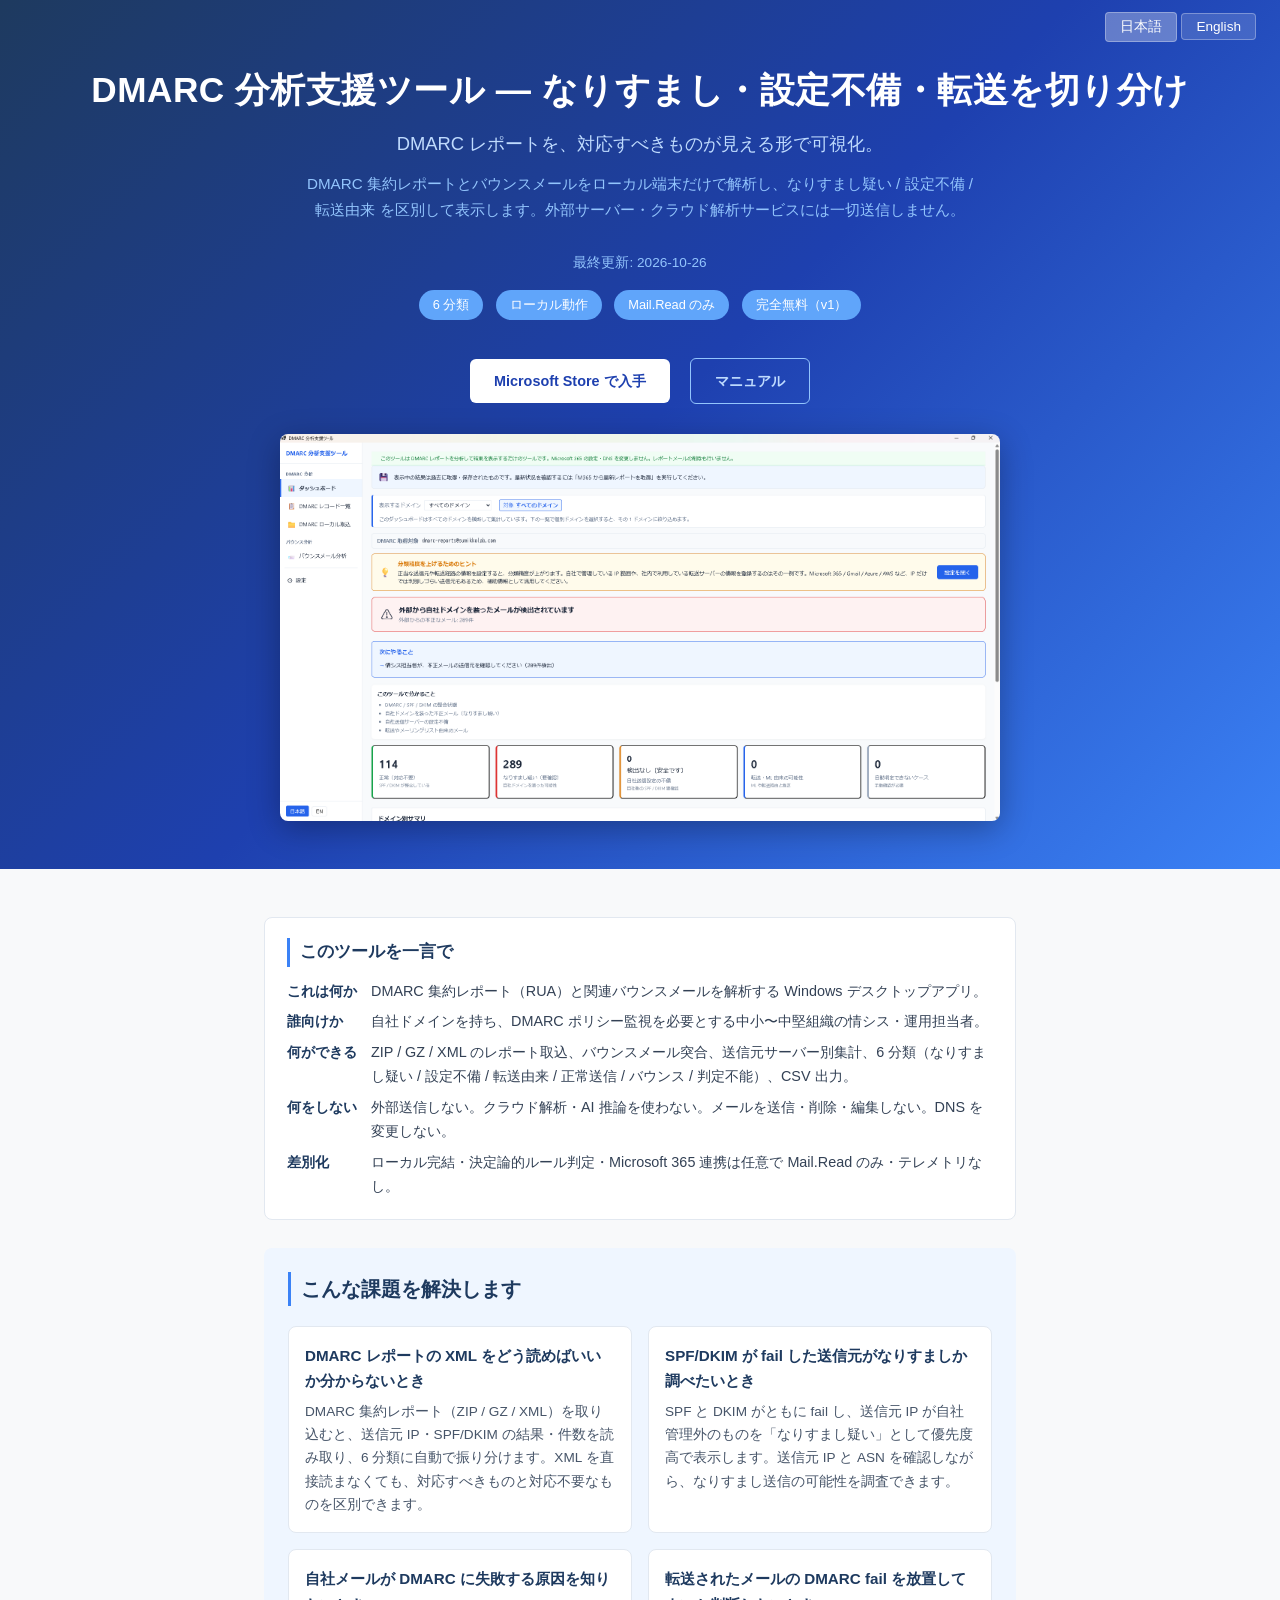
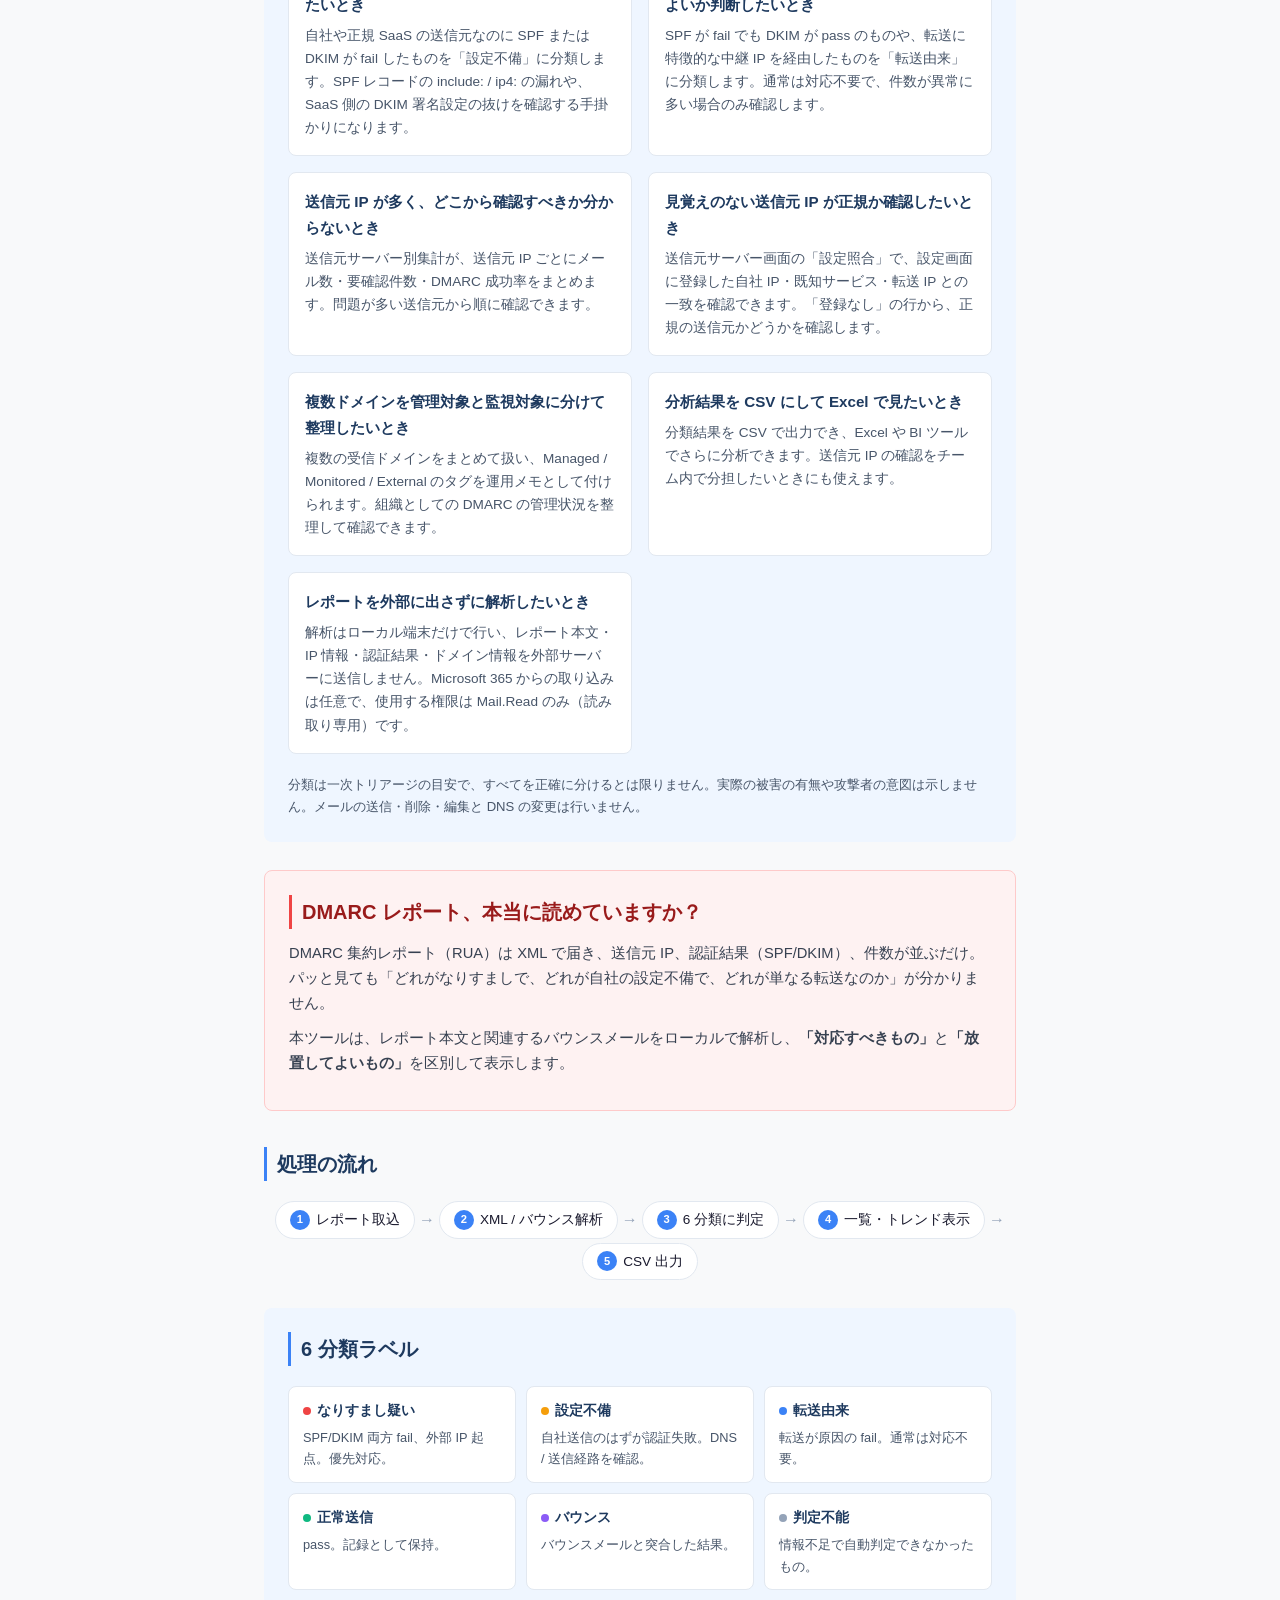
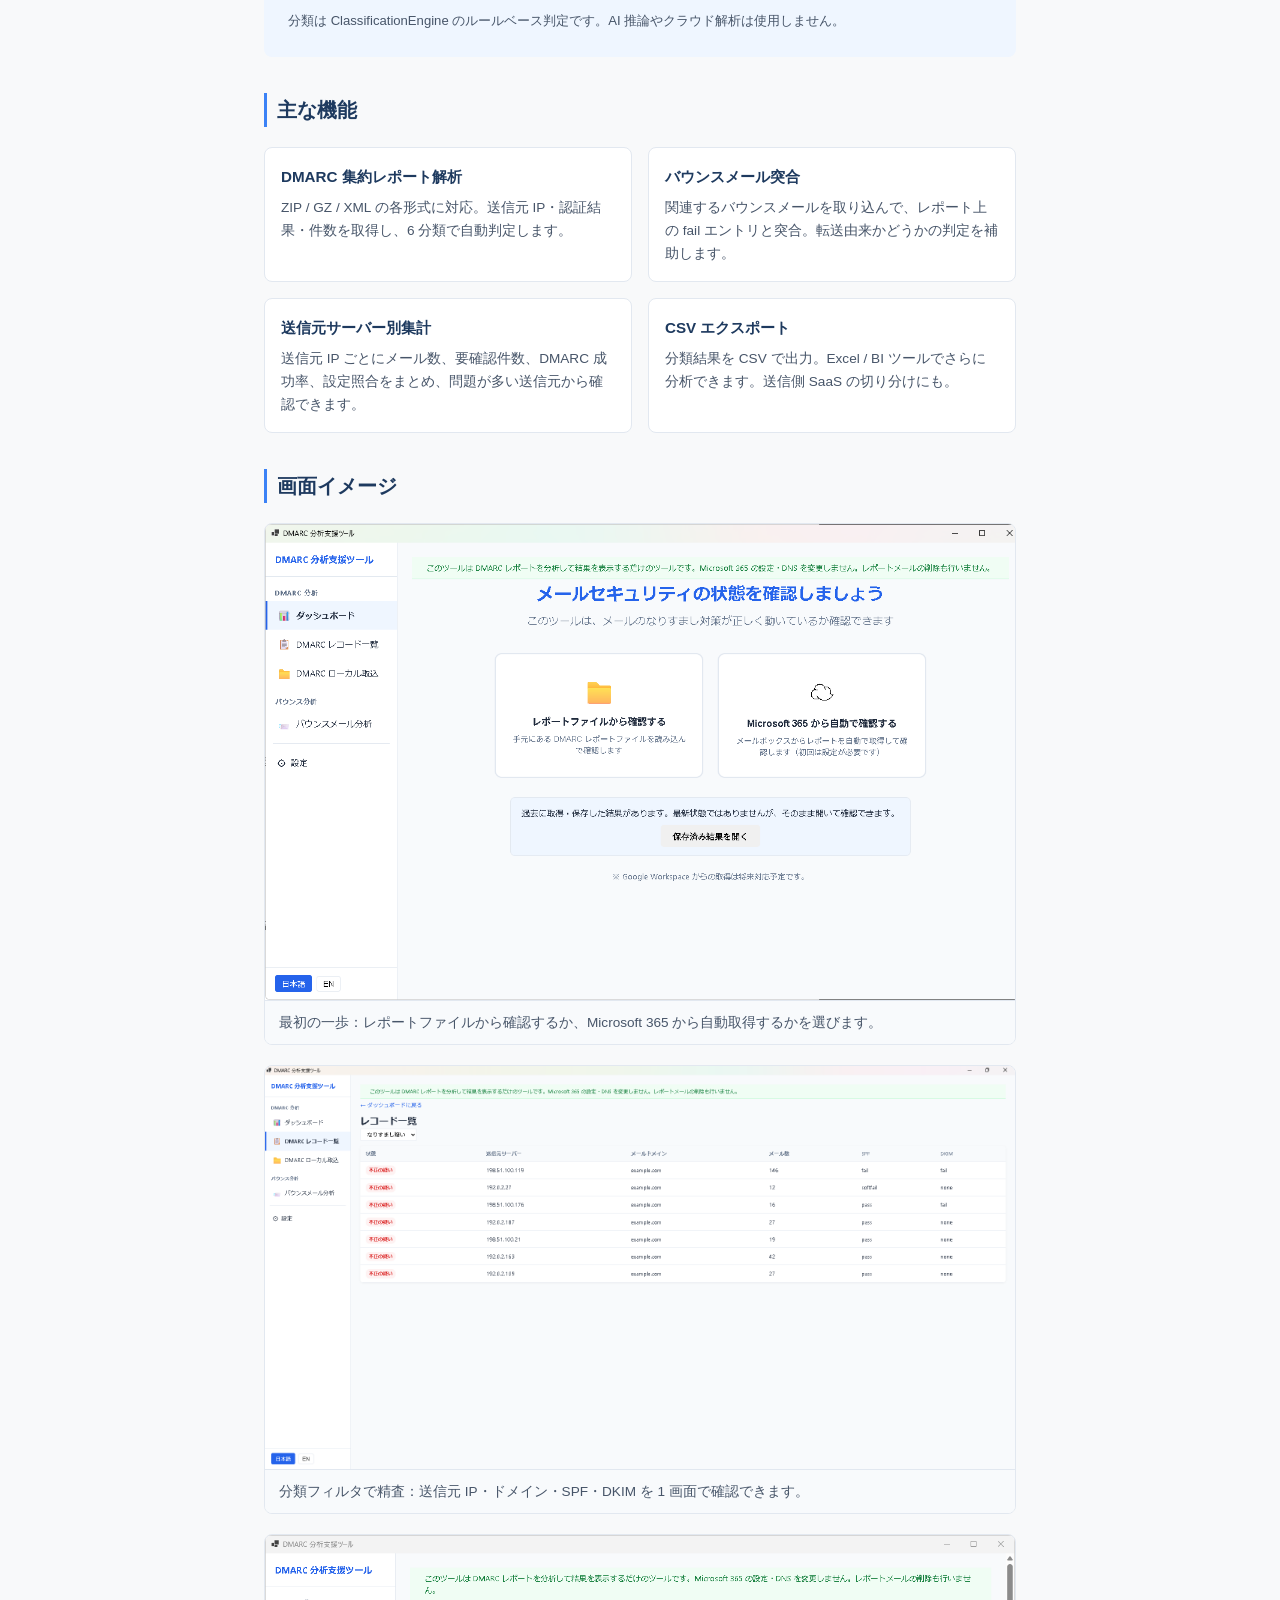
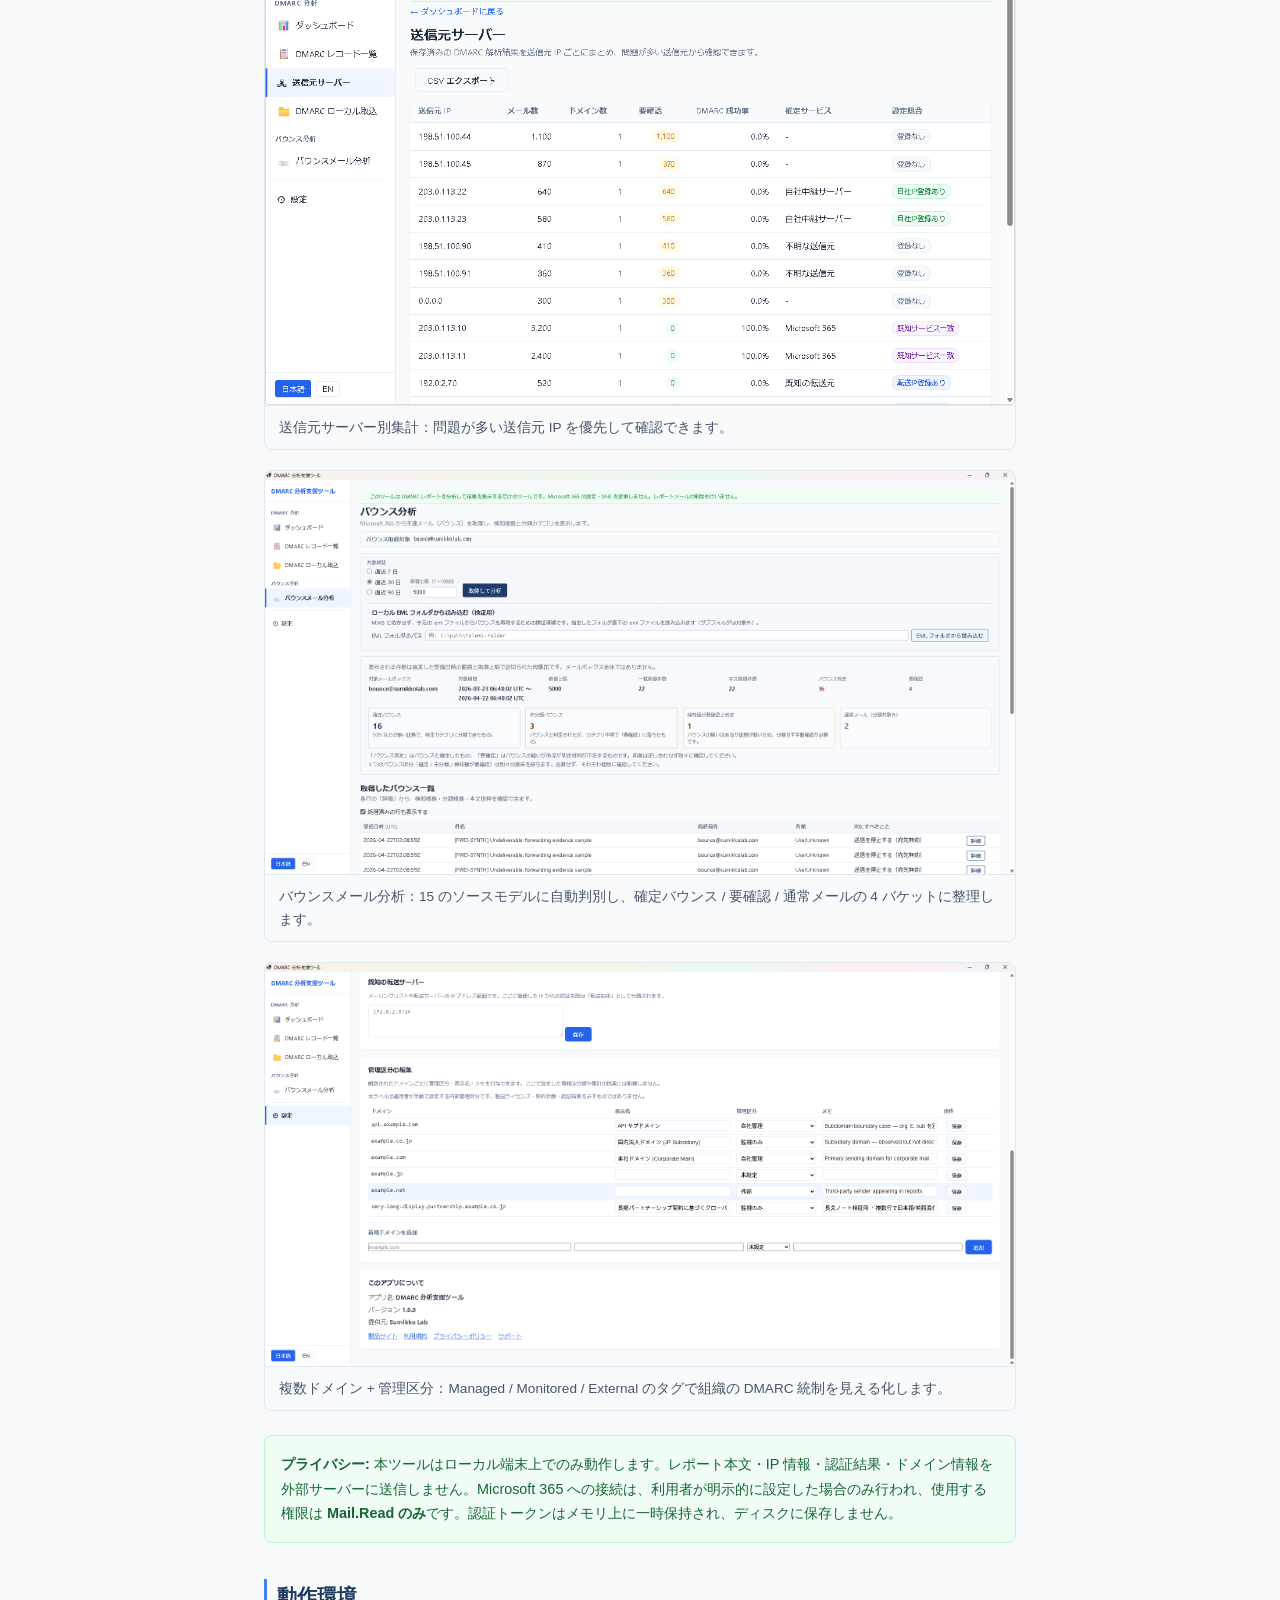
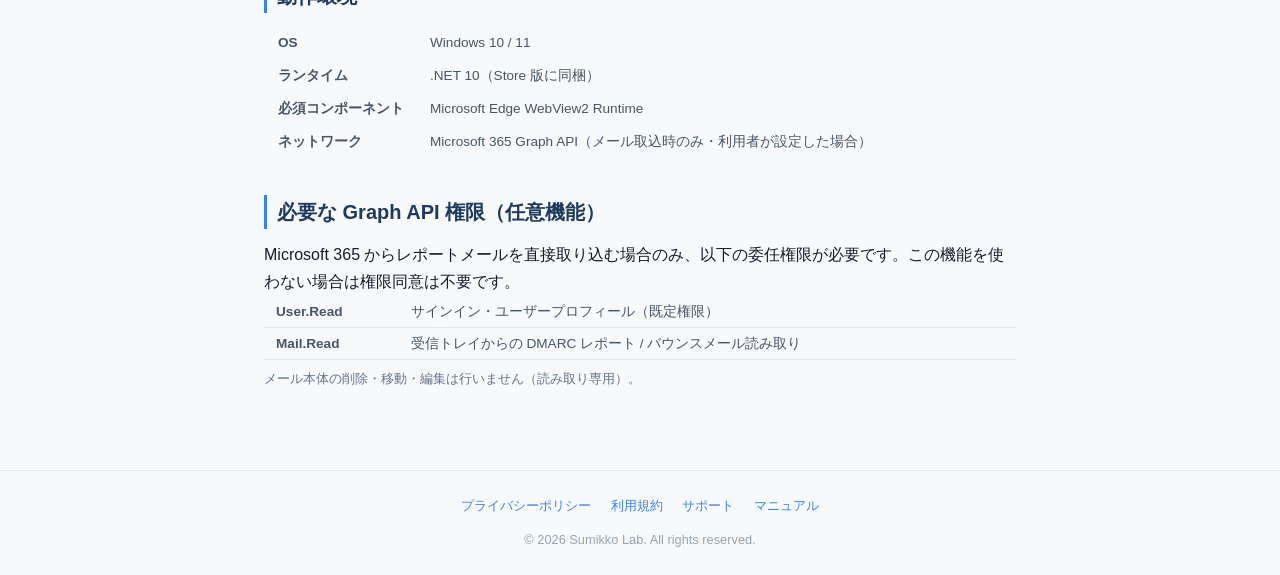
==== index.html @ 9479b7e1 "SITE-MAINT-001 M4 修正: 今回追加したバウンス突合の記述を削除(評価役の必須の指摘)" ====
<!DOCTYPE html>
<html lang="ja">
<head>
<meta charset="UTF-8">
<meta name="viewport" content="width=device-width, initial-scale=1.0">
<title>DMARC レポートでなりすまし・設定不備・転送を切り分ける | DMARC 分析支援ツール</title>
<meta name="description" content="DMARC 集約レポート（XML）で SPF/DKIM が fail した送信元が、なりすましか自社の設定不備か転送かを判別できず困っていませんか。送信元 IP ごとの集計と 6 分類で対応すべきものを絞り込め、解析はローカル端末だけで完結してレポートを外部に送信しません。">
<link rel="canonical" href="https://dmarc-analysis.sumikkolab.com/">
<meta property="og:type" content="website">
<meta property="og:locale" content="ja_JP">
<meta property="og:site_name" content="DMARC 分析支援ツール — Sumikko Lab">
<meta property="og:title" content="DMARC レポートでなりすまし・設定不備・転送を切り分ける | DMARC 分析支援ツール">
<meta property="og:description" content="DMARC 集約レポート（XML）で SPF/DKIM が fail した送信元が、なりすましか自社の設定不備か転送かを判別できず困っていませんか。送信元 IP ごとの集計と 6 分類で対応すべきものを絞り込め、解析はローカル端末だけで完結してレポートを外部に送信しません。">
<meta property="og:url" content="https://dmarc-analysis.sumikkolab.com/">
<meta property="og:image" content="https://dmarc-analysis.sumikkolab.com/images/en/findings.png">
<meta property="og:image:width" content="1920">
<meta property="og:image:height" content="1032">
<meta property="og:image:alt" content="DMARC 分析支援ツールの検出結果の画面">
<meta name="twitter:card" content="summary_large_image">
<meta name="twitter:title" content="DMARC レポートでなりすまし・設定不備・転送を切り分ける | DMARC 分析支援ツール">
<meta name="twitter:description" content="DMARC 集約レポート（XML）で SPF/DKIM が fail した送信元が、なりすましか自社の設定不備か転送かを判別できず困っていませんか。送信元 IP ごとの集計と 6 分類で対応すべきものを絞り込め、解析はローカル端末だけで完結してレポートを外部に送信しません。">
<meta name="twitter:image" content="https://dmarc-analysis.sumikkolab.com/images/en/findings.png">
<script type="application/ld+json">
{
  "@context": "https://schema.org",
  "@graph": [
    {
      "@type": "Organization",
      "@id": "https://dmarc-analysis.sumikkolab.com/#organization",
      "name": "Sumikko Lab",
      "url": "https://sumikkolab.com/",
      "email": "support@sumikkolab.com"
    },
    {
      "@type": "WebSite",
      "@id": "https://dmarc-analysis.sumikkolab.com/#website",
      "url": "https://dmarc-analysis.sumikkolab.com/",
      "name": "DMARC Analysis Assistant",
      "inLanguage": ["ja", "en"],
      "dateModified": "2026-10-26",
      "publisher": { "@id": "https://dmarc-analysis.sumikkolab.com/#organization" }
    },
    {
      "@type": "SoftwareApplication",
      "@id": "https://dmarc-analysis.sumikkolab.com/#software",
      "name": "DMARC Analysis Assistant",
      "alternateName": "DMARC 分析支援ツール",
      "applicationCategory": "SecurityApplication",
      "applicationSubCategory": "Email Security",
      "operatingSystem": "Windows 10, Windows 11",
      "url": "https://dmarc-analysis.sumikkolab.com/",
      "downloadUrl": "https://apps.microsoft.com/detail/9MW671KFZL9B",
      "installUrl": "https://apps.microsoft.com/detail/9MW671KFZL9B",
      "description": "Helps tell spoofing, misconfiguration, and forwarding apart in DMARC aggregate reports (XML), by classifying each entry into six categories (Spoofing suspected / Config issue / Forwarded / Legitimate / Bounce / Unknown) and summarizing results by source IP. Runs entirely on the local device with a deterministic rule-based engine, with no cloud analysis or external AI. Microsoft 365 integration is optional and read-only (Mail.Read).",
      "inLanguage": ["ja", "en"],
      "dateModified": "2026-10-26",
      "featureList": [
        "Read DMARC aggregate reports (XML / ZIP / GZ) without parsing the XML by hand",
        "Tell spoofing suspected (SPF and DKIM both fail, external IP) apart from config issues and forwarded mail",
        "Find why your own mail fails DMARC: SPF include gaps and missing SaaS DKIM signing",
        "Decide whether forwarding-related failures need action",
        "Review the sources with the most items needing attention first, using a summary by source IP",
        "Check whether an unfamiliar source IP matches your registered servers",
        "Tag domains as Managed / Monitored / External for multi-domain operation",
        "Export results to CSV for analysis in Excel or BI tools",
        "Analyze locally with no external transmission; optional Microsoft 365 read-only integration (Mail.Read)"
      ],
      "offers": {
        "@type": "Offer",
        "price": "0",
        "priceCurrency": "JPY",
        "availability": "https://schema.org/InStock",
        "url": "https://apps.microsoft.com/detail/9MW671KFZL9B"
      },
      "publisher": { "@id": "https://dmarc-analysis.sumikkolab.com/#organization" }
    }
  ]
}
</script>
<style>
  * { margin: 0; padding: 0; box-sizing: border-box; }
  body { font-family: 'Segoe UI', 'Yu Gothic UI', sans-serif; line-height: 1.7; color: #1a1a2e; background: #f8f9fa; }

  /* Hero */
  .hero { background: linear-gradient(135deg, #1e3a5f 0%, #1e40af 50%, #3b82f6 100%); color: #fff; padding: 60px 24px 48px; text-align: center; position: relative; }
  .hero h1 { font-size: 2.2rem; margin-bottom: 8px; letter-spacing: 0.5px; }
  .hero .tagline { font-size: 1.15rem; color: #bfdbfe; margin-bottom: 12px; font-weight: 500; }
  .hero .sub-tagline { font-size: 0.95rem; color: #93c5fd; margin-bottom: 28px; max-width: 680px; margin-left: auto; margin-right: auto; }
  .hero .subtitle { font-size: 0.85rem; color: #93c5fd; margin-bottom: 16px; }
  .hero .badge { display: inline-block; background: #60a5fa; color: #fff; padding: 4px 14px; border-radius: 20px; font-size: 0.8rem; margin: 0 4px 8px; }
  .hero-buttons { margin-top: 24px; }
  .hero-buttons a { display: inline-block; margin: 6px 8px; padding: 10px 24px; border-radius: 6px; text-decoration: none; font-size: 0.9rem; font-weight: 600; }
  .hero-buttons .manual-btn { background: transparent; color: #bfdbfe; border: 1px solid #93c5fd; }
  .hero-buttons .store-btn { background: #fff; color: #1e40af; border: none; }

  /* Hero screenshot */
  .hero-screenshot { max-width: 720px; margin: 24px auto 0; border-radius: 8px; overflow: hidden; box-shadow: 0 8px 32px rgba(0,0,0,0.3); }
  .hero-screenshot img { width: 100%; display: block; }
  .screenshot-placeholder { background: #1e3a5f; border: 2px dashed #60a5fa; border-radius: 8px; padding: 48px 20px; text-align: center; color: #93c5fd; font-size: 0.9rem; }

  /* Lang toggle */
  .lang-toggle-hero { position: absolute; top: 12px; right: 24px; }
  .lang-toggle-hero button { background: rgba(255,255,255,0.15); border: 1px solid rgba(255,255,255,0.3); color: #fff; padding: 5px 14px; border-radius: 4px; cursor: pointer; font-size: 0.85rem; }
  .lang-toggle-hero button.active { background: rgba(255,255,255,0.3); }

  /* Container */
  .container { max-width: 800px; margin: 0 auto; padding: 40px 24px; }
  h2 { font-size: 1.25rem; margin: 36px 0 12px; color: #1e3a5f; border-left: 3px solid #3b82f6; padding-left: 10px; }

  /* Sections */
  .section-ja, .section-en { display: none; }
  .section-ja.visible, .section-en.visible { display: block; }

  /* At-a-glance fact block */
  .at-a-glance { background: #fff; border: 1px solid #e2e8f0; border-radius: 8px; padding: 20px 22px; margin: 8px 0 24px; }
  .at-a-glance h2 { margin-top: 0; font-size: 1.05rem; }
  .at-a-glance dl { display: grid; grid-template-columns: auto 1fr; gap: 6px 14px; font-size: 0.9rem; margin-top: 10px; }
  .at-a-glance dt { font-weight: 600; color: #1e3a5f; white-space: nowrap; }
  .at-a-glance dd { color: #334155; margin: 0; }
  @media (max-width: 520px) { .at-a-glance dl { grid-template-columns: 1fr; gap: 2px 0; } .at-a-glance dt { margin-top: 6px; } }

  /* Problem section */
  .problem-section { background: #fef2f2; border-radius: 8px; padding: 24px; margin: 28px 0; border: 1px solid #fecaca; }
  .problem-section h2 { margin-top: 0; color: #991b1b; border-left-color: #ef4444; }
  .problem-section p { font-size: 0.92rem; color: #374151; margin-bottom: 10px; }

  /* Value section */
  .value-section { background: #eff6ff; border-radius: 8px; padding: 24px; margin: 28px 0; }
  .value-section h2 { margin-top: 0; }

  /* Classification flow */
  .flow { display: flex; align-items: center; justify-content: center; gap: 4px; flex-wrap: wrap; margin: 20px 0; }
  .flow-step { display: flex; align-items: center; gap: 6px; padding: 6px 14px; border: 1px solid #e2e8f0; border-radius: 20px; font-size: 0.85rem; background: #fff; }
  .flow-num { display: inline-flex; width: 20px; height: 20px; border-radius: 50%; background: #3b82f6; color: #fff; font-size: 0.7rem; font-weight: 700; align-items: center; justify-content: center; }
  .flow-arrow { color: #94a3b8; font-size: 1rem; }

  /* Classification labels */
  .labels { display: grid; grid-template-columns: 1fr 1fr 1fr; gap: 10px; margin: 20px 0; }
  @media (max-width: 600px) { .labels { grid-template-columns: 1fr 1fr; } }
  .label-card { background: #fff; border: 1px solid #e2e8f0; border-radius: 8px; padding: 12px 14px; }
  .label-card h4 { font-size: 0.88rem; margin-bottom: 4px; color: #1e3a5f; }
  .label-card p { font-size: 0.8rem; color: #475569; }
  .label-dot { display: inline-block; width: 8px; height: 8px; border-radius: 50%; margin-right: 6px; vertical-align: middle; }
  .dot-red { background: #ef4444; }
  .dot-amber { background: #f59e0b; }
  .dot-blue { background: #3b82f6; }
  .dot-gray { background: #94a3b8; }
  .dot-green { background: #10b981; }
  .dot-purple { background: #8b5cf6; }

  /* Feature cards */
  .features { display: grid; grid-template-columns: 1fr 1fr; gap: 16px; margin: 20px 0; }
  @media (max-width: 600px) { .features { grid-template-columns: 1fr; } }
  .feature-card { background: #fff; border: 1px solid #e2e8f0; border-radius: 8px; padding: 16px; }
  .feature-card h3 { font-size: 0.95rem; color: #1e3a5f; margin-bottom: 6px; }
  .feature-card p { font-size: 0.85rem; color: #475569; }

  /* Screenshot in content */
  .content-screenshot { margin: 20px 0; border-radius: 8px; overflow: hidden; border: 1px solid #e2e8f0; background: #fff; }
  .content-screenshot img { width: 100%; display: block; }
  .content-screenshot figcaption { padding: 10px 14px; background: #f8fafc; font-size: 0.85rem; color: #475569; border-top: 1px solid #e2e8f0; }

  ul { padding-left: 20px; margin: 8px 0 16px; }
  li { font-size: 0.9rem; margin-bottom: 4px; }

  /* Privacy note */
  .privacy-note { background: #f0fdf4; border: 1px solid #bbf7d0; border-radius: 8px; padding: 16px; margin: 24px 0; }
  .privacy-note p { font-size: 0.9rem; color: #166534; }

  /* System req */
  .sysreq { font-size: 0.85rem; color: #475569; }
  .sysreq td { padding: 4px 12px; vertical-align: top; }

  /* Footer */
  .footer { text-align: center; padding: 24px; border-top: 1px solid #e2e8f0; font-size: 0.8rem; color: #94a3b8; margin-top: 40px; }
  .footer a { color: #3b82f6; text-decoration: none; margin: 0 8px; }
</style>
</head>
<body>

<div class="hero">
  <div class="lang-toggle-hero">
    <button id="btn-ja" class="active" onclick="switchLang('ja')">日本語</button>
    <button id="btn-en" onclick="switchLang('en')">English</button>
  </div>
  <h1 id="page-h1">DMARC 分析支援ツール — なりすまし・設定不備・転送を切り分け</h1>

  <div class="section-ja visible">
    <p class="tagline">DMARC レポートを、対応すべきものが見える形で可視化。</p>
    <p class="sub-tagline">DMARC 集約レポートとバウンスメールをローカル端末だけで解析し、なりすまし疑い / 設定不備 / 転送由来 を区別して表示します。外部サーバー・クラウド解析サービスには一切送信しません。</p>
    <p class="subtitle">最終更新: 2026-10-26</p>
    <span class="badge">6 分類</span>
    <span class="badge">ローカル動作</span>
    <span class="badge">Mail.Read のみ</span>
    <span class="badge">完全無料（v1）</span>
    <div class="hero-buttons">
      <a href="https://apps.microsoft.com/detail/9MW671KFZL9B" class="store-btn">Microsoft Store で入手</a>
      <a href="manual/" class="manual-btn">マニュアル</a>
    </div>
  </div>
  <div class="section-en">
    <p class="tagline">DMARC reports, reclassified so you see what to fix.</p>
    <p class="sub-tagline">Analyze DMARC aggregate reports and bounce messages on your local device. Separate spoofing suspicions, configuration issues, and forwarded traffic. Nothing is sent to external servers or cloud analysis services.</p>
    <p class="subtitle">Last updated: 2026-10-26</p>
    <span class="badge">6 categories</span>
    <span class="badge">Local-only</span>
    <span class="badge">Mail.Read scope</span>
    <span class="badge">Free (v1)</span>
    <div class="hero-buttons">
      <a href="https://apps.microsoft.com/detail/9MW671KFZL9B" class="store-btn">Get it on Microsoft Store</a>
      <a href="manual/" class="manual-btn">Manual</a>
    </div>
  </div>

  <!-- Hero screenshot (language-aware) -->
  <div class="section-ja visible">
    <div class="hero-screenshot">
      <img src="images/ja/dashboard.png" alt="メールセキュリティの状態がひと目でわかるダッシュボード。DMARC の結果を 6 分類で自動整理し、問題の種類と件数をすぐ把握できます。">
    </div>
  </div>
  <div class="section-en">
    <div class="hero-screenshot">
      <img src="images/en/dashboard.png" alt="See your email security status at a glance. The dashboard auto-sorts DMARC results into six plain-language classes, so you know exactly what needs attention.">
    </div>
  </div>
</div>

<div class="container">

  <!-- ===== Japanese Content ===== -->
  <div class="section-ja visible">

    <div class="at-a-glance">
      <h2>このツールを一言で</h2>
      <dl>
        <dt>これは何か</dt><dd>DMARC 集約レポート（RUA）と関連バウンスメールを解析する Windows デスクトップアプリ。</dd>
        <dt>誰向けか</dt><dd>自社ドメインを持ち、DMARC ポリシー監視を必要とする中小〜中堅組織の情シス・運用担当者。</dd>
        <dt>何ができる</dt><dd>ZIP / GZ / XML のレポート取込、バウンスメール突合、送信元サーバー別集計、6 分類（なりすまし疑い / 設定不備 / 転送由来 / 正常送信 / バウンス / 判定不能）、CSV 出力。</dd>
        <dt>何をしない</dt><dd>外部送信しない。クラウド解析・AI 推論を使わない。メールを送信・削除・編集しない。DNS を変更しない。</dd>
        <dt>差別化</dt><dd>ローカル完結・決定論的ルール判定・Microsoft 365 連携は任意で Mail.Read のみ・テレメトリなし。</dd>
      </dl>
    </div>

    <div class="value-section">
      <h2>こんな課題を解決します</h2>
      <div class="features">
        <div class="feature-card">
          <h3>DMARC レポートの XML をどう読めばいいか分からないとき</h3>
          <p>DMARC 集約レポート（ZIP / GZ / XML）を取り込むと、送信元 IP・SPF/DKIM の結果・件数を読み取り、6 分類に自動で振り分けます。XML を直接読まなくても、対応すべきものと対応不要なものを区別できます。</p>
        </div>
        <div class="feature-card">
          <h3>SPF/DKIM が fail した送信元がなりすましか調べたいとき</h3>
          <p>SPF と DKIM がともに fail し、送信元 IP が自社管理外のものを「なりすまし疑い」として優先度高で表示します。送信元 IP と ASN を確認しながら、なりすまし送信の可能性を調査できます。</p>
        </div>
        <div class="feature-card">
          <h3>自社メールが DMARC に失敗する原因を知りたいとき</h3>
          <p>自社や正規 SaaS の送信元なのに SPF または DKIM が fail したものを「設定不備」に分類します。SPF レコードの include: / ip4: の漏れや、SaaS 側の DKIM 署名設定の抜けを確認する手掛かりになります。</p>
        </div>
        <div class="feature-card">
          <h3>転送されたメールの DMARC fail を放置してよいか判断したいとき</h3>
          <p>SPF が fail でも DKIM が pass のものや、転送に特徴的な中継 IP を経由したものを「転送由来」に分類します。通常は対応不要で、件数が異常に多い場合のみ確認します。</p>
        </div>
        <div class="feature-card">
          <h3>送信元 IP が多く、どこから確認すべきか分からないとき</h3>
          <p>送信元サーバー別集計が、送信元 IP ごとにメール数・要確認件数・DMARC 成功率をまとめます。問題が多い送信元から順に確認できます。</p>
        </div>
        <div class="feature-card">
          <h3>見覚えのない送信元 IP が正規か確認したいとき</h3>
          <p>送信元サーバー画面の「設定照合」で、設定画面に登録した自社 IP・既知サービス・転送 IP との一致を確認できます。「登録なし」の行から、正規の送信元かどうかを確認します。</p>
        </div>
        <div class="feature-card">
          <h3>複数ドメインを管理対象と監視対象に分けて整理したいとき</h3>
          <p>複数の受信ドメインをまとめて扱い、Managed / Monitored / External のタグを運用メモとして付けられます。組織としての DMARC の管理状況を整理して確認できます。</p>
        </div>
        <div class="feature-card">
          <h3>分析結果を CSV にして Excel で見たいとき</h3>
          <p>分類結果を CSV で出力でき、Excel や BI ツールでさらに分析できます。送信元 IP の確認をチーム内で分担したいときにも使えます。</p>
        </div>
        <div class="feature-card">
          <h3>レポートを外部に出さずに解析したいとき</h3>
          <p>解析はローカル端末だけで行い、レポート本文・IP 情報・認証結果・ドメイン情報を外部サーバーに送信しません。Microsoft 365 からの取り込みは任意で、使用する権限は Mail.Read のみ（読み取り専用）です。</p>
        </div>
      </div>
      <p style="font-size:0.82rem;color:#475569;margin-top:8px">分類は一次トリアージの目安で、すべてを正確に分けるとは限りません。実際の被害の有無や攻撃者の意図は示しません。メールの送信・削除・編集と DNS の変更は行いません。</p>
    </div>

    <div class="problem-section">
      <h2>DMARC レポート、本当に読めていますか？</h2>
      <p>DMARC 集約レポート（RUA）は XML で届き、送信元 IP、認証結果（SPF/DKIM）、件数が並ぶだけ。パッと見ても「どれがなりすましで、どれが自社の設定不備で、どれが単なる転送なのか」が分かりません。</p>
      <p>本ツールは、レポート本文と関連するバウンスメールをローカルで解析し、<strong>「対応すべきもの」</strong>と<strong>「放置してよいもの」</strong>を区別して表示します。</p>
    </div>

    <h2>処理の流れ</h2>
    <div class="flow">
      <div class="flow-step"><span class="flow-num">1</span> レポート取込</div>
      <span class="flow-arrow">→</span>
      <div class="flow-step"><span class="flow-num">2</span> XML / バウンス解析</div>
      <span class="flow-arrow">→</span>
      <div class="flow-step"><span class="flow-num">3</span> 6 分類に判定</div>
      <span class="flow-arrow">→</span>
      <div class="flow-step"><span class="flow-num">4</span> 一覧・トレンド表示</div>
      <span class="flow-arrow">→</span>
      <div class="flow-step"><span class="flow-num">5</span> CSV 出力</div>
    </div>

    <div class="value-section">
      <h2>6 分類ラベル</h2>
      <div class="labels">
        <div class="label-card"><h4><span class="label-dot dot-red"></span>なりすまし疑い</h4><p>SPF/DKIM 両方 fail、外部 IP 起点。優先対応。</p></div>
        <div class="label-card"><h4><span class="label-dot dot-amber"></span>設定不備</h4><p>自社送信のはずが認証失敗。DNS / 送信経路を確認。</p></div>
        <div class="label-card"><h4><span class="label-dot dot-blue"></span>転送由来</h4><p>転送が原因の fail。通常は対応不要。</p></div>
        <div class="label-card"><h4><span class="label-dot dot-green"></span>正常送信</h4><p>pass。記録として保持。</p></div>
        <div class="label-card"><h4><span class="label-dot dot-purple"></span>バウンス</h4><p>バウンスメールと突合した結果。</p></div>
        <div class="label-card"><h4><span class="label-dot dot-gray"></span>判定不能</h4><p>情報不足で自動判定できなかったもの。</p></div>
      </div>
      <p style="font-size:0.82rem;color:#475569;margin-top:8px">分類は ClassificationEngine のルールベース判定です。AI 推論やクラウド解析は使用しません。</p>
    </div>

    <h2>主な機能</h2>
    <div class="features">
      <div class="feature-card">
        <h3>DMARC 集約レポート解析</h3>
        <p>ZIP / GZ / XML の各形式に対応。送信元 IP・認証結果・件数を取得し、6 分類で自動判定します。</p>
      </div>
      <div class="feature-card">
        <h3>バウンスメール突合</h3>
        <p>関連するバウンスメールを取り込んで、レポート上の fail エントリと突合。転送由来かどうかの判定を補助します。</p>
      </div>
      <div class="feature-card">
        <h3>送信元サーバー別集計</h3>
        <p>送信元 IP ごとにメール数、要確認件数、DMARC 成功率、設定照合をまとめ、問題が多い送信元から確認できます。</p>
      </div>
      <div class="feature-card">
        <h3>CSV エクスポート</h3>
        <p>分類結果を CSV で出力。Excel / BI ツールでさらに分析できます。送信側 SaaS の切り分けにも。</p>
      </div>
    </div>

    <h2>画面イメージ</h2>
    <figure class="content-screenshot">
      <img src="images/ja/welcome.png" alt="起動してすぐ、2 つの選択肢から始められます。手元の DMARC レポートをフォルダから読み込むか、Microsoft 365 メールボックスから自動取得するか。">
      <figcaption>最初の一歩：レポートファイルから確認するか、Microsoft 365 から自動取得するかを選びます。</figcaption>
    </figure>
    <figure class="content-screenshot">
      <img src="images/ja/findings.png" alt="気になる分類だけにフィルタしてレコードを精査。送信元 IP・ドメイン・SPF・DKIM の結果を 1 画面で確認できます。">
      <figcaption>分類フィルタで精査：送信元 IP・ドメイン・SPF・DKIM を 1 画面で確認できます。</figcaption>
    </figure>
    <figure class="content-screenshot">
      <img src="images/ja/sending-servers.png" alt="送信元サーバー一覧。送信元 IP ごとにメール数、要確認件数、DMARC 成功率、推定サービス、設定照合を確認できます。">
      <figcaption>送信元サーバー別集計：問題が多い送信元 IP を優先して確認できます。</figcaption>
    </figure>
    <figure class="content-screenshot">
      <img src="images/ja/bounce.png" alt="M365 または EML フォルダからバウンスメールを取り込み、15 のソースモデルに自動判別。確定バウンス・要確認・通常メールの 4 バケットで整理します。">
      <figcaption>バウンスメール分析：15 のソースモデルに自動判別し、確定バウンス / 要確認 / 通常メールの 4 バケットに整理します。</figcaption>
    </figure>
    <figure class="content-screenshot">
      <img src="images/ja/settings.png" alt="複数の受信ドメインをまとめて扱い、Managed / Monitored / External の管理区分を運用メモとして付与。組織の DMARC 統制を見える化します。">
      <figcaption>複数ドメイン + 管理区分：Managed / Monitored / External のタグで組織の DMARC 統制を見える化します。</figcaption>
    </figure>

    <div class="privacy-note">
      <p><strong>プライバシー:</strong> 本ツールはローカル端末上でのみ動作します。レポート本文・IP 情報・認証結果・ドメイン情報を外部サーバーに送信しません。Microsoft 365 への接続は、利用者が明示的に設定した場合のみ行われ、使用する権限は <strong>Mail.Read のみ</strong>です。認証トークンはメモリ上に一時保持され、ディスクに保存しません。</p>
    </div>

    <h2>動作環境</h2>
    <table class="sysreq">
      <tr><td><strong>OS</strong></td><td>Windows 10 / 11</td></tr>
      <tr><td><strong>ランタイム</strong></td><td>.NET 10（Store 版に同梱）</td></tr>
      <tr><td><strong>必須コンポーネント</strong></td><td>Microsoft Edge WebView2 Runtime</td></tr>
      <tr><td><strong>ネットワーク</strong></td><td>Microsoft 365 Graph API（メール取込時のみ・利用者が設定した場合）</td></tr>
    </table>

    <h2>必要な Graph API 権限（任意機能）</h2>
    <p>Microsoft 365 からレポートメールを直接取り込む場合のみ、以下の委任権限が必要です。この機能を使わない場合は権限同意は不要です。</p>
    <table class="sysreq" style="width:100%;border-collapse:collapse">
      <tr style="border-bottom:1px solid #e2e8f0"><td><strong>User.Read</strong></td><td>サインイン・ユーザープロフィール（既定権限）</td></tr>
      <tr style="border-bottom:1px solid #e2e8f0"><td><strong>Mail.Read</strong></td><td>受信トレイからの DMARC レポート / バウンスメール読み取り</td></tr>
    </table>
    <p style="font-size:0.82rem;color:#64748b;margin-top:8px">メール本体の削除・移動・編集は行いません（読み取り専用）。</p>

  </div>

  <!-- ===== English Content ===== -->
  <div class="section-en">

    <div class="at-a-glance">
      <h2>At a glance</h2>
      <dl>
        <dt>What it is</dt><dd>A Windows desktop app that analyzes DMARC aggregate reports (RUA) and related bounce messages.</dd>
        <dt>Who it is for</dt><dd>IT / operations staff at small to mid-sized organizations that own mail domains and need DMARC policy monitoring.</dd>
        <dt>What it does</dt><dd>Imports ZIP / GZ / XML reports, correlates bounce messages, summarizes sending servers by source IP, classifies into six categories (Spoofing suspected / Config issue / Forwarded / Legitimate / Bounce / Unknown), and exports CSV.</dd>
        <dt>What it doesn't do</dt><dd>No external transmission. No cloud analysis or AI inference. Never sends, deletes, or edits mail. Never changes DNS.</dd>
        <dt>Differentiators</dt><dd>Local-only, deterministic rule-based classification, optional Microsoft 365 integration with Mail.Read only, zero telemetry.</dd>
      </dl>
    </div>

    <div class="value-section">
      <h2>Problems this solves</h2>
      <div class="features">
        <div class="feature-card">
          <h3>How do I read a DMARC aggregate report in XML?</h3>
          <p>Import DMARC aggregate reports (ZIP / GZ / XML) and the tool reads the source IPs, SPF/DKIM results, and counts, then sorts each entry into one of six categories. You can tell what needs action from what doesn't without reading the XML yourself.</p>
        </div>
        <div class="feature-card">
          <h3>How can I tell whether a sender failing SPF and DKIM is spoofing?</h3>
          <p>Entries where both SPF and DKIM fail and the source IP is outside your own infrastructure appear as "Spoofing suspected" with high priority. You can then check the source IP and ASN to investigate possible spoofed sending.</p>
        </div>
        <div class="feature-card">
          <h3>Why does my own mail fail DMARC?</h3>
          <p>Mail from your own or a legitimate SaaS source that fails SPF or DKIM is classed as "Config issue". It points you to gaps in the SPF record (include: / ip4:) and missing DKIM signing on the SaaS side.</p>
        </div>
        <div class="feature-card">
          <h3>Does email forwarding cause DMARC to fail, and can I ignore it?</h3>
          <p>Entries with SPF fail but DKIM pass, or routed through relay IPs typical of forwarding, are classed as "Forwarded". They usually need no action; check them only when the count is unusually high.</p>
        </div>
        <div class="feature-card">
          <h3>Which source IPs should I check first?</h3>
          <p>The sending server summary groups results by source IP, with mail volume, items needing attention, and DMARC pass rate. You can start with the sources that have the most problems.</p>
        </div>
        <div class="feature-card">
          <h3>Is an unfamiliar source IP legitimate?</h3>
          <p>The "server matching" column on the Sending Servers screen shows whether an IP matches the own IPs, known services, or forwarding IPs you registered in settings. Start with rows marked as not registered and confirm whether the sender is legitimate.</p>
        </div>
        <div class="feature-card">
          <h3>How do I organize DMARC across multiple domains?</h3>
          <p>Handle several receiving domains together and tag each one as Managed, Monitored, or External as an operational note. This keeps your organization's DMARC posture organized in one place.</p>
        </div>
        <div class="feature-card">
          <h3>Can I analyze DMARC results in Excel?</h3>
          <p>Export classification results to CSV and analyze them further in Excel or BI tools. It also helps when your team splits up the review of source IPs.</p>
        </div>
        <div class="feature-card">
          <h3>Can I analyze DMARC reports without uploading them anywhere?</h3>
          <p>Analysis runs only on your local device. Report contents, IP information, authentication results, and domain information are never sent to an external server. Microsoft 365 import is optional and uses the Mail.Read permission only (read-only).</p>
        </div>
      </div>
      <p style="font-size:0.82rem;color:#475569;margin-top:8px">Classification is a guide for first-pass triage and may not sort every entry correctly. It does not show whether harm occurred or what an attacker intended. The tool never sends, deletes, or edits mail, and never changes DNS.</p>
    </div>

    <div class="problem-section">
      <h2>Can you actually read your DMARC reports?</h2>
      <p>DMARC aggregate reports (RUA) arrive as XML — just source IPs, SPF/DKIM results, and counts. At a glance it's impossible to tell which rows are spoofing, which are your own misconfigurations, and which are harmless forwarded traffic.</p>
      <p>This tool analyzes report contents and related bounce messages locally and separates <strong>what needs action</strong> from <strong>what can be ignored</strong>.</p>
    </div>

    <h2>How it works</h2>
    <div class="flow">
      <div class="flow-step"><span class="flow-num">1</span> Import reports</div>
      <span class="flow-arrow">→</span>
      <div class="flow-step"><span class="flow-num">2</span> Parse XML / bounces</div>
      <span class="flow-arrow">→</span>
      <div class="flow-step"><span class="flow-num">3</span> Classify (6 labels)</div>
      <span class="flow-arrow">→</span>
      <div class="flow-step"><span class="flow-num">4</span> List & trend view</div>
      <span class="flow-arrow">→</span>
      <div class="flow-step"><span class="flow-num">5</span> Export CSV</div>
    </div>

    <div class="value-section">
      <h2>Six classification labels</h2>
      <div class="labels">
        <div class="label-card"><h4><span class="label-dot dot-red"></span>Spoofing suspected</h4><p>Both SPF and DKIM fail, originating from external IP. Highest priority.</p></div>
        <div class="label-card"><h4><span class="label-dot dot-amber"></span>Config issue</h4><p>Legitimate sender failing auth. Check DNS or sending path.</p></div>
        <div class="label-card"><h4><span class="label-dot dot-blue"></span>Forwarded</h4><p>Failure caused by forwarding. Usually no action needed.</p></div>
        <div class="label-card"><h4><span class="label-dot dot-green"></span>Legitimate</h4><p>Pass. Kept for record.</p></div>
        <div class="label-card"><h4><span class="label-dot dot-purple"></span>Bounce</h4><p>Correlated with matched bounce messages.</p></div>
        <div class="label-card"><h4><span class="label-dot dot-gray"></span>Unknown</h4><p>Insufficient information for automatic classification.</p></div>
      </div>
      <p style="font-size:0.82rem;color:#475569;margin-top:8px">Classification is done by a rule-based engine. No AI inference or cloud analysis is used.</p>
    </div>

    <h2>Key features</h2>
    <div class="features">
      <div class="feature-card">
        <h3>DMARC aggregate report analysis</h3>
        <p>Supports ZIP / GZ / XML formats. Extracts source IP, authentication results, and counts, then classifies into six categories.</p>
      </div>
      <div class="feature-card">
        <h3>Bounce message correlation</h3>
        <p>Import related bounce messages and correlate them with failing report entries. Helps distinguish forwarded traffic from real issues.</p>
      </div>
      <div class="feature-card">
        <h3>Sending server summary</h3>
        <p>Group results by source IP and review mail volume, items needing attention, DMARC pass rate, provider hints, and configured server matching.</p>
      </div>
      <div class="feature-card">
        <h3>CSV export</h3>
        <p>Export classification results to CSV for further analysis in Excel or BI tools, including SaaS sender attribution.</p>
      </div>
    </div>

    <h2>Screens</h2>
    <figure class="content-screenshot">
      <img src="images/en/welcome.png" alt="Two paths from the start: load DMARC reports from a local folder, or pull them automatically from your Microsoft 365 mailbox.">
      <figcaption>First step: choose to load report files, or pull them directly from Microsoft 365.</figcaption>
    </figure>
    <figure class="content-screenshot">
      <img src="images/en/findings.png" alt="Filter by the class you care about and inspect each record — source IP, domain, SPF, and DKIM results on a single screen.">
      <figcaption>Filter by class and inspect records — source IP, domain, SPF, and DKIM in one view.</figcaption>
    </figure>
    <figure class="content-screenshot">
      <img src="images/en/bounce.png" alt="Import bounce mail from Microsoft 365 or a local EML folder. Fifteen source models auto-sort messages into four buckets: confirmed bounce, needs review, regular mail, and more.">
      <figcaption>Bounce analysis: fifteen source models auto-sort messages into four buckets — confirmed bounce, needs review, and regular mail.</figcaption>
    </figure>
    <figure class="content-screenshot">
      <img src="images/en/settings.png" alt="Track multiple receiving domains and tag each as Managed, Monitored, or External to make your organization's DMARC posture visible.">
      <figcaption>Multi-domain with management tags: Managed / Monitored / External keeps your DMARC posture organized.</figcaption>
    </figure>

    <div class="privacy-note">
      <p><strong>Privacy:</strong> This tool runs locally on your device. Report contents, IP information, authentication results, and domain information are never sent to any external server. Microsoft 365 connections are made only when explicitly configured, and the permission scope is limited to <strong>Mail.Read</strong>. Authentication tokens are held in memory only and are never persisted to disk.</p>
    </div>

    <h2>System requirements</h2>
    <table class="sysreq">
      <tr><td><strong>OS</strong></td><td>Windows 10 / 11</td></tr>
      <tr><td><strong>Runtime</strong></td><td>.NET 10 (included with the Store package)</td></tr>
      <tr><td><strong>Required</strong></td><td>Microsoft Edge WebView2 Runtime</td></tr>
      <tr><td><strong>Network</strong></td><td>Microsoft 365 Graph API (mail import only, if configured)</td></tr>
    </table>

    <h2>Graph API permissions (optional feature)</h2>
    <p>The following delegated permissions are required only when importing reports directly from Microsoft 365. They are not needed if you don't use that feature.</p>
    <table class="sysreq" style="width:100%;border-collapse:collapse">
      <tr style="border-bottom:1px solid #e2e8f0"><td><strong>User.Read</strong></td><td>Sign-in and user profile (default permission)</td></tr>
      <tr style="border-bottom:1px solid #e2e8f0"><td><strong>Mail.Read</strong></td><td>Read DMARC reports and bounce messages from the inbox</td></tr>
    </table>
    <p style="font-size:0.82rem;color:#64748b;margin-top:8px">The tool does not delete, move, or edit mail (read-only).</p>

  </div>

</div>

<div class="footer">
  <div class="section-ja visible">
    <a href="privacy-policy.html">プライバシーポリシー</a>
    <a href="terms-of-use.html">利用規約</a>
    <a href="support.html">サポート</a>
    <a href="manual/">マニュアル</a>
    <p style="margin-top:12px">&copy; 2026 Sumikko Lab. All rights reserved.</p>
  </div>
  <div class="section-en">
    <a href="privacy-policy.html">Privacy Policy</a>
    <a href="terms-of-use.html">Terms of Use</a>
    <a href="support.html">Support</a>
    <a href="manual/">Manual</a>
    <p style="margin-top:12px">&copy; 2026 Sumikko Lab. All rights reserved.</p>
  </div>
</div>

<script>
function switchLang(lang) {
  document.querySelectorAll('.section-ja, .section-en').forEach(function(el) { el.classList.remove('visible'); });
  document.querySelectorAll('.section-' + lang).forEach(function(el) { el.classList.add('visible'); });
  document.getElementById('btn-ja').classList.toggle('active', lang === 'ja');
  document.getElementById('btn-en').classList.toggle('active', lang === 'en');
  document.documentElement.lang = lang;
  var text = {
    ja: {
      h1: 'DMARC 分析支援ツール — なりすまし・設定不備・転送を切り分け',
      title: 'DMARC レポートでなりすまし・設定不備・転送を切り分ける | DMARC 分析支援ツール',
      description: 'DMARC 集約レポート（XML）で SPF/DKIM が fail した送信元が、なりすましか自社の設定不備か転送かを判別できず困っていませんか。送信元 IP ごとの集計と 6 分類で対応すべきものを絞り込め、解析はローカル端末だけで完結してレポートを外部に送信しません。'
    },
    en: {
      h1: 'DMARC Analysis Assistant — Tell spoofing, misconfiguration, and forwarding apart',
      title: 'Tell Spoofing from Misconfiguration and Forwarding in DMARC Reports | DMARC Analysis Assistant',
      description: 'Got DMARC aggregate reports in XML but can\'t tell whether SPF/DKIM failures come from spoofing, your own misconfiguration, or forwarding? This tool groups results by source IP and sorts them into six categories, entirely on your local device with no report data sent externally.'
    }
  }[lang];
  document.getElementById('page-h1').textContent = text.h1;
  document.title = text.title;
  document.querySelector('meta[name="description"]').content = text.description;
  document.querySelector('meta[property="og:title"]').content = text.title;
  document.querySelector('meta[property="og:description"]').content = text.description;
  document.querySelector('meta[name="twitter:title"]').content = text.title;
  document.querySelector('meta[name="twitter:description"]').content = text.description;
}
(function() { if (location.search.indexOf('lang=en') >= 0) switchLang('en'); })();
</script>
</body>
</html>
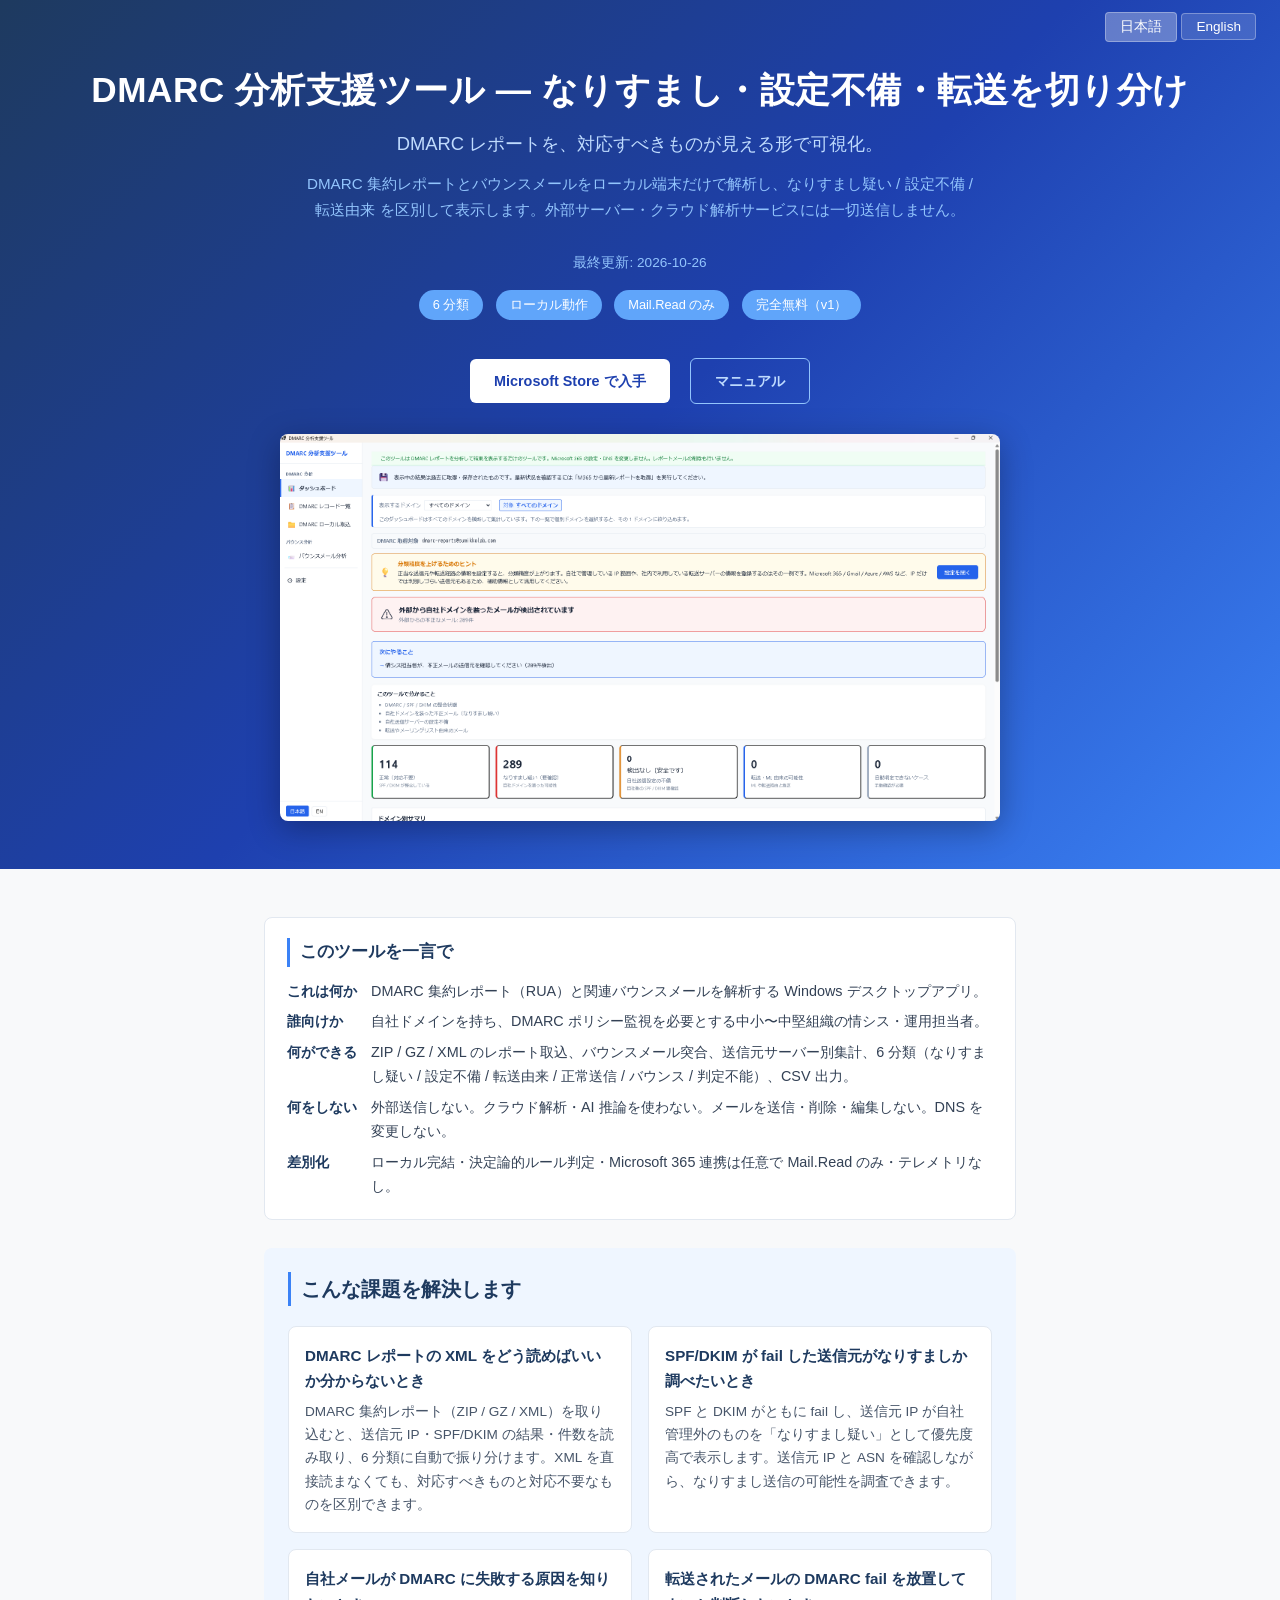
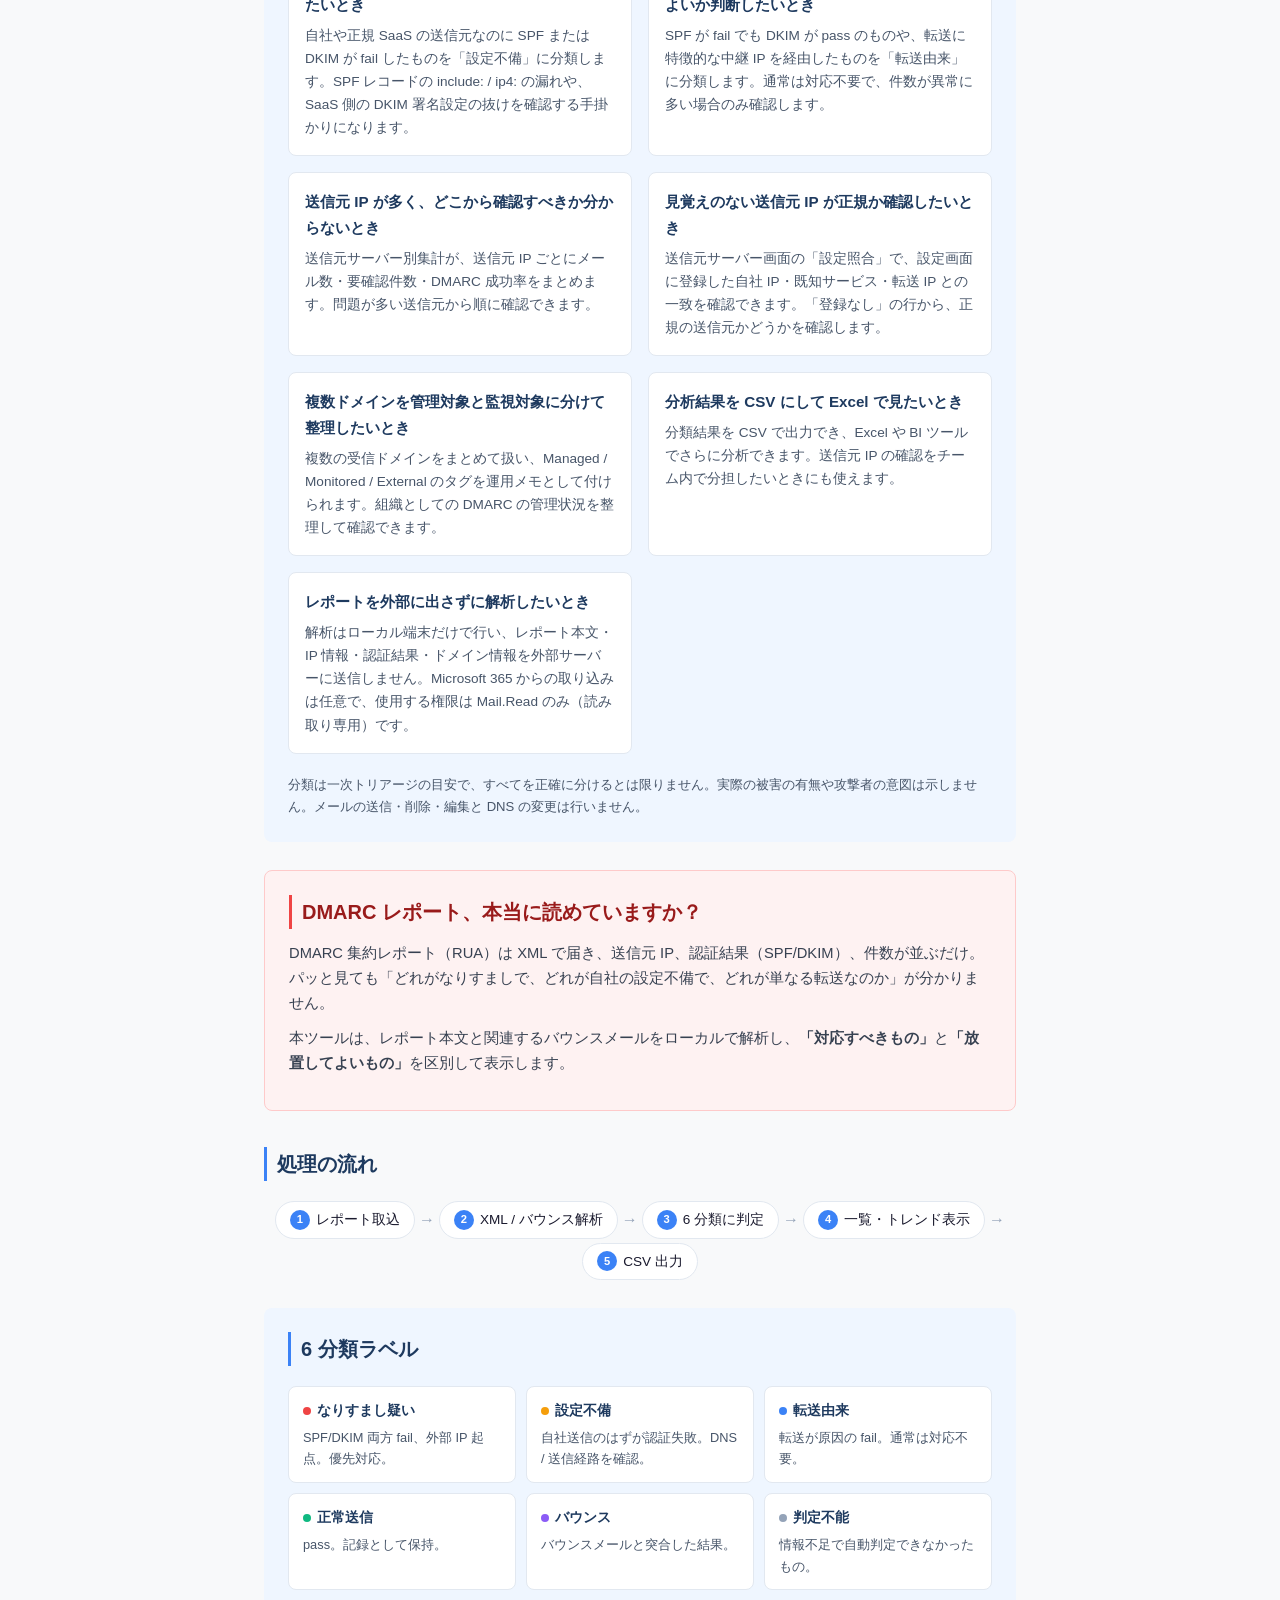
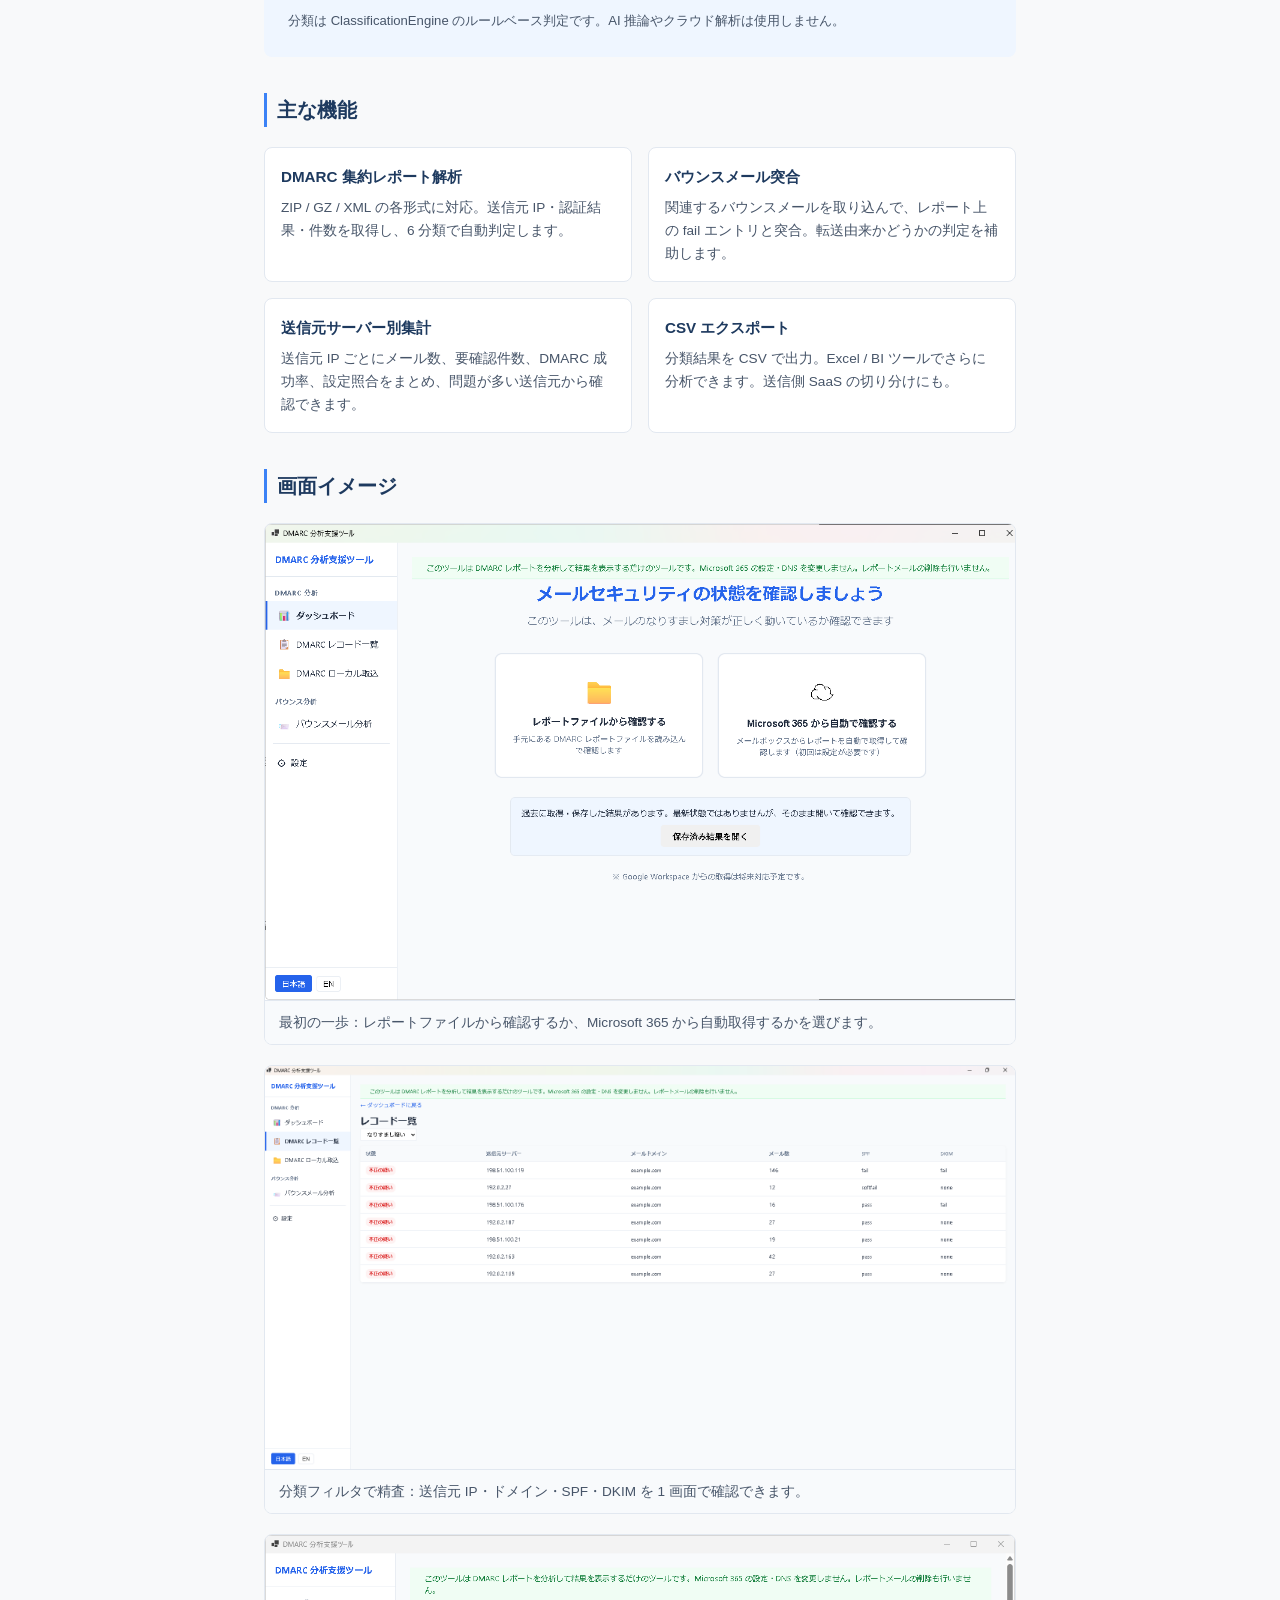
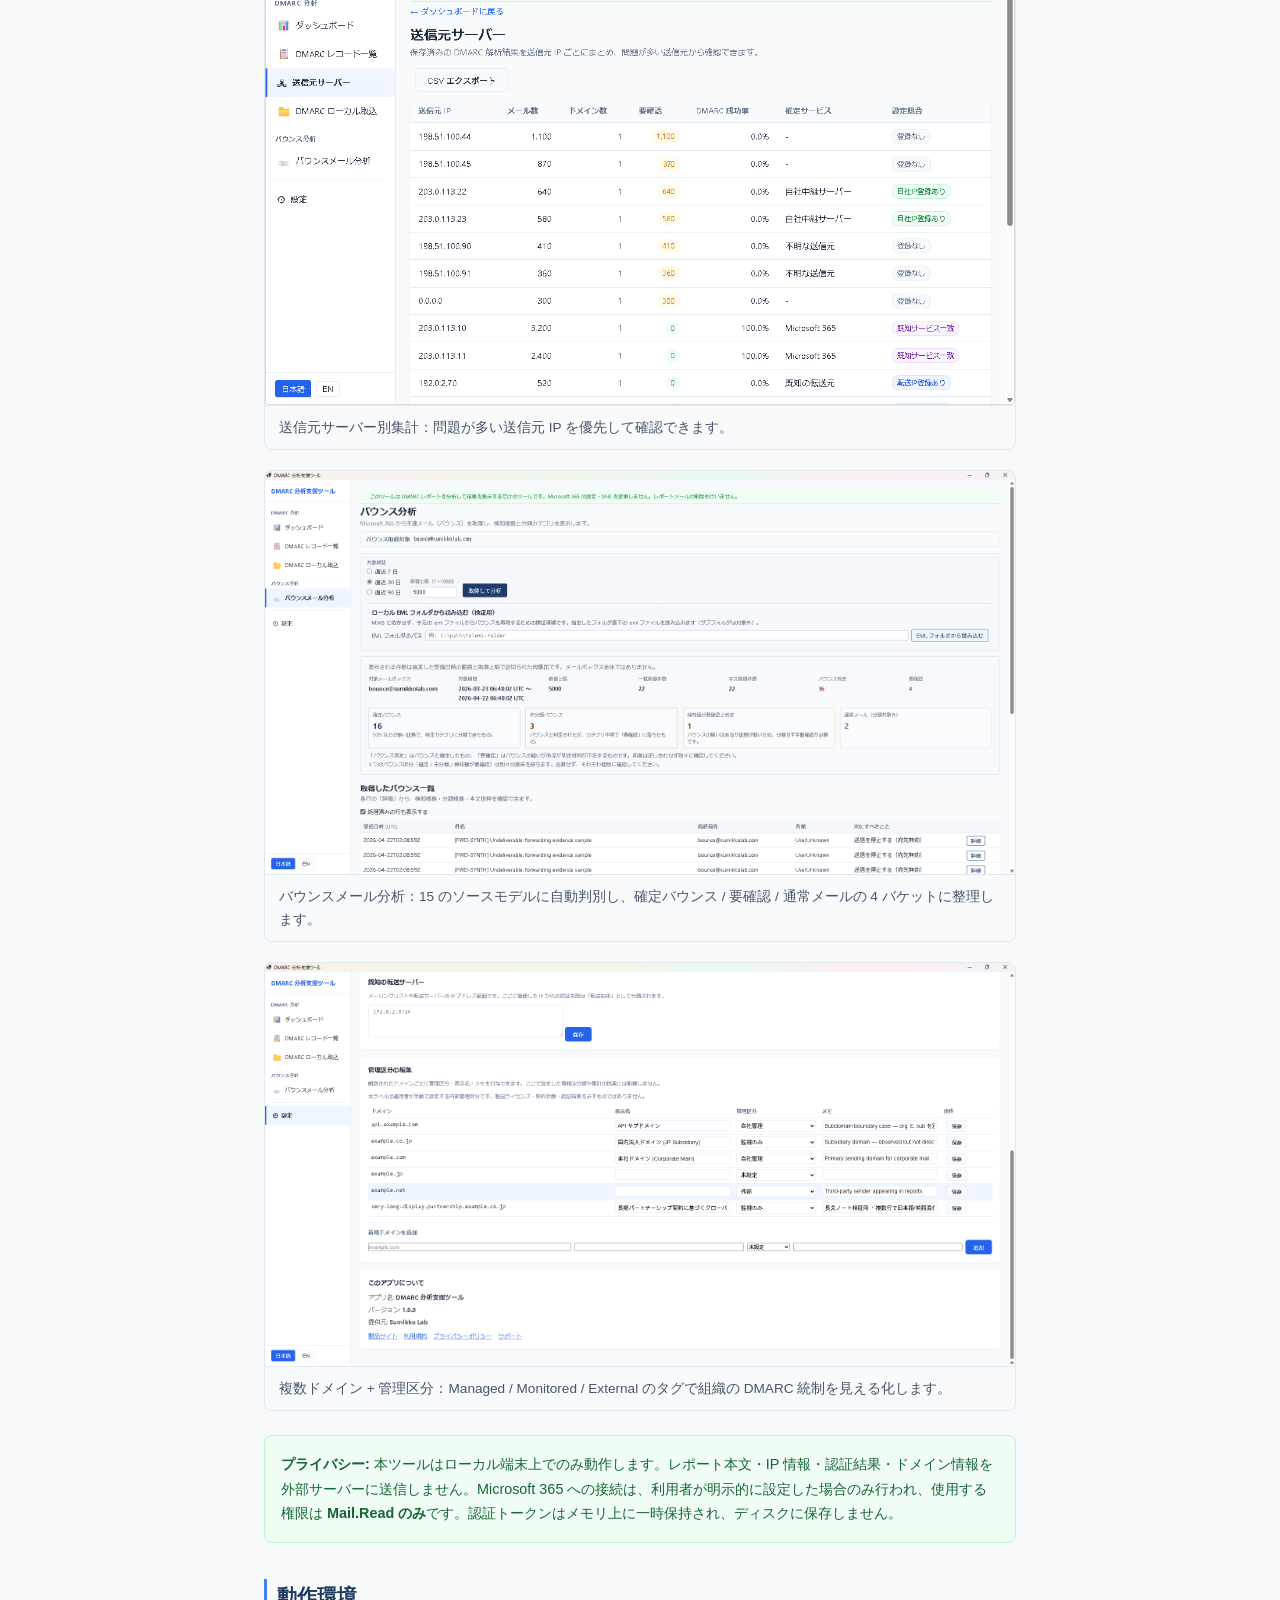
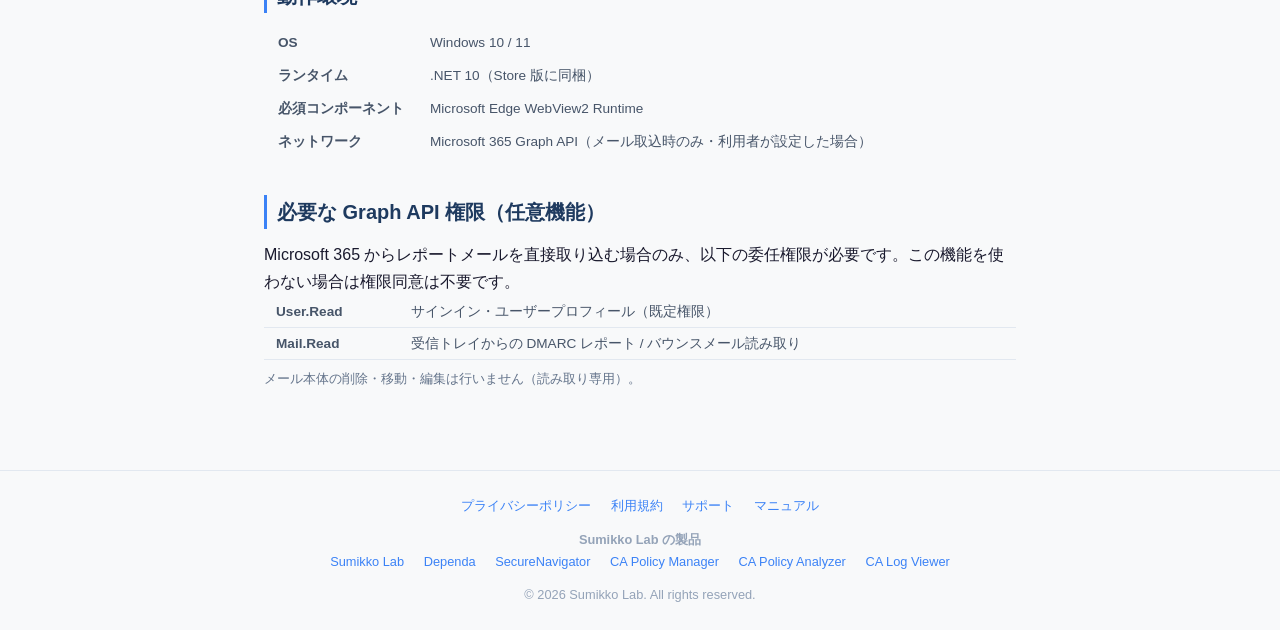
==== commit 993fdc0f: "SITE-MAINT-001 M5 未評価: 内部リンクを正規 URL に統一・トップに製品サイトの相互リンク" ====
--- a/index.html
+++ b/index.html
@@ -537,6 +537,13 @@
     <a href="terms-of-use.html">利用規約</a>
     <a href="support.html">サポート</a>
     <a href="manual/">マニュアル</a>
+    <p style="margin-top:12px"><strong>Sumikko Lab の製品</strong></p>
+    <a href="https://sumikkolab.com/">Sumikko Lab</a>
+    <a href="https://dependa.sumikkolab.com/">Dependa</a>
+    <a href="https://secure-navigator.sumikkolab.com/">SecureNavigator</a>
+    <a href="https://capolicymanager.sumikkolab.com/">CA Policy Manager</a>
+    <a href="https://capolanalyzer.sumikkolab.com/">CA Policy Analyzer</a>
+    <a href="https://ca-log-viewer.sumikkolab.com/">CA Log Viewer</a>
     <p style="margin-top:12px">&copy; 2026 Sumikko Lab. All rights reserved.</p>
   </div>
   <div class="section-en">
@@ -544,6 +551,13 @@
     <a href="terms-of-use.html">Terms of Use</a>
     <a href="support.html">Support</a>
     <a href="manual/">Manual</a>
+    <p style="margin-top:12px"><strong>Sumikko Lab products</strong></p>
+    <a href="https://sumikkolab.com/">Sumikko Lab</a>
+    <a href="https://dependa.sumikkolab.com/">Dependa</a>
+    <a href="https://secure-navigator.sumikkolab.com/">SecureNavigator</a>
+    <a href="https://capolicymanager.sumikkolab.com/">CA Policy Manager</a>
+    <a href="https://capolanalyzer.sumikkolab.com/">CA Policy Analyzer</a>
+    <a href="https://ca-log-viewer.sumikkolab.com/">CA Log Viewer</a>
     <p style="margin-top:12px">&copy; 2026 Sumikko Lab. All rights reserved.</p>
   </div>
 </div>
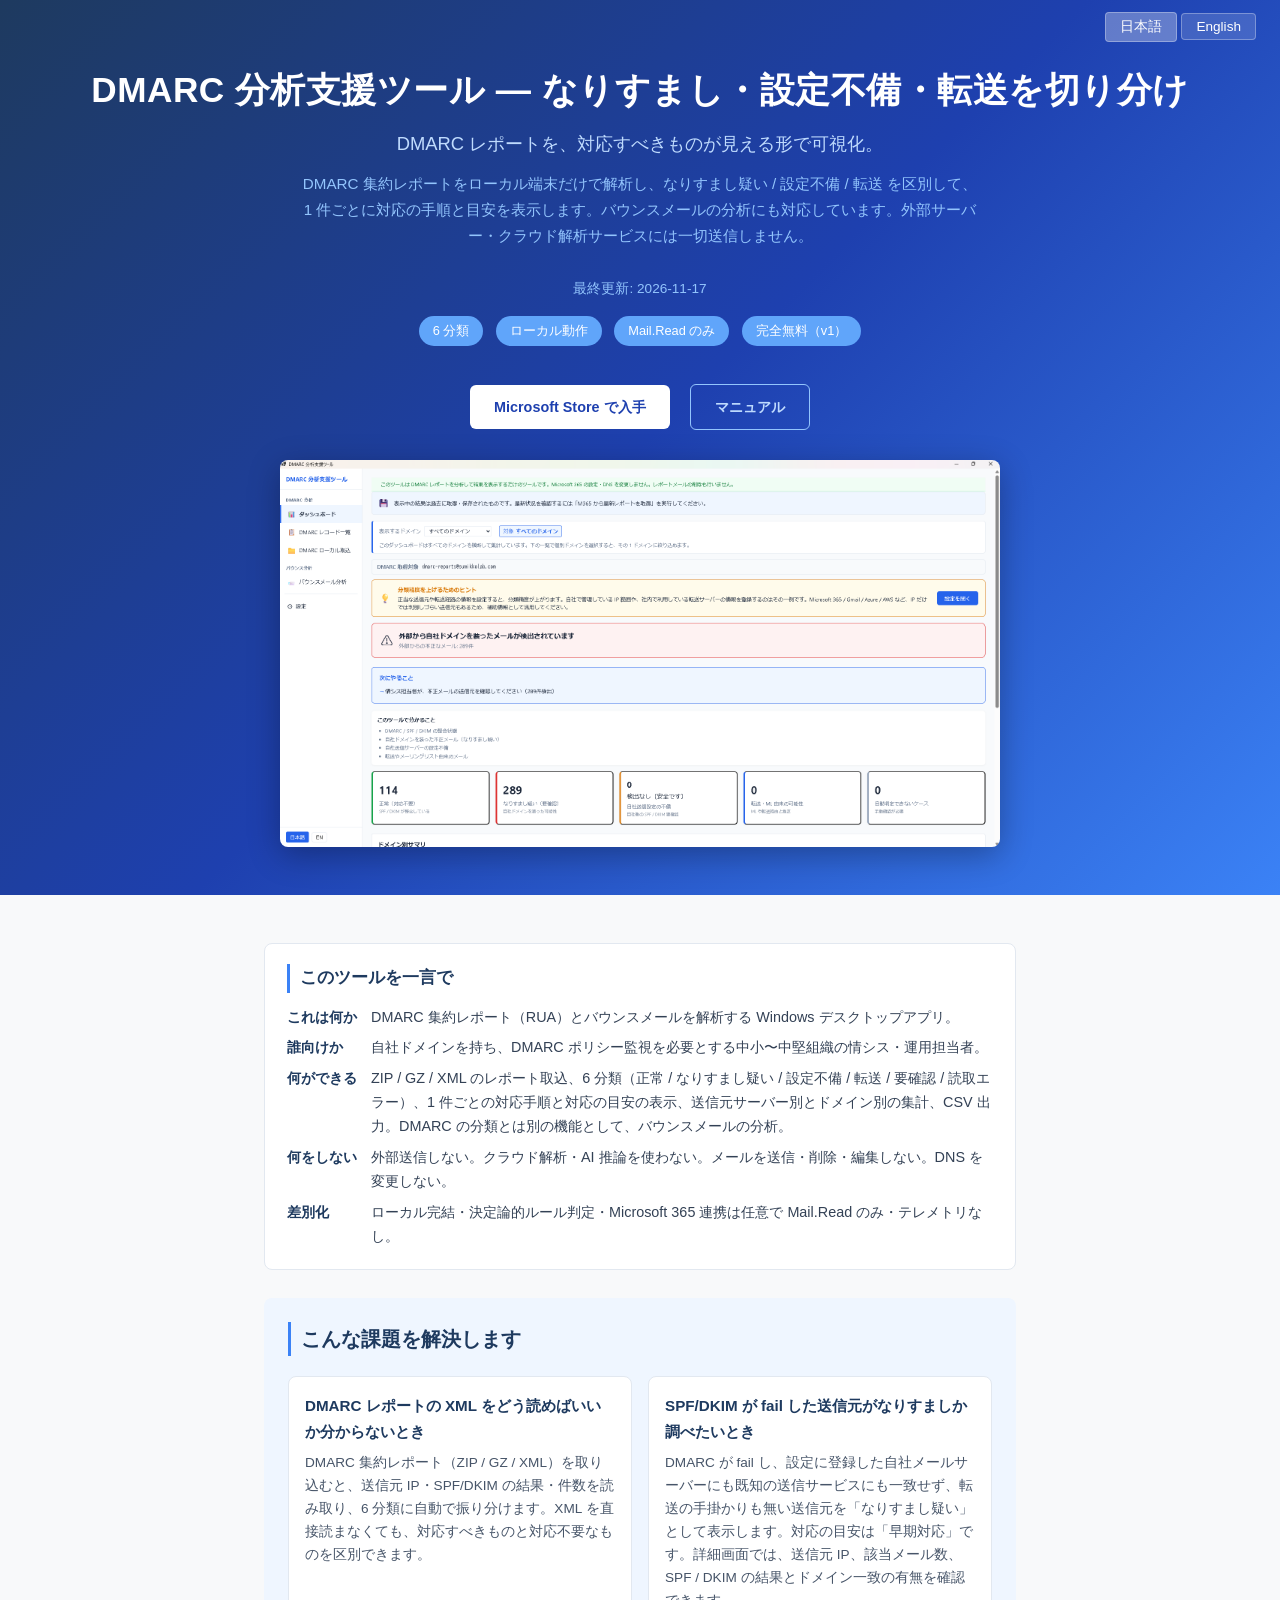
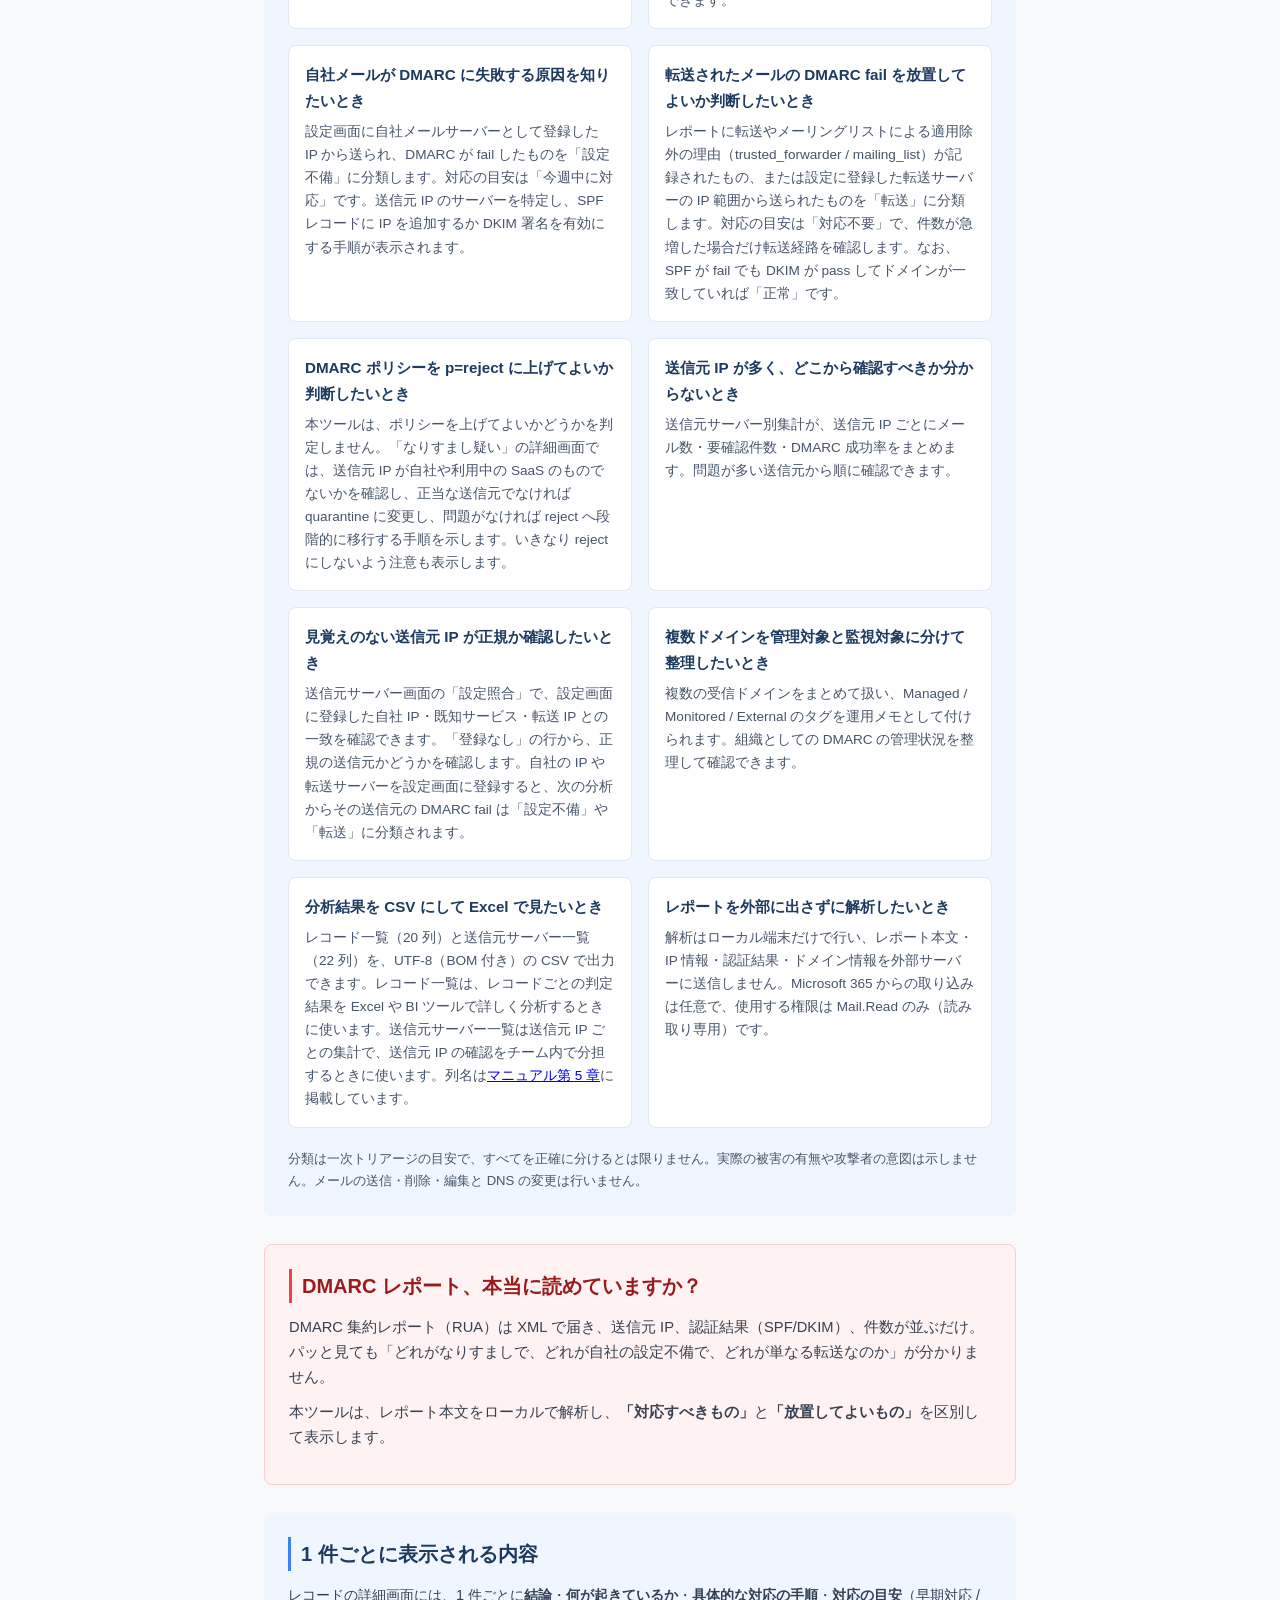
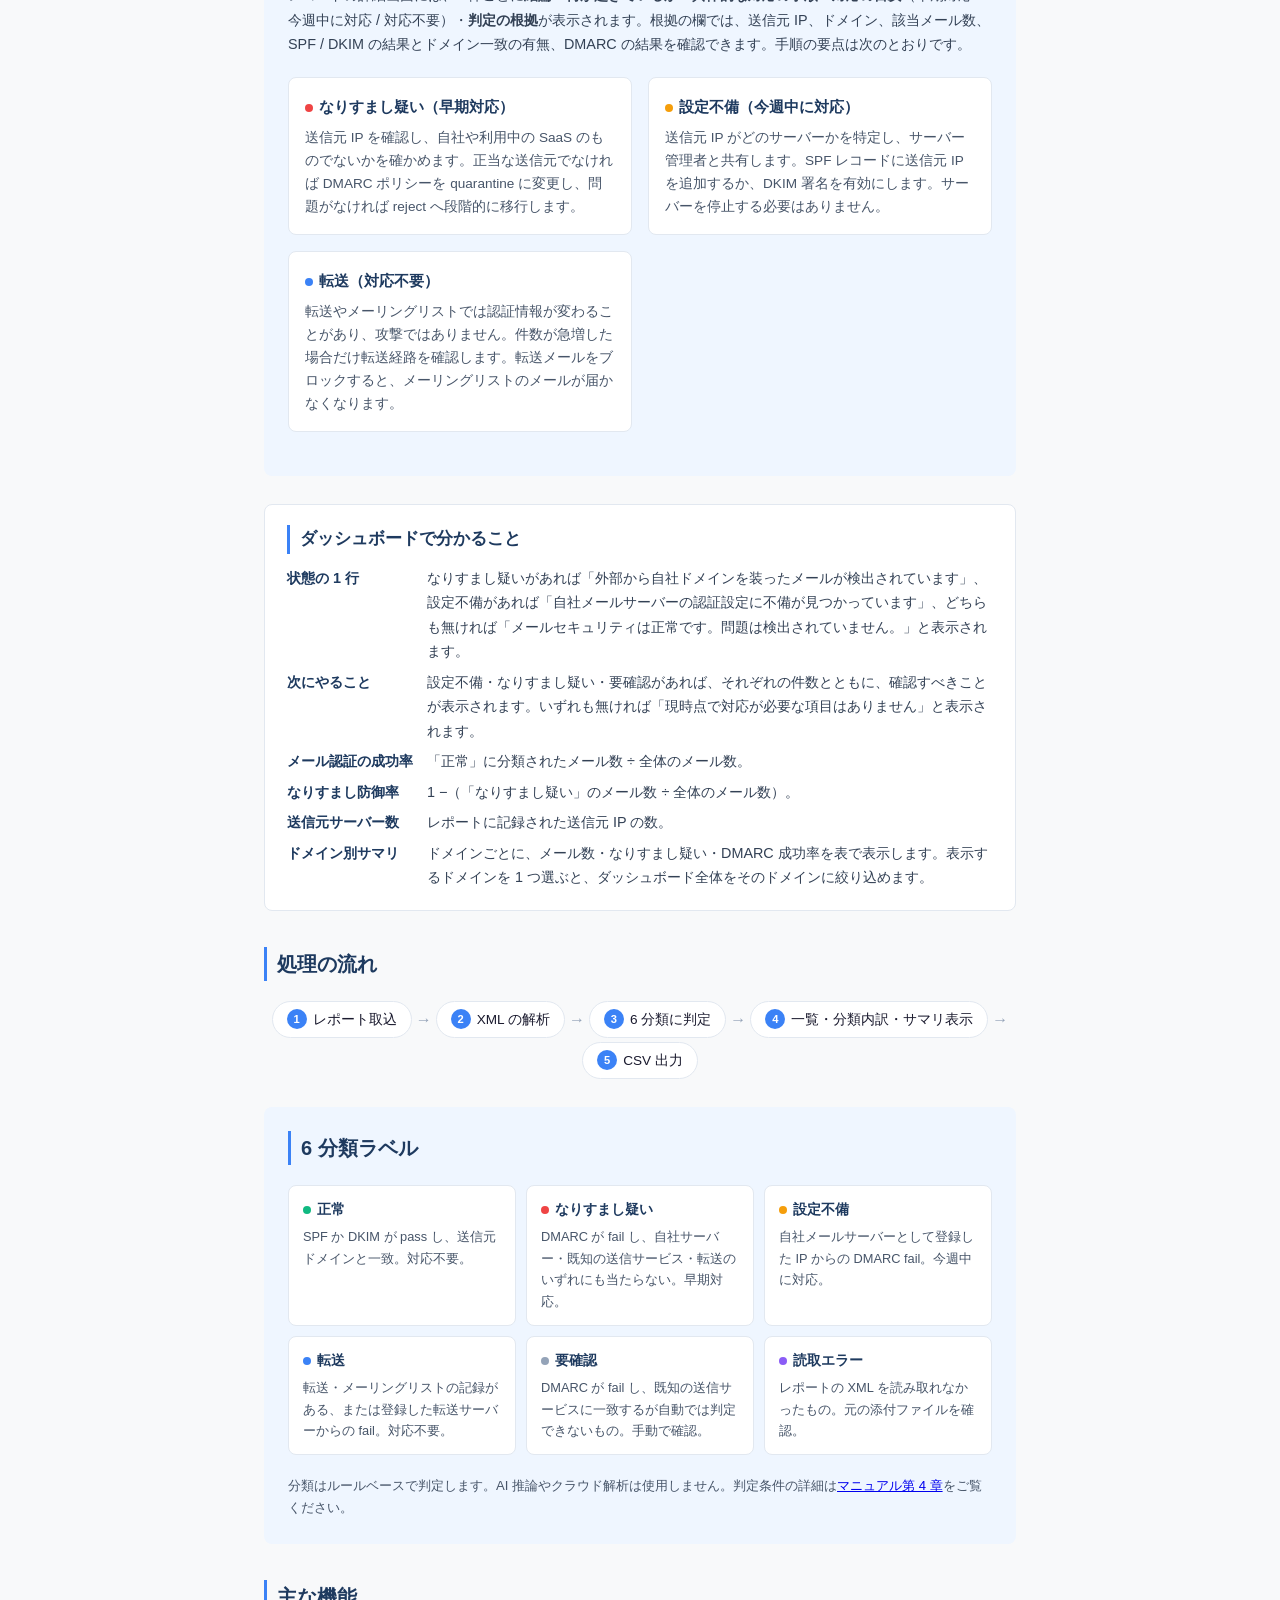
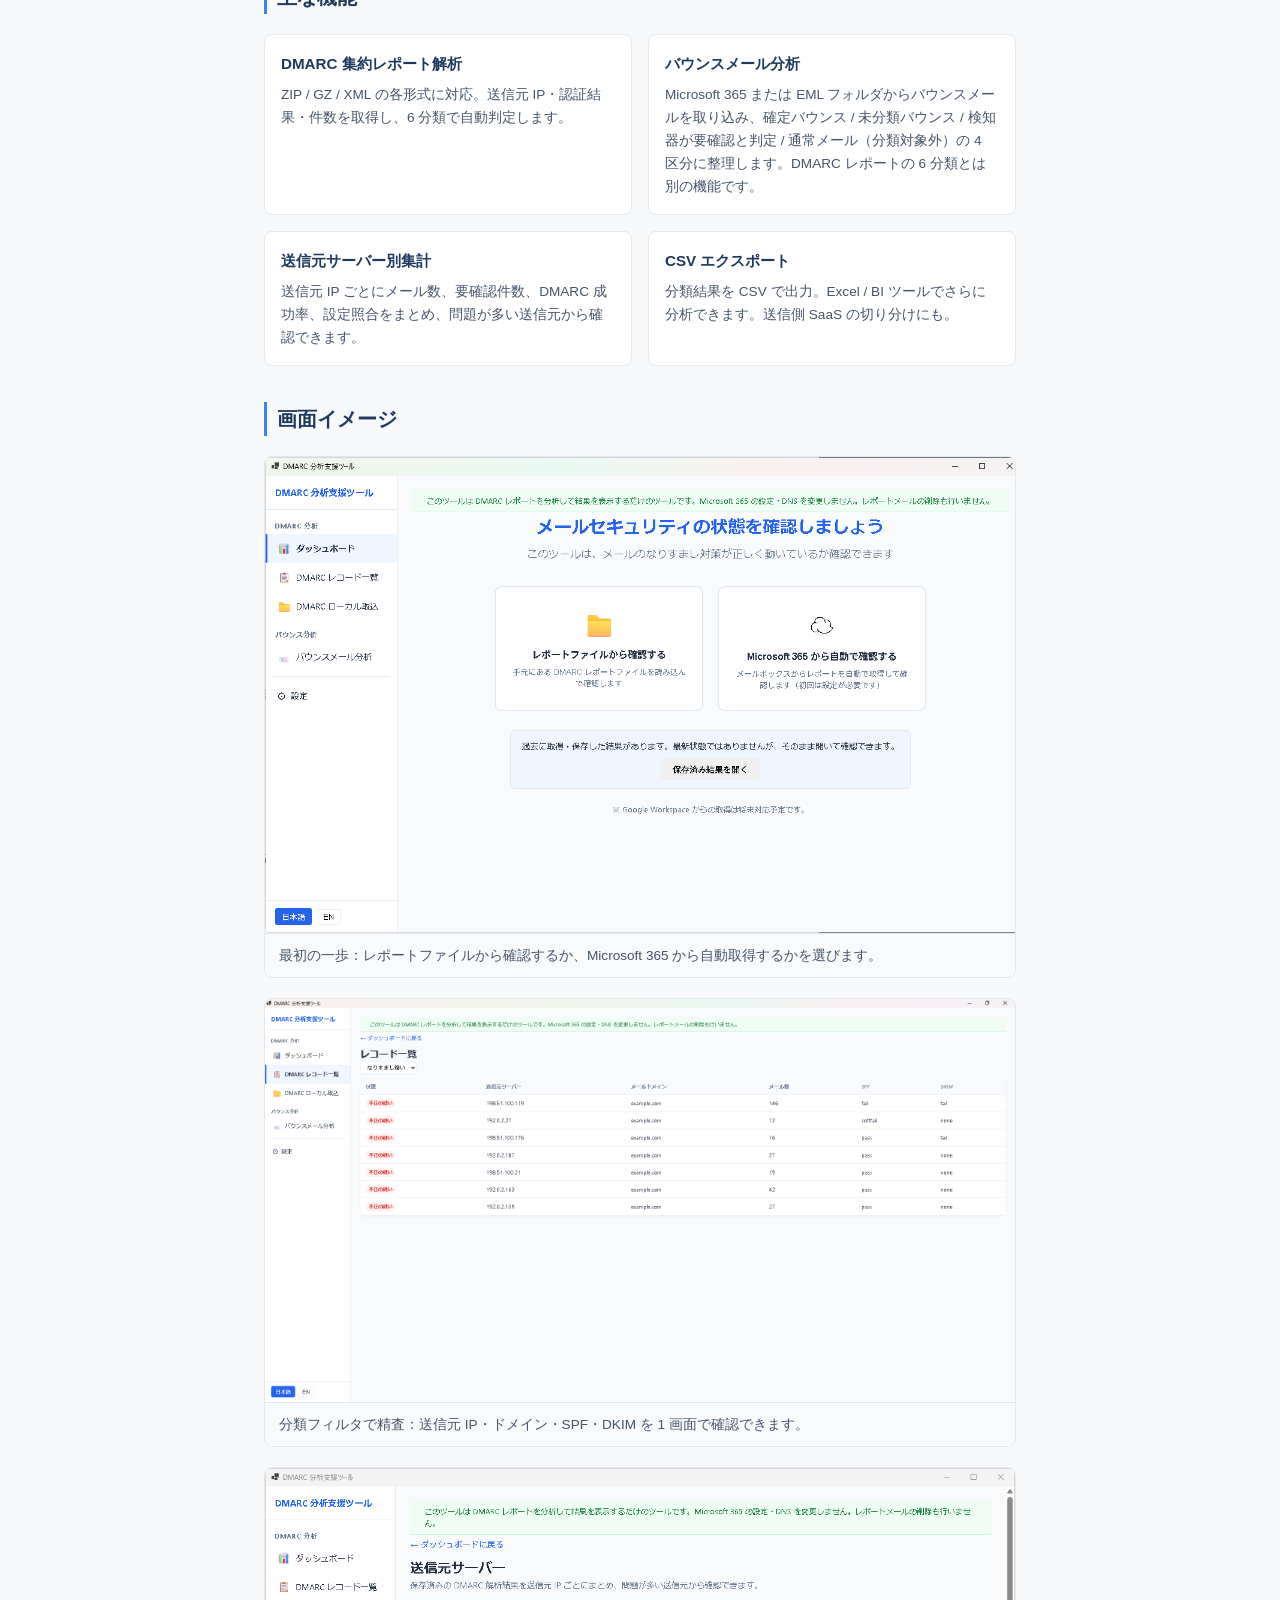
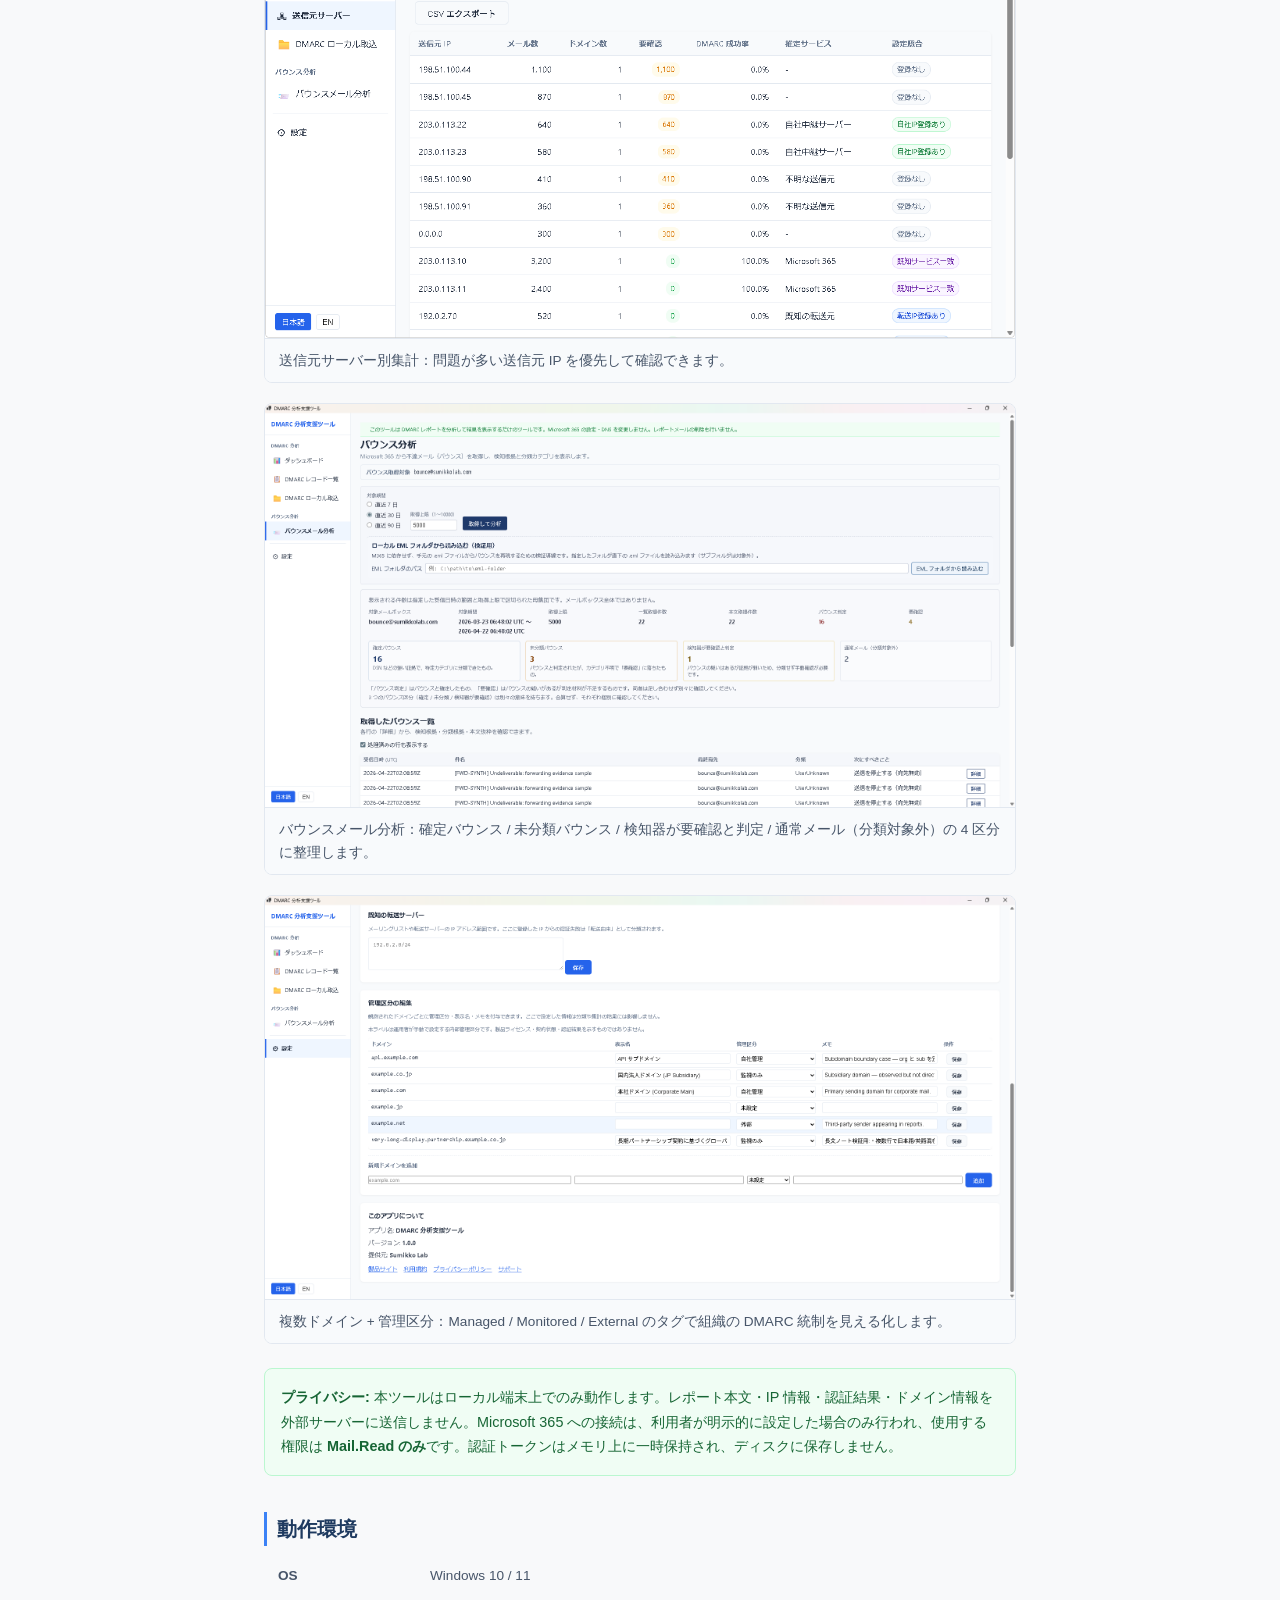
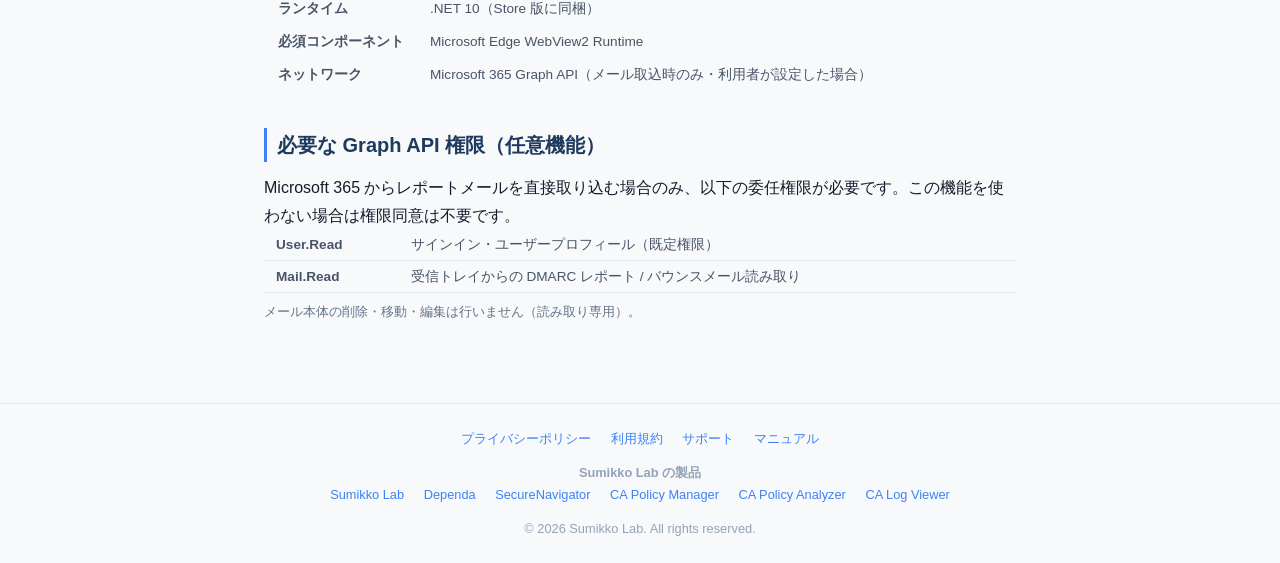
==== commit 230e9a85: "SITE-MAINT-001 M6 点検済み: 分類と判定条件の訂正・アプリが出す答えの追加・章番号と連絡先の訂正" ====
--- a/index.html
+++ b/index.html
@@ -37,7 +37,7 @@
       "url": "https://dmarc-analysis.sumikkolab.com/",
       "name": "DMARC Analysis Assistant",
       "inLanguage": ["ja", "en"],
-      "dateModified": "2026-10-26",
+      "dateModified": "2026-11-17",
       "publisher": { "@id": "https://dmarc-analysis.sumikkolab.com/#organization" }
     },
     {
@@ -51,18 +51,21 @@
       "url": "https://dmarc-analysis.sumikkolab.com/",
       "downloadUrl": "https://apps.microsoft.com/detail/9MW671KFZL9B",
       "installUrl": "https://apps.microsoft.com/detail/9MW671KFZL9B",
-      "description": "Helps tell spoofing, misconfiguration, and forwarding apart in DMARC aggregate reports (XML), by classifying each entry into six categories (Spoofing suspected / Config issue / Forwarded / Legitimate / Bounce / Unknown) and summarizing results by source IP. Runs entirely on the local device with a deterministic rule-based engine, with no cloud analysis or external AI. Microsoft 365 integration is optional and read-only (Mail.Read).",
+      "description": "Helps tell spoofing, misconfiguration, and forwarding apart in DMARC aggregate reports (XML), by classifying each entry into six categories (OK / Spoofing suspected / Config issue / Forwarded / Needs review / Read error) and summarizing results by source IP. For each entry, the app shows a conclusion, what is happening, concrete steps, how soon to act, and the evidence behind the result. Bounce message analysis is available as a separate feature. Runs entirely on the local device with a deterministic rule-based engine, with no cloud analysis or external AI. Microsoft 365 integration is optional and read-only (Mail.Read).",
       "inLanguage": ["ja", "en"],
-      "dateModified": "2026-10-26",
+      "dateModified": "2026-11-17",
       "featureList": [
         "Read DMARC aggregate reports (XML / ZIP / GZ) without parsing the XML by hand",
-        "Tell spoofing suspected (SPF and DKIM both fail, external IP) apart from config issues and forwarded mail",
-        "Find why your own mail fails DMARC: SPF include gaps and missing SaaS DKIM signing",
-        "Decide whether forwarding-related failures need action",
+        "Flag DMARC failures that match neither your registered mail servers nor a known sending service, with no sign of forwarding, as spoofing suspected",
+        "Flag DMARC failures from your registered mail server IPs as config issues, with steps to add the IP to SPF or enable DKIM signing",
+        "Classify DMARC failures as forwarded when the report records a trusted-forwarder or mailing-list override, or the source IP is a registered forwarding server",
+        "Show a conclusion, concrete steps, and how soon to act (promptly / this week / no action needed) for each entry",
+        "See an overall status line and next actions on the dashboard, plus a per-domain table of email volume, spoofing suspected, and DMARC pass rate",
         "Review the sources with the most items needing attention first, using a summary by source IP",
         "Check whether an unfamiliar source IP matches your registered servers",
         "Tag domains as Managed / Monitored / External for multi-domain operation",
-        "Export results to CSV for analysis in Excel or BI tools",
+        "Export records (20 columns) to UTF-8 CSV for Excel or BI tools",
+        "Export the sending server summary by source IP (22 columns) to UTF-8 CSV to share source IP reviews across your team",
         "Analyze locally with no external transmission; optional Microsoft 365 read-only integration (Mail.Read)"
       ],
       "offers": {
@@ -187,8 +190,8 @@
 
   <div class="section-ja visible">
     <p class="tagline">DMARC レポートを、対応すべきものが見える形で可視化。</p>
-    <p class="sub-tagline">DMARC 集約レポートとバウンスメールをローカル端末だけで解析し、なりすまし疑い / 設定不備 / 転送由来 を区別して表示します。外部サーバー・クラウド解析サービスには一切送信しません。</p>
-    <p class="subtitle">最終更新: 2026-10-26</p>
+    <p class="sub-tagline">DMARC 集約レポートをローカル端末だけで解析し、なりすまし疑い / 設定不備 / 転送 を区別して、1 件ごとに対応の手順と目安を表示します。バウンスメールの分析にも対応しています。外部サーバー・クラウド解析サービスには一切送信しません。</p>
+    <p class="subtitle">最終更新: 2026-11-17</p>
     <span class="badge">6 分類</span>
     <span class="badge">ローカル動作</span>
     <span class="badge">Mail.Read のみ</span>
@@ -200,8 +203,8 @@
   </div>
   <div class="section-en">
     <p class="tagline">DMARC reports, reclassified so you see what to fix.</p>
-    <p class="sub-tagline">Analyze DMARC aggregate reports and bounce messages on your local device. Separate spoofing suspicions, configuration issues, and forwarded traffic. Nothing is sent to external servers or cloud analysis services.</p>
-    <p class="subtitle">Last updated: 2026-10-26</p>
+    <p class="sub-tagline">Analyze DMARC aggregate reports on your local device. Separate suspected spoofing, configuration issues, and forwarded mail, with steps and a recommended timeframe for each entry. Bounce message analysis is also included. Nothing is sent to external servers or cloud analysis services.</p>
+    <p class="subtitle">Last updated: 2026-11-17</p>
     <span class="badge">6 categories</span>
     <span class="badge">Local-only</span>
     <span class="badge">Mail.Read scope</span>
@@ -233,9 +236,9 @@
     <div class="at-a-glance">
       <h2>このツールを一言で</h2>
       <dl>
-        <dt>これは何か</dt><dd>DMARC 集約レポート（RUA）と関連バウンスメールを解析する Windows デスクトップアプリ。</dd>
+        <dt>これは何か</dt><dd>DMARC 集約レポート（RUA）とバウンスメールを解析する Windows デスクトップアプリ。</dd>
         <dt>誰向けか</dt><dd>自社ドメインを持ち、DMARC ポリシー監視を必要とする中小〜中堅組織の情シス・運用担当者。</dd>
-        <dt>何ができる</dt><dd>ZIP / GZ / XML のレポート取込、バウンスメール突合、送信元サーバー別集計、6 分類（なりすまし疑い / 設定不備 / 転送由来 / 正常送信 / バウンス / 判定不能）、CSV 出力。</dd>
+        <dt>何ができる</dt><dd>ZIP / GZ / XML のレポート取込、6 分類（正常 / なりすまし疑い / 設定不備 / 転送 / 要確認 / 読取エラー）、1 件ごとの対応手順と対応の目安の表示、送信元サーバー別とドメイン別の集計、CSV 出力。DMARC の分類とは別の機能として、バウンスメールの分析。</dd>
         <dt>何をしない</dt><dd>外部送信しない。クラウド解析・AI 推論を使わない。メールを送信・削除・編集しない。DNS を変更しない。</dd>
         <dt>差別化</dt><dd>ローカル完結・決定論的ルール判定・Microsoft 365 連携は任意で Mail.Read のみ・テレメトリなし。</dd>
       </dl>
@@ -250,15 +253,19 @@
         </div>
         <div class="feature-card">
           <h3>SPF/DKIM が fail した送信元がなりすましか調べたいとき</h3>
-          <p>SPF と DKIM がともに fail し、送信元 IP が自社管理外のものを「なりすまし疑い」として優先度高で表示します。送信元 IP と ASN を確認しながら、なりすまし送信の可能性を調査できます。</p>
+          <p>DMARC が fail し、設定に登録した自社メールサーバーにも既知の送信サービスにも一致せず、転送の手掛かりも無い送信元を「なりすまし疑い」として表示します。対応の目安は「早期対応」です。詳細画面では、送信元 IP、該当メール数、SPF / DKIM の結果とドメイン一致の有無を確認できます。</p>
         </div>
         <div class="feature-card">
           <h3>自社メールが DMARC に失敗する原因を知りたいとき</h3>
-          <p>自社や正規 SaaS の送信元なのに SPF または DKIM が fail したものを「設定不備」に分類します。SPF レコードの include: / ip4: の漏れや、SaaS 側の DKIM 署名設定の抜けを確認する手掛かりになります。</p>
+          <p>設定画面に自社メールサーバーとして登録した IP から送られ、DMARC が fail したものを「設定不備」に分類します。対応の目安は「今週中に対応」です。送信元 IP のサーバーを特定し、SPF レコードに IP を追加するか DKIM 署名を有効にする手順が表示されます。</p>
         </div>
         <div class="feature-card">
           <h3>転送されたメールの DMARC fail を放置してよいか判断したいとき</h3>
-          <p>SPF が fail でも DKIM が pass のものや、転送に特徴的な中継 IP を経由したものを「転送由来」に分類します。通常は対応不要で、件数が異常に多い場合のみ確認します。</p>
+          <p>レポートに転送やメーリングリストによる適用除外の理由（trusted_forwarder / mailing_list）が記録されたもの、または設定に登録した転送サーバーの IP 範囲から送られたものを「転送」に分類します。対応の目安は「対応不要」で、件数が急増した場合だけ転送経路を確認します。なお、SPF が fail でも DKIM が pass してドメインが一致していれば「正常」です。</p>
+        </div>
+        <div class="feature-card">
+          <h3>DMARC ポリシーを p=reject に上げてよいか判断したいとき</h3>
+          <p>本ツールは、ポリシーを上げてよいかどうかを判定しません。「なりすまし疑い」の詳細画面では、送信元 IP が自社や利用中の SaaS のものでないかを確認し、正当な送信元でなければ quarantine に変更し、問題がなければ reject へ段階的に移行する手順を示します。いきなり reject にしないよう注意も表示します。</p>
         </div>
         <div class="feature-card">
           <h3>送信元 IP が多く、どこから確認すべきか分からないとき</h3>
@@ -266,7 +273,7 @@
         </div>
         <div class="feature-card">
           <h3>見覚えのない送信元 IP が正規か確認したいとき</h3>
-          <p>送信元サーバー画面の「設定照合」で、設定画面に登録した自社 IP・既知サービス・転送 IP との一致を確認できます。「登録なし」の行から、正規の送信元かどうかを確認します。</p>
+          <p>送信元サーバー画面の「設定照合」で、設定画面に登録した自社 IP・既知サービス・転送 IP との一致を確認できます。「登録なし」の行から、正規の送信元かどうかを確認します。自社の IP や転送サーバーを設定画面に登録すると、次の分析からその送信元の DMARC fail は「設定不備」や「転送」に分類されます。</p>
         </div>
         <div class="feature-card">
           <h3>複数ドメインを管理対象と監視対象に分けて整理したいとき</h3>
@@ -274,7 +281,7 @@
         </div>
         <div class="feature-card">
           <h3>分析結果を CSV にして Excel で見たいとき</h3>
-          <p>分類結果を CSV で出力でき、Excel や BI ツールでさらに分析できます。送信元 IP の確認をチーム内で分担したいときにも使えます。</p>
+          <p>レコード一覧（20 列）と送信元サーバー一覧（22 列）を、UTF-8（BOM 付き）の CSV で出力できます。レコード一覧は、レコードごとの判定結果を Excel や BI ツールで詳しく分析するときに使います。送信元サーバー一覧は送信元 IP ごとの集計で、送信元 IP の確認をチーム内で分担するときに使います。列名は<a href="manual/sending-servers.html">マニュアル第 5 章</a>に掲載しています。</p>
         </div>
         <div class="feature-card">
           <h3>レポートを外部に出さずに解析したいとき</h3>
@@ -287,18 +294,49 @@
     <div class="problem-section">
       <h2>DMARC レポート、本当に読めていますか？</h2>
       <p>DMARC 集約レポート（RUA）は XML で届き、送信元 IP、認証結果（SPF/DKIM）、件数が並ぶだけ。パッと見ても「どれがなりすましで、どれが自社の設定不備で、どれが単なる転送なのか」が分かりません。</p>
-      <p>本ツールは、レポート本文と関連するバウンスメールをローカルで解析し、<strong>「対応すべきもの」</strong>と<strong>「放置してよいもの」</strong>を区別して表示します。</p>
+      <p>本ツールは、レポート本文をローカルで解析し、<strong>「対応すべきもの」</strong>と<strong>「放置してよいもの」</strong>を区別して表示します。</p>
+    </div>
+
+    <div class="value-section">
+      <h2>1 件ごとに表示される内容</h2>
+      <p style="font-size:0.9rem;color:#334155">レコードの詳細画面には、1 件ごとに<strong>結論</strong>・<strong>何が起きているか</strong>・<strong>具体的な対応の手順</strong>・<strong>対応の目安</strong>（早期対応 / 今週中に対応 / 対応不要）・<strong>判定の根拠</strong>が表示されます。根拠の欄では、送信元 IP、ドメイン、該当メール数、SPF / DKIM の結果とドメイン一致の有無、DMARC の結果を確認できます。手順の要点は次のとおりです。</p>
+      <div class="features">
+        <div class="feature-card">
+          <h3><span class="label-dot dot-red"></span>なりすまし疑い（早期対応）</h3>
+          <p>送信元 IP を確認し、自社や利用中の SaaS のものでないかを確かめます。正当な送信元でなければ DMARC ポリシーを quarantine に変更し、問題がなければ reject へ段階的に移行します。</p>
+        </div>
+        <div class="feature-card">
+          <h3><span class="label-dot dot-amber"></span>設定不備（今週中に対応）</h3>
+          <p>送信元 IP がどのサーバーかを特定し、サーバー管理者と共有します。SPF レコードに送信元 IP を追加するか、DKIM 署名を有効にします。サーバーを停止する必要はありません。</p>
+        </div>
+        <div class="feature-card">
+          <h3><span class="label-dot dot-blue"></span>転送（対応不要）</h3>
+          <p>転送やメーリングリストでは認証情報が変わることがあり、攻撃ではありません。件数が急増した場合だけ転送経路を確認します。転送メールをブロックすると、メーリングリストのメールが届かなくなります。</p>
+        </div>
+      </div>
+    </div>
+
+    <div class="at-a-glance">
+      <h2>ダッシュボードで分かること</h2>
+      <dl>
+        <dt>状態の 1 行</dt><dd>なりすまし疑いがあれば「外部から自社ドメインを装ったメールが検出されています」、設定不備があれば「自社メールサーバーの認証設定に不備が見つかっています」、どちらも無ければ「メールセキュリティは正常です。問題は検出されていません。」と表示されます。</dd>
+        <dt>次にやること</dt><dd>設定不備・なりすまし疑い・要確認があれば、それぞれの件数とともに、確認すべきことが表示されます。いずれも無ければ「現時点で対応が必要な項目はありません」と表示されます。</dd>
+        <dt>メール認証の成功率</dt><dd>「正常」に分類されたメール数 ÷ 全体のメール数。</dd>
+        <dt>なりすまし防御率</dt><dd>1 −（「なりすまし疑い」のメール数 ÷ 全体のメール数）。</dd>
+        <dt>送信元サーバー数</dt><dd>レポートに記録された送信元 IP の数。</dd>
+        <dt>ドメイン別サマリ</dt><dd>ドメインごとに、メール数・なりすまし疑い・DMARC 成功率を表で表示します。表示するドメインを 1 つ選ぶと、ダッシュボード全体をそのドメインに絞り込めます。</dd>
+      </dl>
     </div>
 
     <h2>処理の流れ</h2>
     <div class="flow">
       <div class="flow-step"><span class="flow-num">1</span> レポート取込</div>
       <span class="flow-arrow">→</span>
-      <div class="flow-step"><span class="flow-num">2</span> XML / バウンス解析</div>
+      <div class="flow-step"><span class="flow-num">2</span> XML の解析</div>
       <span class="flow-arrow">→</span>
       <div class="flow-step"><span class="flow-num">3</span> 6 分類に判定</div>
       <span class="flow-arrow">→</span>
-      <div class="flow-step"><span class="flow-num">4</span> 一覧・トレンド表示</div>
+      <div class="flow-step"><span class="flow-num">4</span> 一覧・分類内訳・サマリ表示</div>
       <span class="flow-arrow">→</span>
       <div class="flow-step"><span class="flow-num">5</span> CSV 出力</div>
     </div>
@@ -306,14 +344,14 @@
     <div class="value-section">
       <h2>6 分類ラベル</h2>
       <div class="labels">
-        <div class="label-card"><h4><span class="label-dot dot-red"></span>なりすまし疑い</h4><p>SPF/DKIM 両方 fail、外部 IP 起点。優先対応。</p></div>
-        <div class="label-card"><h4><span class="label-dot dot-amber"></span>設定不備</h4><p>自社送信のはずが認証失敗。DNS / 送信経路を確認。</p></div>
-        <div class="label-card"><h4><span class="label-dot dot-blue"></span>転送由来</h4><p>転送が原因の fail。通常は対応不要。</p></div>
-        <div class="label-card"><h4><span class="label-dot dot-green"></span>正常送信</h4><p>pass。記録として保持。</p></div>
-        <div class="label-card"><h4><span class="label-dot dot-purple"></span>バウンス</h4><p>バウンスメールと突合した結果。</p></div>
-        <div class="label-card"><h4><span class="label-dot dot-gray"></span>判定不能</h4><p>情報不足で自動判定できなかったもの。</p></div>
-      </div>
-      <p style="font-size:0.82rem;color:#475569;margin-top:8px">分類は ClassificationEngine のルールベース判定です。AI 推論やクラウド解析は使用しません。</p>
+        <div class="label-card"><h4><span class="label-dot dot-green"></span>正常</h4><p>SPF か DKIM が pass し、送信元ドメインと一致。対応不要。</p></div>
+        <div class="label-card"><h4><span class="label-dot dot-red"></span>なりすまし疑い</h4><p>DMARC が fail し、自社サーバー・既知の送信サービス・転送のいずれにも当たらない。早期対応。</p></div>
+        <div class="label-card"><h4><span class="label-dot dot-amber"></span>設定不備</h4><p>自社メールサーバーとして登録した IP からの DMARC fail。今週中に対応。</p></div>
+        <div class="label-card"><h4><span class="label-dot dot-blue"></span>転送</h4><p>転送・メーリングリストの記録がある、または登録した転送サーバーからの fail。対応不要。</p></div>
+        <div class="label-card"><h4><span class="label-dot dot-gray"></span>要確認</h4><p>DMARC が fail し、既知の送信サービスに一致するが自動では判定できないもの。手動で確認。</p></div>
+        <div class="label-card"><h4><span class="label-dot dot-purple"></span>読取エラー</h4><p>レポートの XML を読み取れなかったもの。元の添付ファイルを確認。</p></div>
+      </div>
+      <p style="font-size:0.82rem;color:#475569;margin-top:8px">分類はルールベースで判定します。AI 推論やクラウド解析は使用しません。判定条件の詳細は<a href="manual/classification.html">マニュアル第 4 章</a>をご覧ください。</p>
     </div>
 
     <h2>主な機能</h2>
@@ -323,8 +361,8 @@
         <p>ZIP / GZ / XML の各形式に対応。送信元 IP・認証結果・件数を取得し、6 分類で自動判定します。</p>
       </div>
       <div class="feature-card">
-        <h3>バウンスメール突合</h3>
-        <p>関連するバウンスメールを取り込んで、レポート上の fail エントリと突合。転送由来かどうかの判定を補助します。</p>
+        <h3>バウンスメール分析</h3>
+        <p>Microsoft 365 または EML フォルダからバウンスメールを取り込み、確定バウンス / 未分類バウンス / 検知器が要確認と判定 / 通常メール（分類対象外）の 4 区分に整理します。DMARC レポートの 6 分類とは別の機能です。</p>
       </div>
       <div class="feature-card">
         <h3>送信元サーバー別集計</h3>
@@ -350,8 +388,8 @@
       <figcaption>送信元サーバー別集計：問題が多い送信元 IP を優先して確認できます。</figcaption>
     </figure>
     <figure class="content-screenshot">
-      <img src="images/ja/bounce.png" alt="M365 または EML フォルダからバウンスメールを取り込み、15 のソースモデルに自動判別。確定バウンス・要確認・通常メールの 4 バケットで整理します。">
-      <figcaption>バウンスメール分析：15 のソースモデルに自動判別し、確定バウンス / 要確認 / 通常メールの 4 バケットに整理します。</figcaption>
+      <img src="images/ja/bounce.png" alt="M365 または EML フォルダからバウンスメールを取り込み、確定バウンス・未分類バウンス・検知器が要確認と判定・通常メール（分類対象外）の 4 区分で整理します。">
+      <figcaption>バウンスメール分析：確定バウンス / 未分類バウンス / 検知器が要確認と判定 / 通常メール（分類対象外）の 4 区分に整理します。</figcaption>
     </figure>
     <figure class="content-screenshot">
       <img src="images/ja/settings.png" alt="複数の受信ドメインをまとめて扱い、Managed / Monitored / External の管理区分を運用メモとして付与。組織の DMARC 統制を見える化します。">
@@ -386,9 +424,9 @@
     <div class="at-a-glance">
       <h2>At a glance</h2>
       <dl>
-        <dt>What it is</dt><dd>A Windows desktop app that analyzes DMARC aggregate reports (RUA) and related bounce messages.</dd>
+        <dt>What it is</dt><dd>A Windows desktop app that analyzes DMARC aggregate reports (RUA) and bounce messages.</dd>
         <dt>Who it is for</dt><dd>IT / operations staff at small to mid-sized organizations that own mail domains and need DMARC policy monitoring.</dd>
-        <dt>What it does</dt><dd>Imports ZIP / GZ / XML reports, correlates bounce messages, summarizes sending servers by source IP, classifies into six categories (Spoofing suspected / Config issue / Forwarded / Legitimate / Bounce / Unknown), and exports CSV.</dd>
+        <dt>What it does</dt><dd>Imports ZIP / GZ / XML reports, classifies them into six categories (OK / Spoofing suspected / Config issue / Forwarded / Needs review / Read error), shows steps and a recommended timeframe for each entry, summarizes results by sending server and by domain, and exports CSV. Bounce message analysis is a separate feature from DMARC classification.</dd>
         <dt>What it doesn't do</dt><dd>No external transmission. No cloud analysis or AI inference. Never sends, deletes, or edits mail. Never changes DNS.</dd>
         <dt>Differentiators</dt><dd>Local-only, deterministic rule-based classification, optional Microsoft 365 integration with Mail.Read only, zero telemetry.</dd>
       </dl>
@@ -403,15 +441,19 @@
         </div>
         <div class="feature-card">
           <h3>How can I tell whether a sender failing SPF and DKIM is spoofing?</h3>
-          <p>Entries where both SPF and DKIM fail and the source IP is outside your own infrastructure appear as "Spoofing suspected" with high priority. You can then check the source IP and ASN to investigate possible spoofed sending.</p>
+          <p>Entries that fail DMARC, match neither your registered mail servers nor a known sending service, and show no sign of forwarding appear as "Spoofing suspected", marked "Address promptly". The detail screen shows the source IP, the number of emails, and the SPF / DKIM results with whether each matched your domain.</p>
         </div>
         <div class="feature-card">
           <h3>Why does my own mail fail DMARC?</h3>
-          <p>Mail from your own or a legitimate SaaS source that fails SPF or DKIM is classed as "Config issue". It points you to gaps in the SPF record (include: / ip4:) and missing DKIM signing on the SaaS side.</p>
+          <p>Mail that fails DMARC from an IP you registered in Settings as one of your own mail servers is classed as "Config issue", marked "Address this week". The app walks you through identifying the server behind the source IP and either adding that IP to your SPF record or enabling DKIM signing.</p>
         </div>
         <div class="feature-card">
           <h3>Does email forwarding cause DMARC to fail, and can I ignore it?</h3>
-          <p>Entries with SPF fail but DKIM pass, or routed through relay IPs typical of forwarding, are classed as "Forwarded". They usually need no action; check them only when the count is unusually high.</p>
+          <p>Entries are classed as "Forwarded" when the report records a forwarding or mailing-list override (trusted_forwarder / mailing_list), or when the source IP falls within a forwarding server range you registered in Settings. These are marked "No action needed"; check the forwarding path only if the count spikes. Note that mail failing SPF is still "OK" if DKIM passes and matches your domain.</p>
+        </div>
+        <div class="feature-card">
+          <h3>Is it safe to move my DMARC policy to p=reject?</h3>
+          <p>The app does not decide this for you. For "Spoofing suspected" entries, the detail screen guides you to confirm the source IP does not belong to your organization or a SaaS service you use, switch the policy to quarantine if the sender is not legitimate, and then move to reject gradually once no issues appear. It also warns against jumping straight to reject.</p>
         </div>
         <div class="feature-card">
           <h3>Which source IPs should I check first?</h3>
@@ -419,7 +461,7 @@
         </div>
         <div class="feature-card">
           <h3>Is an unfamiliar source IP legitimate?</h3>
-          <p>The "server matching" column on the Sending Servers screen shows whether an IP matches the own IPs, known services, or forwarding IPs you registered in settings. Start with rows marked as not registered and confirm whether the sender is legitimate.</p>
+          <p>The "server matching" column on the Sending Servers screen shows whether an IP matches the own IPs, known services, or forwarding IPs you registered in settings. Start with rows marked as not registered and confirm whether the sender is legitimate. Once you register your own IPs or forwarding servers in Settings, DMARC failures from those sources are classed as "Config issue" or "Forwarded" from the next analysis onward.</p>
         </div>
         <div class="feature-card">
           <h3>How do I organize DMARC across multiple domains?</h3>
@@ -427,7 +469,7 @@
         </div>
         <div class="feature-card">
           <h3>Can I analyze DMARC results in Excel?</h3>
-          <p>Export classification results to CSV and analyze them further in Excel or BI tools. It also helps when your team splits up the review of source IPs.</p>
+          <p>Export the record list (20 columns) and the sending server list (22 columns) as UTF-8 CSV with a BOM. Use the record list to analyze each record's result in detail in Excel or BI tools. Use the sending server list, which summarizes results by source IP, to split up the review of source IPs across your team. The column names are listed in <a href="manual/sending-servers.html?lang=en">Chapter 5 of the manual</a>.</p>
         </div>
         <div class="feature-card">
           <h3>Can I analyze DMARC reports without uploading them anywhere?</h3>
@@ -440,18 +482,49 @@
     <div class="problem-section">
       <h2>Can you actually read your DMARC reports?</h2>
       <p>DMARC aggregate reports (RUA) arrive as XML — just source IPs, SPF/DKIM results, and counts. At a glance it's impossible to tell which rows are spoofing, which are your own misconfigurations, and which are harmless forwarded traffic.</p>
-      <p>This tool analyzes report contents and related bounce messages locally and separates <strong>what needs action</strong> from <strong>what can be ignored</strong>.</p>
+      <p>This tool analyzes report contents locally and separates <strong>what needs action</strong> from <strong>what can be ignored</strong>.</p>
+    </div>
+
+    <div class="value-section">
+      <h2>What you see for each entry</h2>
+      <p style="font-size:0.9rem;color:#334155">The record detail screen shows, for each entry, a <strong>conclusion</strong>, <strong>what is happening</strong>, <strong>concrete steps</strong>, a <strong>recommended timeframe</strong> (Address promptly / Address this week / No action needed), and the <strong>evidence</strong> behind the result. The evidence includes the source IP, domain, number of emails, SPF / DKIM results with whether each matched your domain, and the DMARC result. Key steps by category:</p>
+      <div class="features">
+        <div class="feature-card">
+          <h3><span class="label-dot dot-red"></span>Spoofing suspected (Address promptly)</h3>
+          <p>Check the source IP and confirm it does not belong to your organization or a SaaS service you use. If the sender is not legitimate, change the DMARC policy to quarantine, then move gradually to reject once no issues appear.</p>
+        </div>
+        <div class="feature-card">
+          <h3><span class="label-dot dot-amber"></span>Config issue (Address this week)</h3>
+          <p>Identify which server the source IP belongs to and share the findings with its administrator. Add the IP to your SPF record or enable DKIM signing. There is no need to shut down the server.</p>
+        </div>
+        <div class="feature-card">
+          <h3><span class="label-dot dot-blue"></span>Forwarded (No action needed)</h3>
+          <p>Forwarding and mailing lists can alter authentication results; this is expected behavior, not an attack. Check the forwarding path only if the count spikes. Blocking forwarded mail would also drop mailing list messages.</p>
+        </div>
+      </div>
+    </div>
+
+    <div class="at-a-glance">
+      <h2>What the dashboard tells you</h2>
+      <dl>
+        <dt>Status line</dt><dd>If spoofing is suspected, it reads "Emails impersonating your domain have been detected from external sources". If there are config issues, it reads "Your mail server authentication settings need attention". Otherwise, it reads "Email security is healthy. No issues detected."</dd>
+        <dt>What to do next</dt><dd>Lists what to review for config issues, suspected spoofing, and entries needing review, each with its count. If there are none, it shows "No action needed."</dd>
+        <dt>Email authentication success rate</dt><dd>Emails classed as "OK" ÷ all emails.</dd>
+        <dt>Spoofing protection rate</dt><dd>1 − (emails classed as "Spoofing suspected" ÷ all emails).</dd>
+        <dt>Number of sending servers</dt><dd>The number of distinct source IPs in the reports.</dd>
+        <dt>Per-domain summary</dt><dd>A table showing email volume, suspected spoofing, and DMARC pass rate for each domain. Select a single domain to narrow the whole dashboard to it.</dd>
+      </dl>
     </div>
 
     <h2>How it works</h2>
     <div class="flow">
       <div class="flow-step"><span class="flow-num">1</span> Import reports</div>
       <span class="flow-arrow">→</span>
-      <div class="flow-step"><span class="flow-num">2</span> Parse XML / bounces</div>
+      <div class="flow-step"><span class="flow-num">2</span> Parse XML</div>
       <span class="flow-arrow">→</span>
       <div class="flow-step"><span class="flow-num">3</span> Classify (6 labels)</div>
       <span class="flow-arrow">→</span>
-      <div class="flow-step"><span class="flow-num">4</span> List & trend view</div>
+      <div class="flow-step"><span class="flow-num">4</span> List, breakdown & summary</div>
       <span class="flow-arrow">→</span>
       <div class="flow-step"><span class="flow-num">5</span> Export CSV</div>
     </div>
@@ -459,14 +532,14 @@
     <div class="value-section">
       <h2>Six classification labels</h2>
       <div class="labels">
-        <div class="label-card"><h4><span class="label-dot dot-red"></span>Spoofing suspected</h4><p>Both SPF and DKIM fail, originating from external IP. Highest priority.</p></div>
-        <div class="label-card"><h4><span class="label-dot dot-amber"></span>Config issue</h4><p>Legitimate sender failing auth. Check DNS or sending path.</p></div>
-        <div class="label-card"><h4><span class="label-dot dot-blue"></span>Forwarded</h4><p>Failure caused by forwarding. Usually no action needed.</p></div>
-        <div class="label-card"><h4><span class="label-dot dot-green"></span>Legitimate</h4><p>Pass. Kept for record.</p></div>
-        <div class="label-card"><h4><span class="label-dot dot-purple"></span>Bounce</h4><p>Correlated with matched bounce messages.</p></div>
-        <div class="label-card"><h4><span class="label-dot dot-gray"></span>Unknown</h4><p>Insufficient information for automatic classification.</p></div>
-      </div>
-      <p style="font-size:0.82rem;color:#475569;margin-top:8px">Classification is done by a rule-based engine. No AI inference or cloud analysis is used.</p>
+        <div class="label-card"><h4><span class="label-dot dot-green"></span>OK</h4><p>SPF or DKIM passes and matches the sender domain. No action needed.</p></div>
+        <div class="label-card"><h4><span class="label-dot dot-red"></span>Spoofing suspected</h4><p>Fails DMARC and matches none of your servers, known sending services, or forwarding. Address promptly.</p></div>
+        <div class="label-card"><h4><span class="label-dot dot-amber"></span>Config issue</h4><p>Fails DMARC from an IP registered as your own mail server. Address this week.</p></div>
+        <div class="label-card"><h4><span class="label-dot dot-blue"></span>Forwarded</h4><p>Fails DMARC with a forwarding or mailing-list record, or from a registered forwarding server. No action needed.</p></div>
+        <div class="label-card"><h4><span class="label-dot dot-gray"></span>Needs review</h4><p>Fails DMARC and matches a known sending service, but cannot be classified automatically. Review manually.</p></div>
+        <div class="label-card"><h4><span class="label-dot dot-purple"></span>Read error</h4><p>The report XML could not be read. Check the original attachment.</p></div>
+      </div>
+      <p style="font-size:0.82rem;color:#475569;margin-top:8px">Classification is done by a rule-based engine. No AI inference or cloud analysis is used. See <a href="manual/classification.html?lang=en">Chapter 4 of the manual</a> for the detailed conditions.</p>
     </div>
 
     <h2>Key features</h2>
@@ -476,8 +549,8 @@
         <p>Supports ZIP / GZ / XML formats. Extracts source IP, authentication results, and counts, then classifies into six categories.</p>
       </div>
       <div class="feature-card">
-        <h3>Bounce message correlation</h3>
-        <p>Import related bounce messages and correlate them with failing report entries. Helps distinguish forwarded traffic from real issues.</p>
+        <h3>Bounce message analysis</h3>
+        <p>Import bounce messages from Microsoft 365 or a local EML folder and sort them into four buckets: Confirmed bounce, Unmapped bounce, Detector flagged for review, and Normal mail (excluded). This is separate from the six DMARC report categories.</p>
       </div>
       <div class="feature-card">
         <h3>Sending server summary</h3>
@@ -499,8 +572,8 @@
       <figcaption>Filter by class and inspect records — source IP, domain, SPF, and DKIM in one view.</figcaption>
     </figure>
     <figure class="content-screenshot">
-      <img src="images/en/bounce.png" alt="Import bounce mail from Microsoft 365 or a local EML folder. Fifteen source models auto-sort messages into four buckets: confirmed bounce, needs review, regular mail, and more.">
-      <figcaption>Bounce analysis: fifteen source models auto-sort messages into four buckets — confirmed bounce, needs review, and regular mail.</figcaption>
+      <img src="images/en/bounce.png" alt="Import bounce mail from Microsoft 365 or a local EML folder and sort messages into four buckets: Confirmed bounce, Unmapped bounce, Detector flagged for review, and Normal mail (excluded).">
+      <figcaption>Bounce analysis: sorts messages into four buckets — Confirmed bounce, Unmapped bounce, Detector flagged for review, and Normal mail (excluded).</figcaption>
     </figure>
     <figure class="content-screenshot">
       <img src="images/en/settings.png" alt="Track multiple receiving domains and tag each as Managed, Monitored, or External to make your organization's DMARC posture visible.">
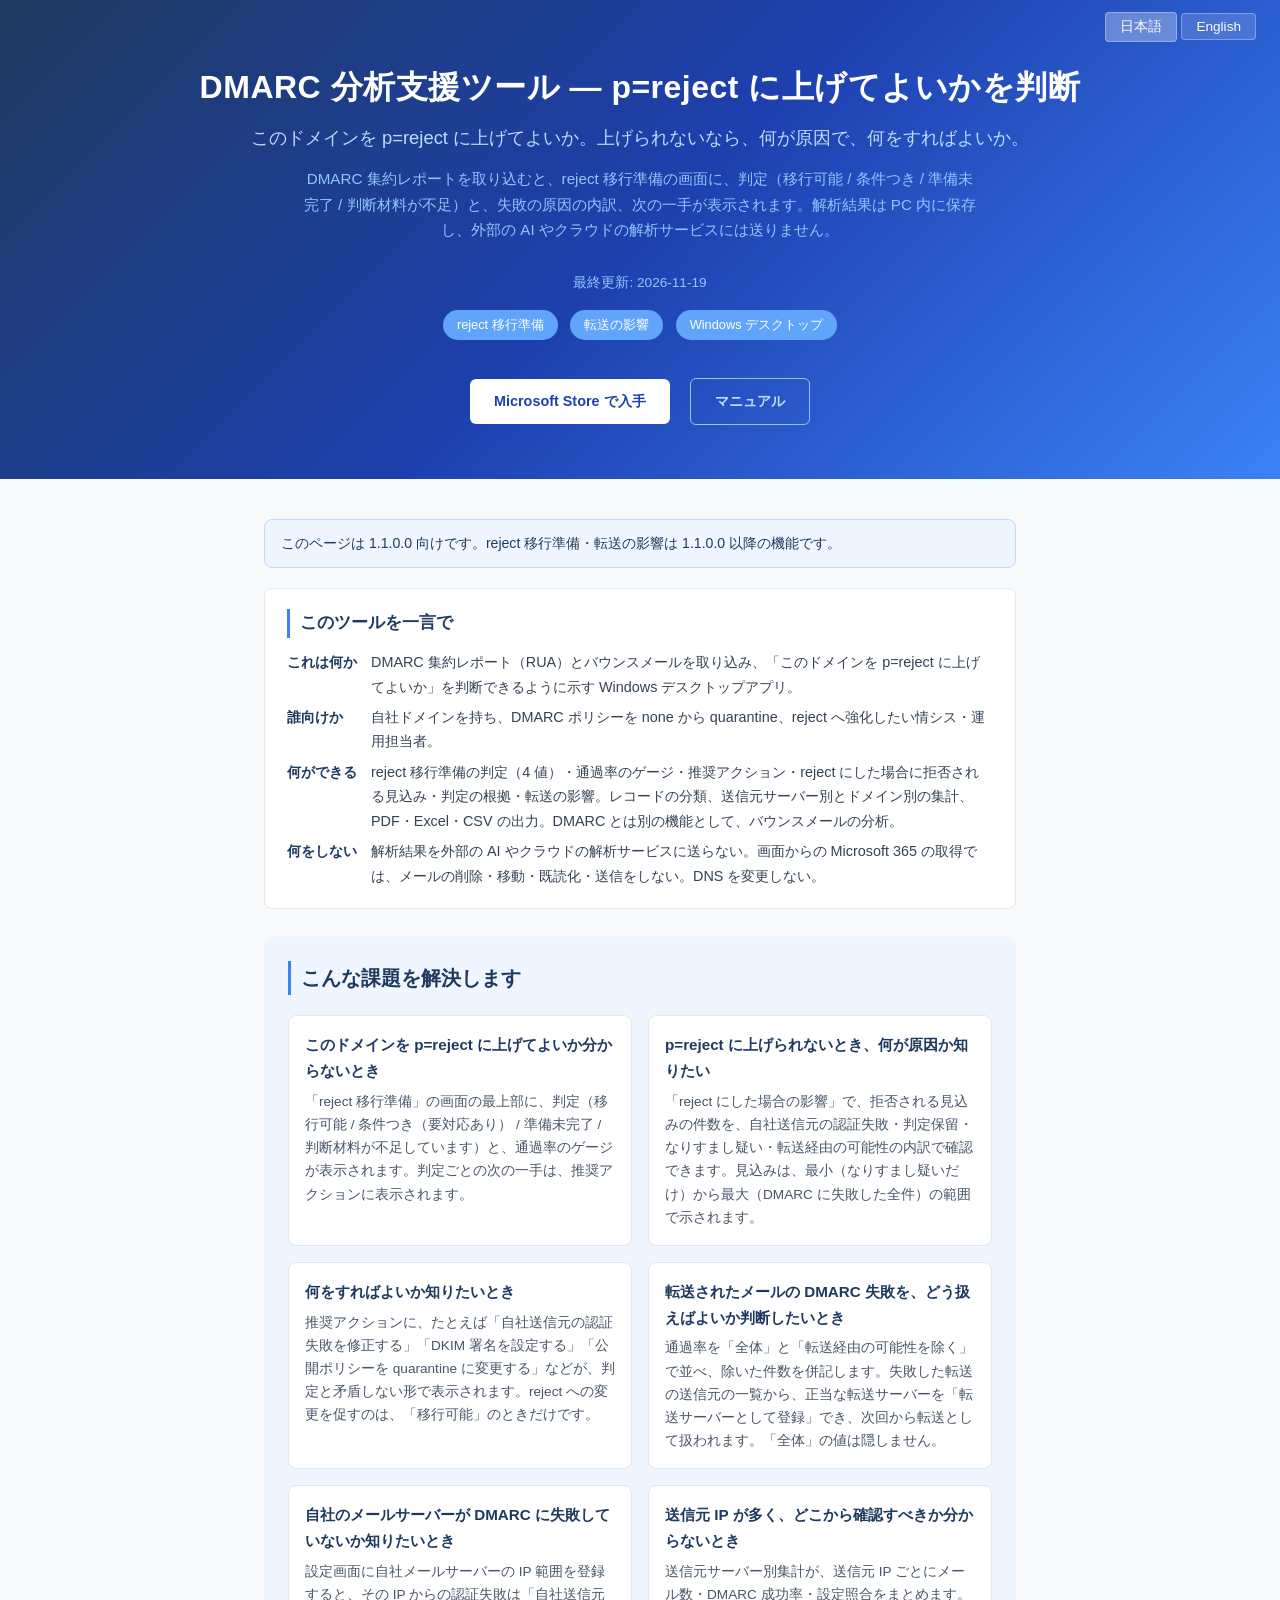
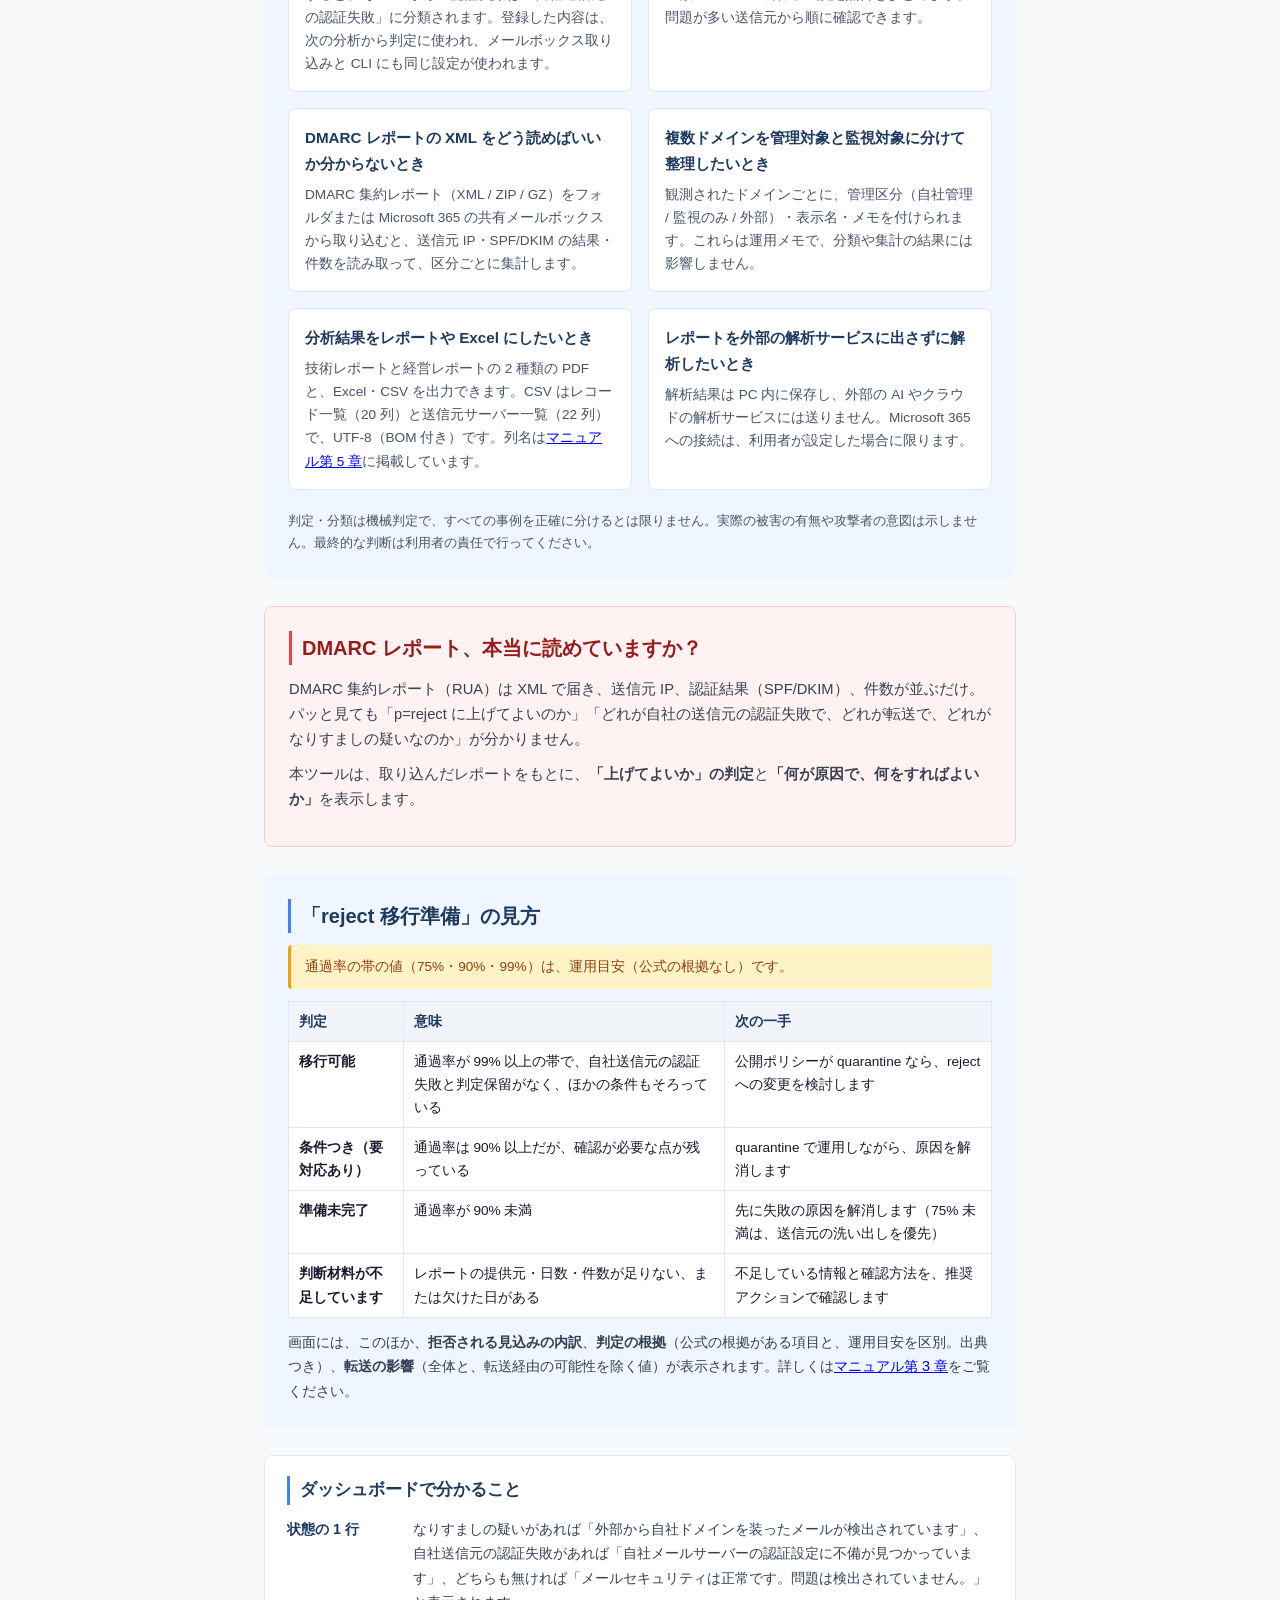
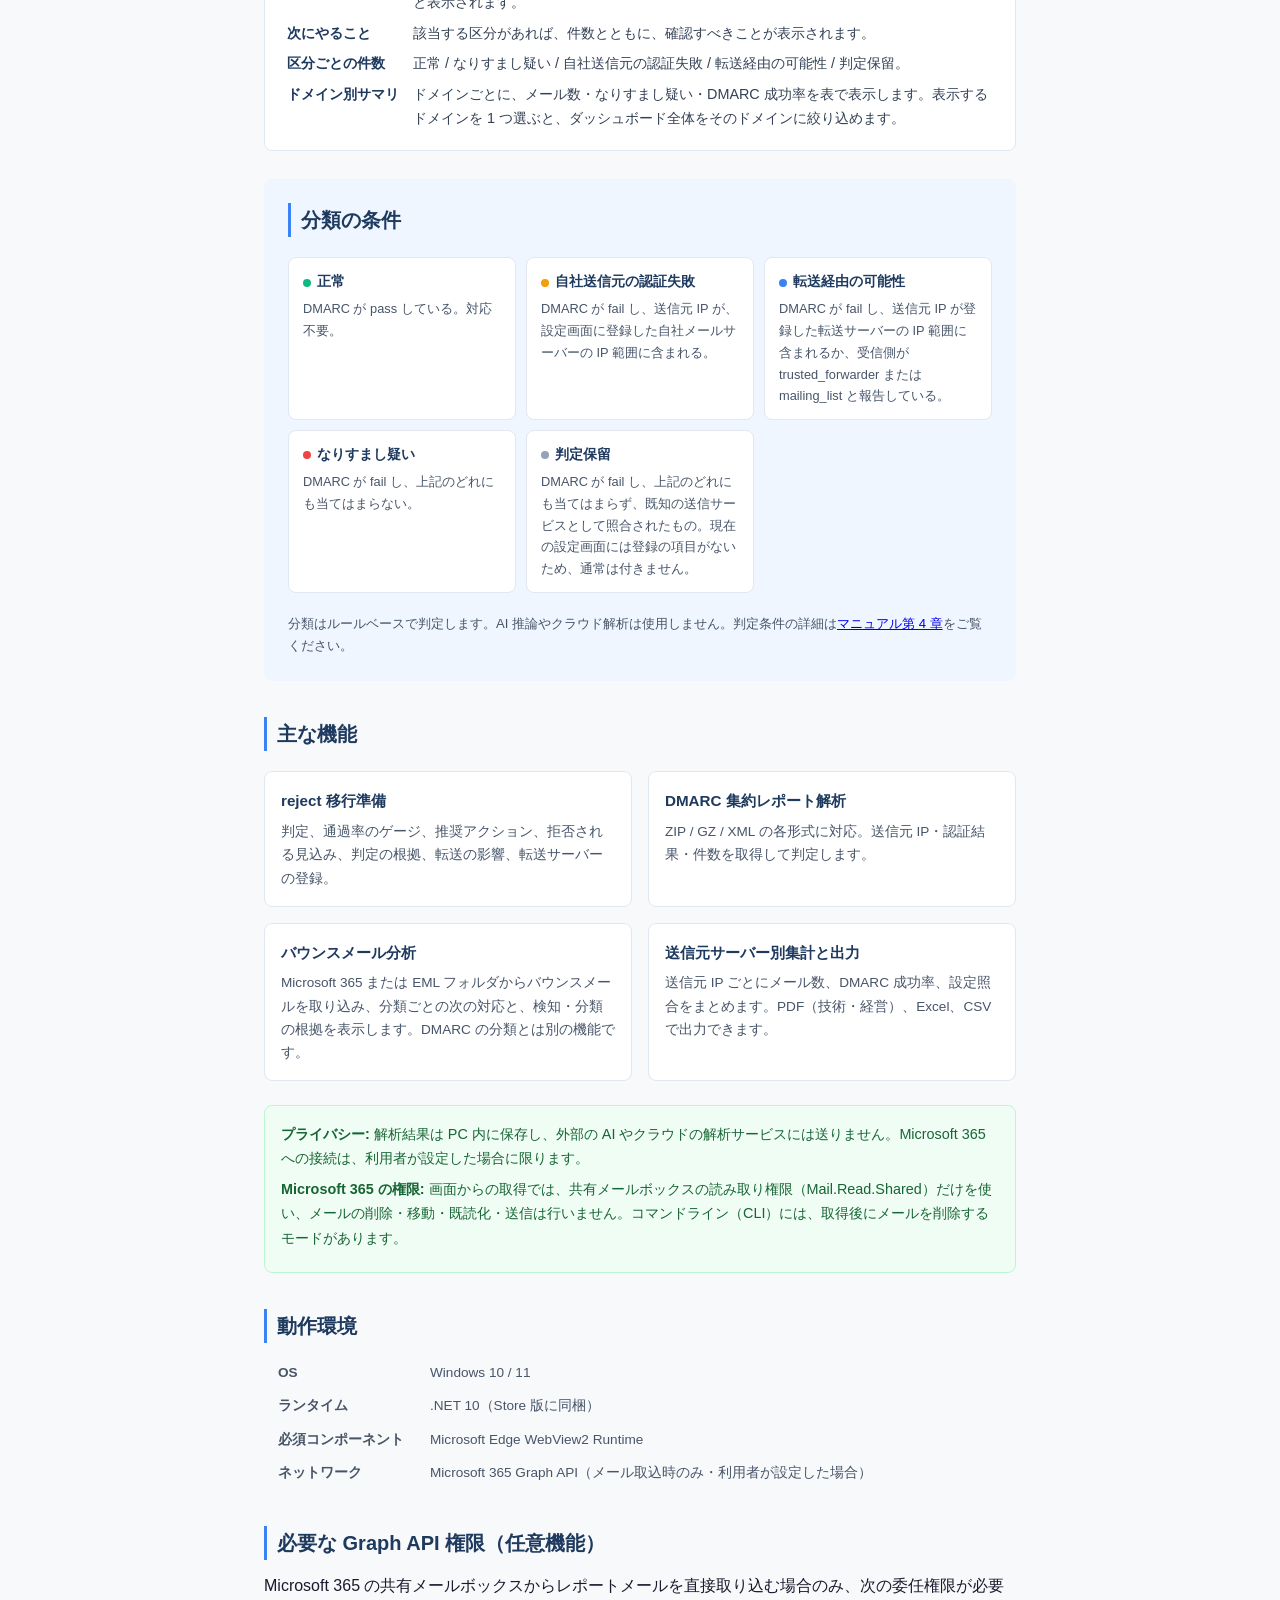
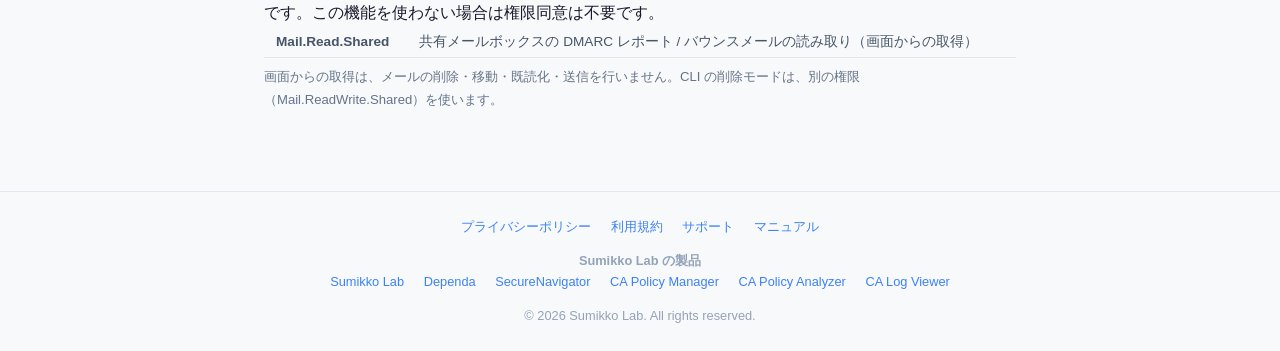
==== commit 71d11fa3: "SITE-MAINT-001: DMARC 1.1.0.0 に合わせて全ページを書き直し(reject 移行準備の章を追加・用語統一・規約とプライバシーをアプリ内の文に合わせる)(未評価)" ====
--- a/index.html
+++ b/index.html
@@ -3,23 +3,18 @@
 <head>
 <meta charset="UTF-8">
 <meta name="viewport" content="width=device-width, initial-scale=1.0">
-<title>DMARC レポートでなりすまし・設定不備・転送を切り分ける | DMARC 分析支援ツール</title>
-<meta name="description" content="DMARC 集約レポート（XML）で SPF/DKIM が fail した送信元が、なりすましか自社の設定不備か転送かを判別できず困っていませんか。送信元 IP ごとの集計と 6 分類で対応すべきものを絞り込め、解析はローカル端末だけで完結してレポートを外部に送信しません。">
+<title>DMARC を p=reject に上げてよいか判断し、失敗の原因と次の一手を知る | DMARC 分析支援ツール</title>
+<meta name="description" content="自社ドメインの DMARC ポリシーを p=reject に上げてよいか分からず困っていませんか。集約レポートから、移行可能・条件つき・準備未完了の判定と、失敗の原因（自社送信元の認証失敗・転送経由の可能性・なりすまし疑い）、次の一手を示します。">
 <link rel="canonical" href="https://dmarc-analysis.sumikkolab.com/">
 <meta property="og:type" content="website">
 <meta property="og:locale" content="ja_JP">
 <meta property="og:site_name" content="DMARC 分析支援ツール — Sumikko Lab">
-<meta property="og:title" content="DMARC レポートでなりすまし・設定不備・転送を切り分ける | DMARC 分析支援ツール">
-<meta property="og:description" content="DMARC 集約レポート（XML）で SPF/DKIM が fail した送信元が、なりすましか自社の設定不備か転送かを判別できず困っていませんか。送信元 IP ごとの集計と 6 分類で対応すべきものを絞り込め、解析はローカル端末だけで完結してレポートを外部に送信しません。">
+<meta property="og:title" content="DMARC を p=reject に上げてよいか判断し、失敗の原因と次の一手を知る | DMARC 分析支援ツール">
+<meta property="og:description" content="自社ドメインの DMARC ポリシーを p=reject に上げてよいか分からず困っていませんか。集約レポートから、判定と、失敗の原因、次の一手を示します。">
 <meta property="og:url" content="https://dmarc-analysis.sumikkolab.com/">
-<meta property="og:image" content="https://dmarc-analysis.sumikkolab.com/images/en/findings.png">
-<meta property="og:image:width" content="1920">
-<meta property="og:image:height" content="1032">
-<meta property="og:image:alt" content="DMARC 分析支援ツールの検出結果の画面">
-<meta name="twitter:card" content="summary_large_image">
-<meta name="twitter:title" content="DMARC レポートでなりすまし・設定不備・転送を切り分ける | DMARC 分析支援ツール">
-<meta name="twitter:description" content="DMARC 集約レポート（XML）で SPF/DKIM が fail した送信元が、なりすましか自社の設定不備か転送かを判別できず困っていませんか。送信元 IP ごとの集計と 6 分類で対応すべきものを絞り込め、解析はローカル端末だけで完結してレポートを外部に送信しません。">
-<meta name="twitter:image" content="https://dmarc-analysis.sumikkolab.com/images/en/findings.png">
+<meta name="twitter:card" content="summary">
+<meta name="twitter:title" content="DMARC を p=reject に上げてよいか判断し、失敗の原因と次の一手を知る | DMARC 分析支援ツール">
+<meta name="twitter:description" content="自社ドメインの DMARC ポリシーを p=reject に上げてよいか分からず困っていませんか。集約レポートから、判定と、失敗の原因、次の一手を示します。">
 <script type="application/ld+json">
 {
   "@context": "https://schema.org",
@@ -37,7 +32,7 @@
       "url": "https://dmarc-analysis.sumikkolab.com/",
       "name": "DMARC Analysis Assistant",
       "inLanguage": ["ja", "en"],
-      "dateModified": "2026-11-17",
+      "dateModified": "2026-11-19",
       "publisher": { "@id": "https://dmarc-analysis.sumikkolab.com/#organization" }
     },
     {
@@ -45,36 +40,28 @@
       "@id": "https://dmarc-analysis.sumikkolab.com/#software",
       "name": "DMARC Analysis Assistant",
       "alternateName": "DMARC 分析支援ツール",
+      "softwareVersion": "1.1.0.0",
       "applicationCategory": "SecurityApplication",
       "applicationSubCategory": "Email Security",
       "operatingSystem": "Windows 10, Windows 11",
       "url": "https://dmarc-analysis.sumikkolab.com/",
       "downloadUrl": "https://apps.microsoft.com/detail/9MW671KFZL9B",
       "installUrl": "https://apps.microsoft.com/detail/9MW671KFZL9B",
-      "description": "Helps tell spoofing, misconfiguration, and forwarding apart in DMARC aggregate reports (XML), by classifying each entry into six categories (OK / Spoofing suspected / Config issue / Forwarded / Needs review / Read error) and summarizing results by source IP. For each entry, the app shows a conclusion, what is happening, concrete steps, how soon to act, and the evidence behind the result. Bounce message analysis is available as a separate feature. Runs entirely on the local device with a deterministic rule-based engine, with no cloud analysis or external AI. Microsoft 365 integration is optional and read-only (Mail.Read).",
+      "description": "Helps you decide whether a domain can move its DMARC policy to p=reject, and if not, what is causing the failures and what to do. From DMARC aggregate reports (XML / ZIP / GZ), the app shows a verdict (Ready to move / Conditional / Not ready / Not enough information to decide), a pass-rate gauge, recommended actions, the expected rejections by category (authentication failures from your own senders, pending review, spoofing suspected, possible forwarding), and the impact of forwarding. Pass-rate bands (75 / 90 / 99%) are operational guidelines with no official basis. Analysis results are stored on the PC and are not sent to external AI or cloud analysis services. Fetching from the app screen uses only the read permission Mail.Read.Shared for Microsoft 365 shared mailboxes and never deletes, moves, marks as read, or sends mail; the command-line interface has a delete mode. Bounce message analysis is available as a separate feature.",
       "inLanguage": ["ja", "en"],
-      "dateModified": "2026-11-17",
+      "dateModified": "2026-11-19",
       "featureList": [
-        "Read DMARC aggregate reports (XML / ZIP / GZ) without parsing the XML by hand",
-        "Flag DMARC failures that match neither your registered mail servers nor a known sending service, with no sign of forwarding, as spoofing suspected",
-        "Flag DMARC failures from your registered mail server IPs as config issues, with steps to add the IP to SPF or enable DKIM signing",
-        "Classify DMARC failures as forwarded when the report records a trusted-forwarder or mailing-list override, or the source IP is a registered forwarding server",
-        "Show a conclusion, concrete steps, and how soon to act (promptly / this week / no action needed) for each entry",
-        "See an overall status line and next actions on the dashboard, plus a per-domain table of email volume, spoofing suspected, and DMARC pass rate",
-        "Review the sources with the most items needing attention first, using a summary by source IP",
-        "Check whether an unfamiliar source IP matches your registered servers",
+        "Not sure whether to move to p=reject: see a verdict (Ready to move / Conditional / Not ready / Not enough information to decide) and the next step",
+        "See the DMARC pass rate on a gauge with 75 / 90 / 99% marks (operational guideline, no official basis)",
+        "See the expected number of rejected messages if you move to reject, broken down by category",
+        "Compare the pass rate for all messages with the rate excluding possible forwarding, and register forwarding servers",
+        "See the basis for each decision item, separated into official (RFC 9989 / 9990, vendor documents) and operational guideline",
+        "Classify DMARC failures as authentication failures from your own senders, possible forwarding, or spoofing suspected, using the own IP ranges and forwarding servers you register",
+        "Review the sending servers with the most failures first, using a summary by source IP",
+        "Read DMARC aggregate reports (XML / ZIP / GZ) from a folder or a Microsoft 365 shared mailbox",
         "Tag domains as Managed / Monitored / External for multi-domain operation",
-        "Export records (20 columns) to UTF-8 CSV for Excel or BI tools",
-        "Export the sending server summary by source IP (22 columns) to UTF-8 CSV to share source IP reviews across your team",
-        "Analyze locally with no external transmission; optional Microsoft 365 read-only integration (Mail.Read)"
+        "Export technical and executive PDF reports, Excel, and CSV"
       ],
-      "offers": {
-        "@type": "Offer",
-        "price": "0",
-        "priceCurrency": "JPY",
-        "availability": "https://schema.org/InStock",
-        "url": "https://apps.microsoft.com/detail/9MW671KFZL9B"
-      },
       "publisher": { "@id": "https://dmarc-analysis.sumikkolab.com/#organization" }
     }
   ]
@@ -86,7 +73,7 @@
 
   /* Hero */
   .hero { background: linear-gradient(135deg, #1e3a5f 0%, #1e40af 50%, #3b82f6 100%); color: #fff; padding: 60px 24px 48px; text-align: center; position: relative; }
-  .hero h1 { font-size: 2.2rem; margin-bottom: 8px; letter-spacing: 0.5px; }
+  .hero h1 { font-size: 2rem; margin-bottom: 8px; letter-spacing: 0.5px; }
   .hero .tagline { font-size: 1.15rem; color: #bfdbfe; margin-bottom: 12px; font-weight: 500; }
   .hero .sub-tagline { font-size: 0.95rem; color: #93c5fd; margin-bottom: 28px; max-width: 680px; margin-left: auto; margin-right: auto; }
   .hero .subtitle { font-size: 0.85rem; color: #93c5fd; margin-bottom: 16px; }
@@ -96,11 +83,6 @@
   .hero-buttons .manual-btn { background: transparent; color: #bfdbfe; border: 1px solid #93c5fd; }
   .hero-buttons .store-btn { background: #fff; color: #1e40af; border: none; }
 
-  /* Hero screenshot */
-  .hero-screenshot { max-width: 720px; margin: 24px auto 0; border-radius: 8px; overflow: hidden; box-shadow: 0 8px 32px rgba(0,0,0,0.3); }
-  .hero-screenshot img { width: 100%; display: block; }
-  .screenshot-placeholder { background: #1e3a5f; border: 2px dashed #60a5fa; border-radius: 8px; padding: 48px 20px; text-align: center; color: #93c5fd; font-size: 0.9rem; }
-
   /* Lang toggle */
   .lang-toggle-hero { position: absolute; top: 12px; right: 24px; }
   .lang-toggle-hero button { background: rgba(255,255,255,0.15); border: 1px solid rgba(255,255,255,0.3); color: #fff; padding: 5px 14px; border-radius: 4px; cursor: pointer; font-size: 0.85rem; }
@@ -113,6 +95,9 @@
   /* Sections */
   .section-ja, .section-en { display: none; }
   .section-ja.visible, .section-en.visible { display: block; }
+
+  /* Version note */
+  .version-note { background: #eff6ff; border: 1px solid #bfdbfe; border-radius: 8px; padding: 12px 16px; font-size: 0.88rem; color: #1e3a5f; margin-bottom: 20px; }
 
   /* At-a-glance fact block */
   .at-a-glance { background: #fff; border: 1px solid #e2e8f0; border-radius: 8px; padding: 20px 22px; margin: 8px 0 24px; }
@@ -130,12 +115,6 @@
   /* Value section */
   .value-section { background: #eff6ff; border-radius: 8px; padding: 24px; margin: 28px 0; }
   .value-section h2 { margin-top: 0; }
-
-  /* Classification flow */
-  .flow { display: flex; align-items: center; justify-content: center; gap: 4px; flex-wrap: wrap; margin: 20px 0; }
-  .flow-step { display: flex; align-items: center; gap: 6px; padding: 6px 14px; border: 1px solid #e2e8f0; border-radius: 20px; font-size: 0.85rem; background: #fff; }
-  .flow-num { display: inline-flex; width: 20px; height: 20px; border-radius: 50%; background: #3b82f6; color: #fff; font-size: 0.7rem; font-weight: 700; align-items: center; justify-content: center; }
-  .flow-arrow { color: #94a3b8; font-size: 1rem; }
 
   /* Classification labels */
   .labels { display: grid; grid-template-columns: 1fr 1fr 1fr; gap: 10px; margin: 20px 0; }
@@ -149,7 +128,6 @@
   .dot-blue { background: #3b82f6; }
   .dot-gray { background: #94a3b8; }
   .dot-green { background: #10b981; }
-  .dot-purple { background: #8b5cf6; }
 
   /* Feature cards */
   .features { display: grid; grid-template-columns: 1fr 1fr; gap: 16px; margin: 20px 0; }
@@ -158,17 +136,18 @@
   .feature-card h3 { font-size: 0.95rem; color: #1e3a5f; margin-bottom: 6px; }
   .feature-card p { font-size: 0.85rem; color: #475569; }
 
-  /* Screenshot in content */
-  .content-screenshot { margin: 20px 0; border-radius: 8px; overflow: hidden; border: 1px solid #e2e8f0; background: #fff; }
-  .content-screenshot img { width: 100%; display: block; }
-  .content-screenshot figcaption { padding: 10px 14px; background: #f8fafc; font-size: 0.85rem; color: #475569; border-top: 1px solid #e2e8f0; }
+  /* Verdict table */
+  table.verdicts { width: 100%; border-collapse: collapse; margin: 12px 0; font-size: 0.85rem; background: #fff; }
+  table.verdicts th, table.verdicts td { border: 1px solid #e2e8f0; padding: 8px 10px; text-align: left; vertical-align: top; }
+  table.verdicts th { background: #f1f5f9; color: #1e3a5f; }
+  .guideline-note { background: #fef3c7; border-left: 3px solid #f59e0b; padding: 10px 14px; font-size: 0.85rem; color: #92400e; margin: 12px 0; border-radius: 4px; }
 
   ul { padding-left: 20px; margin: 8px 0 16px; }
   li { font-size: 0.9rem; margin-bottom: 4px; }
 
   /* Privacy note */
   .privacy-note { background: #f0fdf4; border: 1px solid #bbf7d0; border-radius: 8px; padding: 16px; margin: 24px 0; }
-  .privacy-note p { font-size: 0.9rem; color: #166534; }
+  .privacy-note p { font-size: 0.9rem; color: #166534; margin-bottom: 6px; }
 
   /* System req */
   .sysreq { font-size: 0.85rem; color: #475569; }
@@ -186,61 +165,48 @@
     <button id="btn-ja" class="active" onclick="switchLang('ja')">日本語</button>
     <button id="btn-en" onclick="switchLang('en')">English</button>
   </div>
-  <h1 id="page-h1">DMARC 分析支援ツール — なりすまし・設定不備・転送を切り分け</h1>
+  <h1 id="page-h1">DMARC 分析支援ツール — p=reject に上げてよいかを判断</h1>
 
   <div class="section-ja visible">
-    <p class="tagline">DMARC レポートを、対応すべきものが見える形で可視化。</p>
-    <p class="sub-tagline">DMARC 集約レポートをローカル端末だけで解析し、なりすまし疑い / 設定不備 / 転送 を区別して、1 件ごとに対応の手順と目安を表示します。バウンスメールの分析にも対応しています。外部サーバー・クラウド解析サービスには一切送信しません。</p>
-    <p class="subtitle">最終更新: 2026-11-17</p>
-    <span class="badge">6 分類</span>
-    <span class="badge">ローカル動作</span>
-    <span class="badge">Mail.Read のみ</span>
-    <span class="badge">完全無料（v1）</span>
+    <p class="tagline">このドメインを p=reject に上げてよいか。上げられないなら、何が原因で、何をすればよいか。</p>
+    <p class="sub-tagline">DMARC 集約レポートを取り込むと、reject 移行準備の画面に、判定（移行可能 / 条件つき / 準備未完了 / 判断材料が不足）と、失敗の原因の内訳、次の一手が表示されます。解析結果は PC 内に保存し、外部の AI やクラウドの解析サービスには送りません。</p>
+    <p class="subtitle">最終更新: 2026-11-19</p>
+    <span class="badge">reject 移行準備</span>
+    <span class="badge">転送の影響</span>
+    <span class="badge">Windows デスクトップ</span>
     <div class="hero-buttons">
       <a href="https://apps.microsoft.com/detail/9MW671KFZL9B" class="store-btn">Microsoft Store で入手</a>
       <a href="manual/" class="manual-btn">マニュアル</a>
     </div>
   </div>
   <div class="section-en">
-    <p class="tagline">DMARC reports, reclassified so you see what to fix.</p>
-    <p class="sub-tagline">Analyze DMARC aggregate reports on your local device. Separate suspected spoofing, configuration issues, and forwarded mail, with steps and a recommended timeframe for each entry. Bounce message analysis is also included. Nothing is sent to external servers or cloud analysis services.</p>
-    <p class="subtitle">Last updated: 2026-11-17</p>
-    <span class="badge">6 categories</span>
-    <span class="badge">Local-only</span>
-    <span class="badge">Mail.Read scope</span>
-    <span class="badge">Free (v1)</span>
+    <p class="tagline">Can this domain move to p=reject? If not, what is causing the failures, and what should you do?</p>
+    <p class="sub-tagline">Import DMARC aggregate reports and the "Readiness for reject" screen shows a verdict (Ready to move / Conditional / Not ready / Not enough information), the breakdown of what is failing, and the next step. Analysis results are stored on your PC and are not sent to external AI or cloud analysis services.</p>
+    <p class="subtitle">Last updated: 2026-11-19</p>
+    <span class="badge">Readiness for reject</span>
+    <span class="badge">Forwarding impact</span>
+    <span class="badge">Windows desktop</span>
     <div class="hero-buttons">
       <a href="https://apps.microsoft.com/detail/9MW671KFZL9B" class="store-btn">Get it on Microsoft Store</a>
       <a href="manual/" class="manual-btn">Manual</a>
     </div>
   </div>
-
-  <!-- Hero screenshot (language-aware) -->
-  <div class="section-ja visible">
-    <div class="hero-screenshot">
-      <img src="images/ja/dashboard.png" alt="メールセキュリティの状態がひと目でわかるダッシュボード。DMARC の結果を 6 分類で自動整理し、問題の種類と件数をすぐ把握できます。">
-    </div>
-  </div>
-  <div class="section-en">
-    <div class="hero-screenshot">
-      <img src="images/en/dashboard.png" alt="See your email security status at a glance. The dashboard auto-sorts DMARC results into six plain-language classes, so you know exactly what needs attention.">
-    </div>
-  </div>
 </div>
 
 <div class="container">
 
   <!-- ===== Japanese Content ===== -->
   <div class="section-ja visible">
+
+    <p class="version-note">このページは 1.1.0.0 向けです。reject 移行準備・転送の影響は 1.1.0.0 以降の機能です。</p>
 
     <div class="at-a-glance">
       <h2>このツールを一言で</h2>
       <dl>
-        <dt>これは何か</dt><dd>DMARC 集約レポート（RUA）とバウンスメールを解析する Windows デスクトップアプリ。</dd>
-        <dt>誰向けか</dt><dd>自社ドメインを持ち、DMARC ポリシー監視を必要とする中小〜中堅組織の情シス・運用担当者。</dd>
-        <dt>何ができる</dt><dd>ZIP / GZ / XML のレポート取込、6 分類（正常 / なりすまし疑い / 設定不備 / 転送 / 要確認 / 読取エラー）、1 件ごとの対応手順と対応の目安の表示、送信元サーバー別とドメイン別の集計、CSV 出力。DMARC の分類とは別の機能として、バウンスメールの分析。</dd>
-        <dt>何をしない</dt><dd>外部送信しない。クラウド解析・AI 推論を使わない。メールを送信・削除・編集しない。DNS を変更しない。</dd>
-        <dt>差別化</dt><dd>ローカル完結・決定論的ルール判定・Microsoft 365 連携は任意で Mail.Read のみ・テレメトリなし。</dd>
+        <dt>これは何か</dt><dd>DMARC 集約レポート（RUA）とバウンスメールを取り込み、「このドメインを p=reject に上げてよいか」を判断できるように示す Windows デスクトップアプリ。</dd>
+        <dt>誰向けか</dt><dd>自社ドメインを持ち、DMARC ポリシーを none から quarantine、reject へ強化したい情シス・運用担当者。</dd>
+        <dt>何ができる</dt><dd>reject 移行準備の判定（4 値）・通過率のゲージ・推奨アクション・reject にした場合に拒否される見込み・判定の根拠・転送の影響。レコードの分類、送信元サーバー別とドメイン別の集計、PDF・Excel・CSV の出力。DMARC とは別の機能として、バウンスメールの分析。</dd>
+        <dt>何をしない</dt><dd>解析結果を外部の AI やクラウドの解析サービスに送らない。画面からの Microsoft 365 の取得では、メールの削除・移動・既読化・送信をしない。DNS を変更しない。</dd>
       </dl>
     </div>
 
@@ -248,108 +214,88 @@
       <h2>こんな課題を解決します</h2>
       <div class="features">
         <div class="feature-card">
+          <h3>このドメインを p=reject に上げてよいか分からないとき</h3>
+          <p>「reject 移行準備」の画面の最上部に、判定（移行可能 / 条件つき（要対応あり） / 準備未完了 / 判断材料が不足しています）と、通過率のゲージが表示されます。判定ごとの次の一手は、推奨アクションに表示されます。</p>
+        </div>
+        <div class="feature-card">
+          <h3>p=reject に上げられないとき、何が原因か知りたい</h3>
+          <p>「reject にした場合の影響」で、拒否される見込みの件数を、自社送信元の認証失敗・判定保留・なりすまし疑い・転送経由の可能性の内訳で確認できます。見込みは、最小（なりすまし疑いだけ）から最大（DMARC に失敗した全件）の範囲で示されます。</p>
+        </div>
+        <div class="feature-card">
+          <h3>何をすればよいか知りたいとき</h3>
+          <p>推奨アクションに、たとえば「自社送信元の認証失敗を修正する」「DKIM 署名を設定する」「公開ポリシーを quarantine に変更する」などが、判定と矛盾しない形で表示されます。reject への変更を促すのは、「移行可能」のときだけです。</p>
+        </div>
+        <div class="feature-card">
+          <h3>転送されたメールの DMARC 失敗を、どう扱えばよいか判断したいとき</h3>
+          <p>通過率を「全体」と「転送経由の可能性を除く」で並べ、除いた件数を併記します。失敗した転送の送信元の一覧から、正当な転送サーバーを「転送サーバーとして登録」でき、次回から転送として扱われます。「全体」の値は隠しません。</p>
+        </div>
+        <div class="feature-card">
+          <h3>自社のメールサーバーが DMARC に失敗していないか知りたいとき</h3>
+          <p>設定画面に自社メールサーバーの IP 範囲を登録すると、その IP からの認証失敗は「自社送信元の認証失敗」に分類されます。登録した内容は、次の分析から判定に使われ、メールボックス取り込みと CLI にも同じ設定が使われます。</p>
+        </div>
+        <div class="feature-card">
+          <h3>送信元 IP が多く、どこから確認すべきか分からないとき</h3>
+          <p>送信元サーバー別集計が、送信元 IP ごとにメール数・DMARC 成功率・設定照合をまとめます。問題が多い送信元から順に確認できます。</p>
+        </div>
+        <div class="feature-card">
           <h3>DMARC レポートの XML をどう読めばいいか分からないとき</h3>
-          <p>DMARC 集約レポート（ZIP / GZ / XML）を取り込むと、送信元 IP・SPF/DKIM の結果・件数を読み取り、6 分類に自動で振り分けます。XML を直接読まなくても、対応すべきものと対応不要なものを区別できます。</p>
-        </div>
-        <div class="feature-card">
-          <h3>SPF/DKIM が fail した送信元がなりすましか調べたいとき</h3>
-          <p>DMARC が fail し、設定に登録した自社メールサーバーにも既知の送信サービスにも一致せず、転送の手掛かりも無い送信元を「なりすまし疑い」として表示します。対応の目安は「早期対応」です。詳細画面では、送信元 IP、該当メール数、SPF / DKIM の結果とドメイン一致の有無を確認できます。</p>
-        </div>
-        <div class="feature-card">
-          <h3>自社メールが DMARC に失敗する原因を知りたいとき</h3>
-          <p>設定画面に自社メールサーバーとして登録した IP から送られ、DMARC が fail したものを「設定不備」に分類します。対応の目安は「今週中に対応」です。送信元 IP のサーバーを特定し、SPF レコードに IP を追加するか DKIM 署名を有効にする手順が表示されます。</p>
-        </div>
-        <div class="feature-card">
-          <h3>転送されたメールの DMARC fail を放置してよいか判断したいとき</h3>
-          <p>レポートに転送やメーリングリストによる適用除外の理由（trusted_forwarder / mailing_list）が記録されたもの、または設定に登録した転送サーバーの IP 範囲から送られたものを「転送」に分類します。対応の目安は「対応不要」で、件数が急増した場合だけ転送経路を確認します。なお、SPF が fail でも DKIM が pass してドメインが一致していれば「正常」です。</p>
-        </div>
-        <div class="feature-card">
-          <h3>DMARC ポリシーを p=reject に上げてよいか判断したいとき</h3>
-          <p>本ツールは、ポリシーを上げてよいかどうかを判定しません。「なりすまし疑い」の詳細画面では、送信元 IP が自社や利用中の SaaS のものでないかを確認し、正当な送信元でなければ quarantine に変更し、問題がなければ reject へ段階的に移行する手順を示します。いきなり reject にしないよう注意も表示します。</p>
-        </div>
-        <div class="feature-card">
-          <h3>送信元 IP が多く、どこから確認すべきか分からないとき</h3>
-          <p>送信元サーバー別集計が、送信元 IP ごとにメール数・要確認件数・DMARC 成功率をまとめます。問題が多い送信元から順に確認できます。</p>
-        </div>
-        <div class="feature-card">
-          <h3>見覚えのない送信元 IP が正規か確認したいとき</h3>
-          <p>送信元サーバー画面の「設定照合」で、設定画面に登録した自社 IP・既知サービス・転送 IP との一致を確認できます。「登録なし」の行から、正規の送信元かどうかを確認します。自社の IP や転送サーバーを設定画面に登録すると、次の分析からその送信元の DMARC fail は「設定不備」や「転送」に分類されます。</p>
+          <p>DMARC 集約レポート（XML / ZIP / GZ）をフォルダまたは Microsoft 365 の共有メールボックスから取り込むと、送信元 IP・SPF/DKIM の結果・件数を読み取って、区分ごとに集計します。</p>
         </div>
         <div class="feature-card">
           <h3>複数ドメインを管理対象と監視対象に分けて整理したいとき</h3>
-          <p>複数の受信ドメインをまとめて扱い、Managed / Monitored / External のタグを運用メモとして付けられます。組織としての DMARC の管理状況を整理して確認できます。</p>
-        </div>
-        <div class="feature-card">
-          <h3>分析結果を CSV にして Excel で見たいとき</h3>
-          <p>レコード一覧（20 列）と送信元サーバー一覧（22 列）を、UTF-8（BOM 付き）の CSV で出力できます。レコード一覧は、レコードごとの判定結果を Excel や BI ツールで詳しく分析するときに使います。送信元サーバー一覧は送信元 IP ごとの集計で、送信元 IP の確認をチーム内で分担するときに使います。列名は<a href="manual/sending-servers.html">マニュアル第 5 章</a>に掲載しています。</p>
-        </div>
-        <div class="feature-card">
-          <h3>レポートを外部に出さずに解析したいとき</h3>
-          <p>解析はローカル端末だけで行い、レポート本文・IP 情報・認証結果・ドメイン情報を外部サーバーに送信しません。Microsoft 365 からの取り込みは任意で、使用する権限は Mail.Read のみ（読み取り専用）です。</p>
-        </div>
-      </div>
-      <p style="font-size:0.82rem;color:#475569;margin-top:8px">分類は一次トリアージの目安で、すべてを正確に分けるとは限りません。実際の被害の有無や攻撃者の意図は示しません。メールの送信・削除・編集と DNS の変更は行いません。</p>
+          <p>観測されたドメインごとに、管理区分（自社管理 / 監視のみ / 外部）・表示名・メモを付けられます。これらは運用メモで、分類や集計の結果には影響しません。</p>
+        </div>
+        <div class="feature-card">
+          <h3>分析結果をレポートや Excel にしたいとき</h3>
+          <p>技術レポートと経営レポートの 2 種類の PDF と、Excel・CSV を出力できます。CSV はレコード一覧（20 列）と送信元サーバー一覧（22 列）で、UTF-8（BOM 付き）です。列名は<a href="manual/sending-servers.html">マニュアル第 5 章</a>に掲載しています。</p>
+        </div>
+        <div class="feature-card">
+          <h3>レポートを外部の解析サービスに出さずに解析したいとき</h3>
+          <p>解析結果は PC 内に保存し、外部の AI やクラウドの解析サービスには送りません。Microsoft 365 への接続は、利用者が設定した場合に限ります。</p>
+        </div>
+      </div>
+      <p style="font-size:0.82rem;color:#475569;margin-top:8px">判定・分類は機械判定で、すべての事例を正確に分けるとは限りません。実際の被害の有無や攻撃者の意図は示しません。最終的な判断は利用者の責任で行ってください。</p>
     </div>
 
     <div class="problem-section">
       <h2>DMARC レポート、本当に読めていますか？</h2>
-      <p>DMARC 集約レポート（RUA）は XML で届き、送信元 IP、認証結果（SPF/DKIM）、件数が並ぶだけ。パッと見ても「どれがなりすましで、どれが自社の設定不備で、どれが単なる転送なのか」が分かりません。</p>
-      <p>本ツールは、レポート本文をローカルで解析し、<strong>「対応すべきもの」</strong>と<strong>「放置してよいもの」</strong>を区別して表示します。</p>
+      <p>DMARC 集約レポート（RUA）は XML で届き、送信元 IP、認証結果（SPF/DKIM）、件数が並ぶだけ。パッと見ても「p=reject に上げてよいのか」「どれが自社の送信元の認証失敗で、どれが転送で、どれがなりすましの疑いなのか」が分かりません。</p>
+      <p>本ツールは、取り込んだレポートをもとに、<strong>「上げてよいか」の判定</strong>と<strong>「何が原因で、何をすればよいか」</strong>を表示します。</p>
     </div>
 
     <div class="value-section">
-      <h2>1 件ごとに表示される内容</h2>
-      <p style="font-size:0.9rem;color:#334155">レコードの詳細画面には、1 件ごとに<strong>結論</strong>・<strong>何が起きているか</strong>・<strong>具体的な対応の手順</strong>・<strong>対応の目安</strong>（早期対応 / 今週中に対応 / 対応不要）・<strong>判定の根拠</strong>が表示されます。根拠の欄では、送信元 IP、ドメイン、該当メール数、SPF / DKIM の結果とドメイン一致の有無、DMARC の結果を確認できます。手順の要点は次のとおりです。</p>
-      <div class="features">
-        <div class="feature-card">
-          <h3><span class="label-dot dot-red"></span>なりすまし疑い（早期対応）</h3>
-          <p>送信元 IP を確認し、自社や利用中の SaaS のものでないかを確かめます。正当な送信元でなければ DMARC ポリシーを quarantine に変更し、問題がなければ reject へ段階的に移行します。</p>
-        </div>
-        <div class="feature-card">
-          <h3><span class="label-dot dot-amber"></span>設定不備（今週中に対応）</h3>
-          <p>送信元 IP がどのサーバーかを特定し、サーバー管理者と共有します。SPF レコードに送信元 IP を追加するか、DKIM 署名を有効にします。サーバーを停止する必要はありません。</p>
-        </div>
-        <div class="feature-card">
-          <h3><span class="label-dot dot-blue"></span>転送（対応不要）</h3>
-          <p>転送やメーリングリストでは認証情報が変わることがあり、攻撃ではありません。件数が急増した場合だけ転送経路を確認します。転送メールをブロックすると、メーリングリストのメールが届かなくなります。</p>
-        </div>
-      </div>
+      <h2>「reject 移行準備」の見方</h2>
+      <p class="guideline-note">通過率の帯の値（75%・90%・99%）は、運用目安（公式の根拠なし）です。</p>
+      <table class="verdicts">
+        <thead><tr><th>判定</th><th>意味</th><th>次の一手</th></tr></thead>
+        <tbody>
+          <tr><td><strong>移行可能</strong></td><td>通過率が 99% 以上の帯で、自社送信元の認証失敗と判定保留がなく、ほかの条件もそろっている</td><td>公開ポリシーが quarantine なら、reject への変更を検討します</td></tr>
+          <tr><td><strong>条件つき（要対応あり）</strong></td><td>通過率は 90% 以上だが、確認が必要な点が残っている</td><td>quarantine で運用しながら、原因を解消します</td></tr>
+          <tr><td><strong>準備未完了</strong></td><td>通過率が 90% 未満</td><td>先に失敗の原因を解消します（75% 未満は、送信元の洗い出しを優先）</td></tr>
+          <tr><td><strong>判断材料が不足しています</strong></td><td>レポートの提供元・日数・件数が足りない、または欠けた日がある</td><td>不足している情報と確認方法を、推奨アクションで確認します</td></tr>
+        </tbody>
+      </table>
+      <p style="font-size:0.9rem;color:#334155">画面には、このほか、<strong>拒否される見込みの内訳</strong>、<strong>判定の根拠</strong>（公式の根拠がある項目と、運用目安を区別。出典つき）、<strong>転送の影響</strong>（全体と、転送経由の可能性を除く値）が表示されます。詳しくは<a href="manual/readiness.html">マニュアル第 3 章</a>をご覧ください。</p>
     </div>
 
     <div class="at-a-glance">
       <h2>ダッシュボードで分かること</h2>
       <dl>
-        <dt>状態の 1 行</dt><dd>なりすまし疑いがあれば「外部から自社ドメインを装ったメールが検出されています」、設定不備があれば「自社メールサーバーの認証設定に不備が見つかっています」、どちらも無ければ「メールセキュリティは正常です。問題は検出されていません。」と表示されます。</dd>
-        <dt>次にやること</dt><dd>設定不備・なりすまし疑い・要確認があれば、それぞれの件数とともに、確認すべきことが表示されます。いずれも無ければ「現時点で対応が必要な項目はありません」と表示されます。</dd>
-        <dt>メール認証の成功率</dt><dd>「正常」に分類されたメール数 ÷ 全体のメール数。</dd>
-        <dt>なりすまし防御率</dt><dd>1 −（「なりすまし疑い」のメール数 ÷ 全体のメール数）。</dd>
-        <dt>送信元サーバー数</dt><dd>レポートに記録された送信元 IP の数。</dd>
+        <dt>状態の 1 行</dt><dd>なりすましの疑いがあれば「外部から自社ドメインを装ったメールが検出されています」、自社送信元の認証失敗があれば「自社メールサーバーの認証設定に不備が見つかっています」、どちらも無ければ「メールセキュリティは正常です。問題は検出されていません。」と表示されます。</dd>
+        <dt>次にやること</dt><dd>該当する区分があれば、件数とともに、確認すべきことが表示されます。</dd>
+        <dt>区分ごとの件数</dt><dd>正常 / なりすまし疑い / 自社送信元の認証失敗 / 転送経由の可能性 / 判定保留。</dd>
         <dt>ドメイン別サマリ</dt><dd>ドメインごとに、メール数・なりすまし疑い・DMARC 成功率を表で表示します。表示するドメインを 1 つ選ぶと、ダッシュボード全体をそのドメインに絞り込めます。</dd>
       </dl>
     </div>
 
-    <h2>処理の流れ</h2>
-    <div class="flow">
-      <div class="flow-step"><span class="flow-num">1</span> レポート取込</div>
-      <span class="flow-arrow">→</span>
-      <div class="flow-step"><span class="flow-num">2</span> XML の解析</div>
-      <span class="flow-arrow">→</span>
-      <div class="flow-step"><span class="flow-num">3</span> 6 分類に判定</div>
-      <span class="flow-arrow">→</span>
-      <div class="flow-step"><span class="flow-num">4</span> 一覧・分類内訳・サマリ表示</div>
-      <span class="flow-arrow">→</span>
-      <div class="flow-step"><span class="flow-num">5</span> CSV 出力</div>
-    </div>
-
     <div class="value-section">
-      <h2>6 分類ラベル</h2>
+      <h2>分類の条件</h2>
       <div class="labels">
-        <div class="label-card"><h4><span class="label-dot dot-green"></span>正常</h4><p>SPF か DKIM が pass し、送信元ドメインと一致。対応不要。</p></div>
-        <div class="label-card"><h4><span class="label-dot dot-red"></span>なりすまし疑い</h4><p>DMARC が fail し、自社サーバー・既知の送信サービス・転送のいずれにも当たらない。早期対応。</p></div>
-        <div class="label-card"><h4><span class="label-dot dot-amber"></span>設定不備</h4><p>自社メールサーバーとして登録した IP からの DMARC fail。今週中に対応。</p></div>
-        <div class="label-card"><h4><span class="label-dot dot-blue"></span>転送</h4><p>転送・メーリングリストの記録がある、または登録した転送サーバーからの fail。対応不要。</p></div>
-        <div class="label-card"><h4><span class="label-dot dot-gray"></span>要確認</h4><p>DMARC が fail し、既知の送信サービスに一致するが自動では判定できないもの。手動で確認。</p></div>
-        <div class="label-card"><h4><span class="label-dot dot-purple"></span>読取エラー</h4><p>レポートの XML を読み取れなかったもの。元の添付ファイルを確認。</p></div>
+        <div class="label-card"><h4><span class="label-dot dot-green"></span>正常</h4><p>DMARC が pass している。対応不要。</p></div>
+        <div class="label-card"><h4><span class="label-dot dot-amber"></span>自社送信元の認証失敗</h4><p>DMARC が fail し、送信元 IP が、設定画面に登録した自社メールサーバーの IP 範囲に含まれる。</p></div>
+        <div class="label-card"><h4><span class="label-dot dot-blue"></span>転送経由の可能性</h4><p>DMARC が fail し、送信元 IP が登録した転送サーバーの IP 範囲に含まれるか、受信側が trusted_forwarder または mailing_list と報告している。</p></div>
+        <div class="label-card"><h4><span class="label-dot dot-red"></span>なりすまし疑い</h4><p>DMARC が fail し、上記のどれにも当てはまらない。</p></div>
+        <div class="label-card"><h4><span class="label-dot dot-gray"></span>判定保留</h4><p>DMARC が fail し、上記のどれにも当てはまらず、既知の送信サービスとして照合されたもの。現在の設定画面には登録の項目がないため、通常は付きません。</p></div>
       </div>
       <p style="font-size:0.82rem;color:#475569;margin-top:8px">分類はルールベースで判定します。AI 推論やクラウド解析は使用しません。判定条件の詳細は<a href="manual/classification.html">マニュアル第 4 章</a>をご覧ください。</p>
     </div>
@@ -357,47 +303,26 @@
     <h2>主な機能</h2>
     <div class="features">
       <div class="feature-card">
+        <h3>reject 移行準備</h3>
+        <p>判定、通過率のゲージ、推奨アクション、拒否される見込み、判定の根拠、転送の影響、転送サーバーの登録。</p>
+      </div>
+      <div class="feature-card">
         <h3>DMARC 集約レポート解析</h3>
-        <p>ZIP / GZ / XML の各形式に対応。送信元 IP・認証結果・件数を取得し、6 分類で自動判定します。</p>
+        <p>ZIP / GZ / XML の各形式に対応。送信元 IP・認証結果・件数を取得して判定します。</p>
       </div>
       <div class="feature-card">
         <h3>バウンスメール分析</h3>
-        <p>Microsoft 365 または EML フォルダからバウンスメールを取り込み、確定バウンス / 未分類バウンス / 検知器が要確認と判定 / 通常メール（分類対象外）の 4 区分に整理します。DMARC レポートの 6 分類とは別の機能です。</p>
-      </div>
-      <div class="feature-card">
-        <h3>送信元サーバー別集計</h3>
-        <p>送信元 IP ごとにメール数、要確認件数、DMARC 成功率、設定照合をまとめ、問題が多い送信元から確認できます。</p>
-      </div>
-      <div class="feature-card">
-        <h3>CSV エクスポート</h3>
-        <p>分類結果を CSV で出力。Excel / BI ツールでさらに分析できます。送信側 SaaS の切り分けにも。</p>
-      </div>
-    </div>
-
-    <h2>画面イメージ</h2>
-    <figure class="content-screenshot">
-      <img src="images/ja/welcome.png" alt="起動してすぐ、2 つの選択肢から始められます。手元の DMARC レポートをフォルダから読み込むか、Microsoft 365 メールボックスから自動取得するか。">
-      <figcaption>最初の一歩：レポートファイルから確認するか、Microsoft 365 から自動取得するかを選びます。</figcaption>
-    </figure>
-    <figure class="content-screenshot">
-      <img src="images/ja/findings.png" alt="気になる分類だけにフィルタしてレコードを精査。送信元 IP・ドメイン・SPF・DKIM の結果を 1 画面で確認できます。">
-      <figcaption>分類フィルタで精査：送信元 IP・ドメイン・SPF・DKIM を 1 画面で確認できます。</figcaption>
-    </figure>
-    <figure class="content-screenshot">
-      <img src="images/ja/sending-servers.png" alt="送信元サーバー一覧。送信元 IP ごとにメール数、要確認件数、DMARC 成功率、推定サービス、設定照合を確認できます。">
-      <figcaption>送信元サーバー別集計：問題が多い送信元 IP を優先して確認できます。</figcaption>
-    </figure>
-    <figure class="content-screenshot">
-      <img src="images/ja/bounce.png" alt="M365 または EML フォルダからバウンスメールを取り込み、確定バウンス・未分類バウンス・検知器が要確認と判定・通常メール（分類対象外）の 4 区分で整理します。">
-      <figcaption>バウンスメール分析：確定バウンス / 未分類バウンス / 検知器が要確認と判定 / 通常メール（分類対象外）の 4 区分に整理します。</figcaption>
-    </figure>
-    <figure class="content-screenshot">
-      <img src="images/ja/settings.png" alt="複数の受信ドメインをまとめて扱い、Managed / Monitored / External の管理区分を運用メモとして付与。組織の DMARC 統制を見える化します。">
-      <figcaption>複数ドメイン + 管理区分：Managed / Monitored / External のタグで組織の DMARC 統制を見える化します。</figcaption>
-    </figure>
+        <p>Microsoft 365 または EML フォルダからバウンスメールを取り込み、分類ごとの次の対応と、検知・分類の根拠を表示します。DMARC の分類とは別の機能です。</p>
+      </div>
+      <div class="feature-card">
+        <h3>送信元サーバー別集計と出力</h3>
+        <p>送信元 IP ごとにメール数、DMARC 成功率、設定照合をまとめます。PDF（技術・経営）、Excel、CSV で出力できます。</p>
+      </div>
+    </div>
 
     <div class="privacy-note">
-      <p><strong>プライバシー:</strong> 本ツールはローカル端末上でのみ動作します。レポート本文・IP 情報・認証結果・ドメイン情報を外部サーバーに送信しません。Microsoft 365 への接続は、利用者が明示的に設定した場合のみ行われ、使用する権限は <strong>Mail.Read のみ</strong>です。認証トークンはメモリ上に一時保持され、ディスクに保存しません。</p>
+      <p><strong>プライバシー:</strong> 解析結果は PC 内に保存し、外部の AI やクラウドの解析サービスには送りません。Microsoft 365 への接続は、利用者が設定した場合に限ります。</p>
+      <p><strong>Microsoft 365 の権限:</strong> 画面からの取得では、共有メールボックスの読み取り権限（Mail.Read.Shared）だけを使い、メールの削除・移動・既読化・送信は行いません。コマンドライン（CLI）には、取得後にメールを削除するモードがあります。</p>
     </div>
 
     <h2>動作環境</h2>
@@ -409,26 +334,26 @@
     </table>
 
     <h2>必要な Graph API 権限（任意機能）</h2>
-    <p>Microsoft 365 からレポートメールを直接取り込む場合のみ、以下の委任権限が必要です。この機能を使わない場合は権限同意は不要です。</p>
+    <p>Microsoft 365 の共有メールボックスからレポートメールを直接取り込む場合のみ、次の委任権限が必要です。この機能を使わない場合は権限同意は不要です。</p>
     <table class="sysreq" style="width:100%;border-collapse:collapse">
-      <tr style="border-bottom:1px solid #e2e8f0"><td><strong>User.Read</strong></td><td>サインイン・ユーザープロフィール（既定権限）</td></tr>
-      <tr style="border-bottom:1px solid #e2e8f0"><td><strong>Mail.Read</strong></td><td>受信トレイからの DMARC レポート / バウンスメール読み取り</td></tr>
+      <tr style="border-bottom:1px solid #e2e8f0"><td><strong>Mail.Read.Shared</strong></td><td>共有メールボックスの DMARC レポート / バウンスメールの読み取り（画面からの取得）</td></tr>
     </table>
-    <p style="font-size:0.82rem;color:#64748b;margin-top:8px">メール本体の削除・移動・編集は行いません（読み取り専用）。</p>
+    <p style="font-size:0.82rem;color:#64748b;margin-top:8px">画面からの取得は、メールの削除・移動・既読化・送信を行いません。CLI の削除モードは、別の権限（Mail.ReadWrite.Shared）を使います。</p>
 
   </div>
 
   <!-- ===== English Content ===== -->
   <div class="section-en">
+
+    <p class="version-note">This page is for version 1.1.0.0. The reject readiness screen and the forwarding impact view are features of 1.1.0.0 and later.</p>
 
     <div class="at-a-glance">
       <h2>At a glance</h2>
       <dl>
-        <dt>What it is</dt><dd>A Windows desktop app that analyzes DMARC aggregate reports (RUA) and bounce messages.</dd>
-        <dt>Who it is for</dt><dd>IT / operations staff at small to mid-sized organizations that own mail domains and need DMARC policy monitoring.</dd>
-        <dt>What it does</dt><dd>Imports ZIP / GZ / XML reports, classifies them into six categories (OK / Spoofing suspected / Config issue / Forwarded / Needs review / Read error), shows steps and a recommended timeframe for each entry, summarizes results by sending server and by domain, and exports CSV. Bounce message analysis is a separate feature from DMARC classification.</dd>
-        <dt>What it doesn't do</dt><dd>No external transmission. No cloud analysis or AI inference. Never sends, deletes, or edits mail. Never changes DNS.</dd>
-        <dt>Differentiators</dt><dd>Local-only, deterministic rule-based classification, optional Microsoft 365 integration with Mail.Read only, zero telemetry.</dd>
+        <dt>What it is</dt><dd>A Windows desktop app that imports DMARC aggregate reports (RUA) and bounce messages, and shows whether a domain can move to p=reject.</dd>
+        <dt>Who it is for</dt><dd>IT / operations staff who own mail domains and want to strengthen the DMARC policy from none to quarantine to reject.</dd>
+        <dt>What it does</dt><dd>A readiness verdict (four values), a pass-rate gauge, recommended actions, expected rejections if you move to reject, the basis for the decision, and the impact of forwarding. Record classification, summaries by sending server and by domain, and PDF / Excel / CSV export. Bounce message analysis is a separate feature.</dd>
+        <dt>What it doesn't do</dt><dd>It does not send analysis results to external AI or cloud analysis services. Fetching from the app screen never deletes, moves, marks as read, or sends Microsoft 365 mail. It never changes DNS.</dd>
       </dl>
     </div>
 
@@ -436,108 +361,88 @@
       <h2>Problems this solves</h2>
       <div class="features">
         <div class="feature-card">
+          <h3>I am not sure whether this domain can move to p=reject</h3>
+          <p>The top of the "Readiness for reject" screen shows a verdict (Ready to move / Conditional (action needed) / Not ready / Not enough information to decide) and a pass-rate gauge. The recommended actions show the next step for that verdict.</p>
+        </div>
+        <div class="feature-card">
+          <h3>The domain is not ready for reject — what is causing the failures?</h3>
+          <p>"Impact of moving to reject" breaks the expected rejections down into authentication failures from your own senders, pending review, spoofing suspected, and possible forwarding. The outlook is a range, from the minimum (only suspected spoofing) to the maximum (all messages that fail DMARC).</p>
+        </div>
+        <div class="feature-card">
+          <h3>What should I do next?</h3>
+          <p>The recommended actions show steps such as fixing authentication failures from your own senders, setting up DKIM signing, or changing the published policy to quarantine, consistent with the verdict. The screen recommends changing to reject only when the verdict is "Ready to move".</p>
+        </div>
+        <div class="feature-card">
+          <h3>How should I treat DMARC failures from forwarded mail?</h3>
+          <p>The pass rate is shown two ways, for all messages and excluding possible forwarding, with the number of excluded messages. From the list of failing forwarding sources you can register a legitimate forwarding server, and it is treated as forwarding from the next analysis. The "all messages" value is never hidden.</p>
+        </div>
+        <div class="feature-card">
+          <h3>Are my own mail servers failing DMARC?</h3>
+          <p>If you register the IP ranges of your own mail servers on the settings screen, failures from those IPs are classed as "Authentication failures from your own senders". What you register is used from the next analysis, and mailbox import and the CLI use the same settings.</p>
+        </div>
+        <div class="feature-card">
+          <h3>Which source IPs should I check first?</h3>
+          <p>The sending server summary groups results by source IP, with mail volume, DMARC pass rate, and whether each IP matches what you registered. You can start with the sources that have the most problems.</p>
+        </div>
+        <div class="feature-card">
           <h3>How do I read a DMARC aggregate report in XML?</h3>
-          <p>Import DMARC aggregate reports (ZIP / GZ / XML) and the tool reads the source IPs, SPF/DKIM results, and counts, then sorts each entry into one of six categories. You can tell what needs action from what doesn't without reading the XML yourself.</p>
-        </div>
-        <div class="feature-card">
-          <h3>How can I tell whether a sender failing SPF and DKIM is spoofing?</h3>
-          <p>Entries that fail DMARC, match neither your registered mail servers nor a known sending service, and show no sign of forwarding appear as "Spoofing suspected", marked "Address promptly". The detail screen shows the source IP, the number of emails, and the SPF / DKIM results with whether each matched your domain.</p>
-        </div>
-        <div class="feature-card">
-          <h3>Why does my own mail fail DMARC?</h3>
-          <p>Mail that fails DMARC from an IP you registered in Settings as one of your own mail servers is classed as "Config issue", marked "Address this week". The app walks you through identifying the server behind the source IP and either adding that IP to your SPF record or enabling DKIM signing.</p>
-        </div>
-        <div class="feature-card">
-          <h3>Does email forwarding cause DMARC to fail, and can I ignore it?</h3>
-          <p>Entries are classed as "Forwarded" when the report records a forwarding or mailing-list override (trusted_forwarder / mailing_list), or when the source IP falls within a forwarding server range you registered in Settings. These are marked "No action needed"; check the forwarding path only if the count spikes. Note that mail failing SPF is still "OK" if DKIM passes and matches your domain.</p>
-        </div>
-        <div class="feature-card">
-          <h3>Is it safe to move my DMARC policy to p=reject?</h3>
-          <p>The app does not decide this for you. For "Spoofing suspected" entries, the detail screen guides you to confirm the source IP does not belong to your organization or a SaaS service you use, switch the policy to quarantine if the sender is not legitimate, and then move to reject gradually once no issues appear. It also warns against jumping straight to reject.</p>
-        </div>
-        <div class="feature-card">
-          <h3>Which source IPs should I check first?</h3>
-          <p>The sending server summary groups results by source IP, with mail volume, items needing attention, and DMARC pass rate. You can start with the sources that have the most problems.</p>
-        </div>
-        <div class="feature-card">
-          <h3>Is an unfamiliar source IP legitimate?</h3>
-          <p>The "server matching" column on the Sending Servers screen shows whether an IP matches the own IPs, known services, or forwarding IPs you registered in settings. Start with rows marked as not registered and confirm whether the sender is legitimate. Once you register your own IPs or forwarding servers in Settings, DMARC failures from those sources are classed as "Config issue" or "Forwarded" from the next analysis onward.</p>
+          <p>Import DMARC aggregate reports (XML / ZIP / GZ) from a folder or a Microsoft 365 shared mailbox, and the tool reads the source IPs, SPF/DKIM results, and counts and totals them by category.</p>
         </div>
         <div class="feature-card">
           <h3>How do I organize DMARC across multiple domains?</h3>
-          <p>Handle several receiving domains together and tag each one as Managed, Monitored, or External as an operational note. This keeps your organization's DMARC posture organized in one place.</p>
-        </div>
-        <div class="feature-card">
-          <h3>Can I analyze DMARC results in Excel?</h3>
-          <p>Export the record list (20 columns) and the sending server list (22 columns) as UTF-8 CSV with a BOM. Use the record list to analyze each record's result in detail in Excel or BI tools. Use the sending server list, which summarizes results by source IP, to split up the review of source IPs across your team. The column names are listed in <a href="manual/sending-servers.html?lang=en">Chapter 5 of the manual</a>.</p>
-        </div>
-        <div class="feature-card">
-          <h3>Can I analyze DMARC reports without uploading them anywhere?</h3>
-          <p>Analysis runs only on your local device. Report contents, IP information, authentication results, and domain information are never sent to an external server. Microsoft 365 import is optional and uses the Mail.Read permission only (read-only).</p>
-        </div>
-      </div>
-      <p style="font-size:0.82rem;color:#475569;margin-top:8px">Classification is a guide for first-pass triage and may not sort every entry correctly. It does not show whether harm occurred or what an attacker intended. The tool never sends, deletes, or edits mail, and never changes DNS.</p>
+          <p>For each observed domain you can add a management tag (Managed / Monitored / External), a display name, and a note. These are operational notes and do not affect classification or totals.</p>
+        </div>
+        <div class="feature-card">
+          <h3>Can I get the results as reports or in Excel?</h3>
+          <p>Export two PDF reports (technical and executive), plus Excel and CSV. The CSV files are the record list (20 columns) and the sending server list (22 columns), in UTF-8 with a BOM. The column names are listed in <a href="manual/sending-servers.html?lang=en">Chapter 5 of the manual</a>.</p>
+        </div>
+        <div class="feature-card">
+          <h3>Can I analyze DMARC reports without sending them to an analysis service?</h3>
+          <p>Analysis results are stored on your PC and are not sent to external AI or cloud analysis services. Microsoft 365 connections are made only when you configure them.</p>
+        </div>
+      </div>
+      <p style="font-size:0.82rem;color:#475569;margin-top:8px">Verdicts and classifications are machine-produced and may not sort every entry correctly. They do not show whether harm occurred or what an attacker intended. The final judgment rests with you.</p>
     </div>
 
     <div class="problem-section">
       <h2>Can you actually read your DMARC reports?</h2>
-      <p>DMARC aggregate reports (RUA) arrive as XML — just source IPs, SPF/DKIM results, and counts. At a glance it's impossible to tell which rows are spoofing, which are your own misconfigurations, and which are harmless forwarded traffic.</p>
-      <p>This tool analyzes report contents locally and separates <strong>what needs action</strong> from <strong>what can be ignored</strong>.</p>
+      <p>DMARC aggregate reports (RUA) arrive as XML — just source IPs, SPF/DKIM results, and counts. At a glance it is impossible to tell whether it is safe to move to p=reject, or which rows are authentication failures from your own senders, which are forwarding, and which look like spoofing.</p>
+      <p>This tool uses the reports you import to show <strong>whether it is safe to move</strong> and <strong>what is causing the failures and what to do</strong>.</p>
     </div>
 
     <div class="value-section">
-      <h2>What you see for each entry</h2>
-      <p style="font-size:0.9rem;color:#334155">The record detail screen shows, for each entry, a <strong>conclusion</strong>, <strong>what is happening</strong>, <strong>concrete steps</strong>, a <strong>recommended timeframe</strong> (Address promptly / Address this week / No action needed), and the <strong>evidence</strong> behind the result. The evidence includes the source IP, domain, number of emails, SPF / DKIM results with whether each matched your domain, and the DMARC result. Key steps by category:</p>
-      <div class="features">
-        <div class="feature-card">
-          <h3><span class="label-dot dot-red"></span>Spoofing suspected (Address promptly)</h3>
-          <p>Check the source IP and confirm it does not belong to your organization or a SaaS service you use. If the sender is not legitimate, change the DMARC policy to quarantine, then move gradually to reject once no issues appear.</p>
-        </div>
-        <div class="feature-card">
-          <h3><span class="label-dot dot-amber"></span>Config issue (Address this week)</h3>
-          <p>Identify which server the source IP belongs to and share the findings with its administrator. Add the IP to your SPF record or enable DKIM signing. There is no need to shut down the server.</p>
-        </div>
-        <div class="feature-card">
-          <h3><span class="label-dot dot-blue"></span>Forwarded (No action needed)</h3>
-          <p>Forwarding and mailing lists can alter authentication results; this is expected behavior, not an attack. Check the forwarding path only if the count spikes. Blocking forwarded mail would also drop mailing list messages.</p>
-        </div>
-      </div>
+      <h2>How to read "Readiness for reject"</h2>
+      <p class="guideline-note">The band values (75%, 90%, 99%) are operational guidelines (no official basis).</p>
+      <table class="verdicts">
+        <thead><tr><th>Verdict</th><th>Meaning</th><th>Next step</th></tr></thead>
+        <tbody>
+          <tr><td><strong>Ready to move</strong></td><td>The pass rate is in the 99% or higher band, there are no authentication failures from your own senders or messages pending review, and the other conditions are met</td><td>If the published policy is quarantine, consider changing to reject</td></tr>
+          <tr><td><strong>Conditional (action needed)</strong></td><td>The pass rate is 90% or higher, but some points remain to be checked</td><td>Run with quarantine while resolving the causes</td></tr>
+          <tr><td><strong>Not ready</strong></td><td>The pass rate is below 90%</td><td>Resolve the causes of the failures first (below 75%, identify your senders first)</td></tr>
+          <tr><td><strong>Not enough information to decide</strong></td><td>Too few report providers, days, or messages, or there are days with no report</td><td>Check the recommended actions for what is missing and how to check it</td></tr>
+        </tbody>
+      </table>
+      <p style="font-size:0.9rem;color:#334155">The screen also shows the <strong>breakdown of expected rejections</strong>, the <strong>basis for the decision</strong> (official items are separated from operational guidelines, with sources), and the <strong>impact of forwarding</strong> (all messages vs. excluding possible forwarding). See <a href="manual/readiness.html?lang=en">Chapter 3 of the manual</a>.</p>
     </div>
 
     <div class="at-a-glance">
       <h2>What the dashboard tells you</h2>
       <dl>
-        <dt>Status line</dt><dd>If spoofing is suspected, it reads "Emails impersonating your domain have been detected from external sources". If there are config issues, it reads "Your mail server authentication settings need attention". Otherwise, it reads "Email security is healthy. No issues detected."</dd>
-        <dt>What to do next</dt><dd>Lists what to review for config issues, suspected spoofing, and entries needing review, each with its count. If there are none, it shows "No action needed."</dd>
-        <dt>Email authentication success rate</dt><dd>Emails classed as "OK" ÷ all emails.</dd>
-        <dt>Spoofing protection rate</dt><dd>1 − (emails classed as "Spoofing suspected" ÷ all emails).</dd>
-        <dt>Number of sending servers</dt><dd>The number of distinct source IPs in the reports.</dd>
+        <dt>Status line</dt><dd>One line that says whether emails impersonating your domain were detected, whether your own mail server authentication settings need attention, or whether no issues were detected.</dd>
+        <dt>What to do next</dt><dd>For each category that applies, the dashboard lists what to review with its count.</dd>
+        <dt>Counts per category</dt><dd>OK / Spoofing suspected / Authentication failures from your own senders / Possible forwarding / Pending review.</dd>
         <dt>Per-domain summary</dt><dd>A table showing email volume, suspected spoofing, and DMARC pass rate for each domain. Select a single domain to narrow the whole dashboard to it.</dd>
       </dl>
     </div>
 
-    <h2>How it works</h2>
-    <div class="flow">
-      <div class="flow-step"><span class="flow-num">1</span> Import reports</div>
-      <span class="flow-arrow">→</span>
-      <div class="flow-step"><span class="flow-num">2</span> Parse XML</div>
-      <span class="flow-arrow">→</span>
-      <div class="flow-step"><span class="flow-num">3</span> Classify (6 labels)</div>
-      <span class="flow-arrow">→</span>
-      <div class="flow-step"><span class="flow-num">4</span> List, breakdown & summary</div>
-      <span class="flow-arrow">→</span>
-      <div class="flow-step"><span class="flow-num">5</span> Export CSV</div>
-    </div>
-
     <div class="value-section">
-      <h2>Six classification labels</h2>
+      <h2>Classification conditions</h2>
       <div class="labels">
-        <div class="label-card"><h4><span class="label-dot dot-green"></span>OK</h4><p>SPF or DKIM passes and matches the sender domain. No action needed.</p></div>
-        <div class="label-card"><h4><span class="label-dot dot-red"></span>Spoofing suspected</h4><p>Fails DMARC and matches none of your servers, known sending services, or forwarding. Address promptly.</p></div>
-        <div class="label-card"><h4><span class="label-dot dot-amber"></span>Config issue</h4><p>Fails DMARC from an IP registered as your own mail server. Address this week.</p></div>
-        <div class="label-card"><h4><span class="label-dot dot-blue"></span>Forwarded</h4><p>Fails DMARC with a forwarding or mailing-list record, or from a registered forwarding server. No action needed.</p></div>
-        <div class="label-card"><h4><span class="label-dot dot-gray"></span>Needs review</h4><p>Fails DMARC and matches a known sending service, but cannot be classified automatically. Review manually.</p></div>
-        <div class="label-card"><h4><span class="label-dot dot-purple"></span>Read error</h4><p>The report XML could not be read. Check the original attachment.</p></div>
+        <div class="label-card"><h4><span class="label-dot dot-green"></span>OK</h4><p>DMARC passes. No action needed.</p></div>
+        <div class="label-card"><h4><span class="label-dot dot-amber"></span>Authentication failures from your own senders</h4><p>Fails DMARC, and the source IP is within the own mail server IP ranges you registered on the settings screen.</p></div>
+        <div class="label-card"><h4><span class="label-dot dot-blue"></span>Possible forwarding</h4><p>Fails DMARC, and the source IP is within a registered forwarding server range, or the receiver reported trusted_forwarder or mailing_list.</p></div>
+        <div class="label-card"><h4><span class="label-dot dot-red"></span>Spoofing suspected</h4><p>Fails DMARC and matches none of the above.</p></div>
+        <div class="label-card"><h4><span class="label-dot dot-gray"></span>Pending review</h4><p>Fails DMARC, matches none of the above, and was matched as a known sending service. The current settings screen has no field to register these, so this is normally not assigned.</p></div>
       </div>
       <p style="font-size:0.82rem;color:#475569;margin-top:8px">Classification is done by a rule-based engine. No AI inference or cloud analysis is used. See <a href="manual/classification.html?lang=en">Chapter 4 of the manual</a> for the detailed conditions.</p>
     </div>
@@ -545,43 +450,26 @@
     <h2>Key features</h2>
     <div class="features">
       <div class="feature-card">
+        <h3>Readiness for reject</h3>
+        <p>Verdict, pass-rate gauge, recommended actions, expected rejections, basis for the decision, impact of forwarding, and forwarding server registration.</p>
+      </div>
+      <div class="feature-card">
         <h3>DMARC aggregate report analysis</h3>
-        <p>Supports ZIP / GZ / XML formats. Extracts source IP, authentication results, and counts, then classifies into six categories.</p>
+        <p>Supports ZIP / GZ / XML formats. Extracts source IP, authentication results, and counts, then classifies each entry.</p>
       </div>
       <div class="feature-card">
         <h3>Bounce message analysis</h3>
-        <p>Import bounce messages from Microsoft 365 or a local EML folder and sort them into four buckets: Confirmed bounce, Unmapped bounce, Detector flagged for review, and Normal mail (excluded). This is separate from the six DMARC report categories.</p>
-      </div>
-      <div class="feature-card">
-        <h3>Sending server summary</h3>
-        <p>Group results by source IP and review mail volume, items needing attention, DMARC pass rate, provider hints, and configured server matching.</p>
-      </div>
-      <div class="feature-card">
-        <h3>CSV export</h3>
-        <p>Export classification results to CSV for further analysis in Excel or BI tools, including SaaS sender attribution.</p>
-      </div>
-    </div>
-
-    <h2>Screens</h2>
-    <figure class="content-screenshot">
-      <img src="images/en/welcome.png" alt="Two paths from the start: load DMARC reports from a local folder, or pull them automatically from your Microsoft 365 mailbox.">
-      <figcaption>First step: choose to load report files, or pull them directly from Microsoft 365.</figcaption>
-    </figure>
-    <figure class="content-screenshot">
-      <img src="images/en/findings.png" alt="Filter by the class you care about and inspect each record — source IP, domain, SPF, and DKIM results on a single screen.">
-      <figcaption>Filter by class and inspect records — source IP, domain, SPF, and DKIM in one view.</figcaption>
-    </figure>
-    <figure class="content-screenshot">
-      <img src="images/en/bounce.png" alt="Import bounce mail from Microsoft 365 or a local EML folder and sort messages into four buckets: Confirmed bounce, Unmapped bounce, Detector flagged for review, and Normal mail (excluded).">
-      <figcaption>Bounce analysis: sorts messages into four buckets — Confirmed bounce, Unmapped bounce, Detector flagged for review, and Normal mail (excluded).</figcaption>
-    </figure>
-    <figure class="content-screenshot">
-      <img src="images/en/settings.png" alt="Track multiple receiving domains and tag each as Managed, Monitored, or External to make your organization's DMARC posture visible.">
-      <figcaption>Multi-domain with management tags: Managed / Monitored / External keeps your DMARC posture organized.</figcaption>
-    </figure>
+        <p>Import bounce messages from Microsoft 365 or a local EML folder and see the recommended next step per category, with the evidence for detection and classification. This is separate from DMARC classification.</p>
+      </div>
+      <div class="feature-card">
+        <h3>Sending server summary and export</h3>
+        <p>Group results by source IP with mail volume, DMARC pass rate, and whether each IP matches what you registered. Export PDF (technical and executive), Excel, and CSV.</p>
+      </div>
+    </div>
 
     <div class="privacy-note">
-      <p><strong>Privacy:</strong> This tool runs locally on your device. Report contents, IP information, authentication results, and domain information are never sent to any external server. Microsoft 365 connections are made only when explicitly configured, and the permission scope is limited to <strong>Mail.Read</strong>. Authentication tokens are held in memory only and are never persisted to disk.</p>
+      <p><strong>Privacy:</strong> Analysis results are stored on your PC and are not sent to external AI or cloud analysis services. Microsoft 365 connections are made only when you configure them.</p>
+      <p><strong>Microsoft 365 permissions:</strong> Fetching from the app screen uses only the read permission for shared mailboxes (Mail.Read.Shared) and never deletes, moves, marks as read, or sends mail. The command-line interface (CLI) has a mode that deletes mail after fetching it.</p>
     </div>
 
     <h2>System requirements</h2>
@@ -593,12 +481,11 @@
     </table>
 
     <h2>Graph API permissions (optional feature)</h2>
-    <p>The following delegated permissions are required only when importing reports directly from Microsoft 365. They are not needed if you don't use that feature.</p>
+    <p>The following delegated permission is required only when importing reports directly from a Microsoft 365 shared mailbox. It is not needed if you don't use that feature.</p>
     <table class="sysreq" style="width:100%;border-collapse:collapse">
-      <tr style="border-bottom:1px solid #e2e8f0"><td><strong>User.Read</strong></td><td>Sign-in and user profile (default permission)</td></tr>
-      <tr style="border-bottom:1px solid #e2e8f0"><td><strong>Mail.Read</strong></td><td>Read DMARC reports and bounce messages from the inbox</td></tr>
+      <tr style="border-bottom:1px solid #e2e8f0"><td><strong>Mail.Read.Shared</strong></td><td>Read DMARC reports and bounce messages from a shared mailbox (fetching from the app screen)</td></tr>
     </table>
-    <p style="font-size:0.82rem;color:#64748b;margin-top:8px">The tool does not delete, move, or edit mail (read-only).</p>
+    <p style="font-size:0.82rem;color:#64748b;margin-top:8px">Fetching from the app screen does not delete, move, mark as read, or send mail. The CLI delete mode uses a different permission (Mail.ReadWrite.Shared).</p>
 
   </div>
 
@@ -644,14 +531,14 @@
   document.documentElement.lang = lang;
   var text = {
     ja: {
-      h1: 'DMARC 分析支援ツール — なりすまし・設定不備・転送を切り分け',
-      title: 'DMARC レポートでなりすまし・設定不備・転送を切り分ける | DMARC 分析支援ツール',
-      description: 'DMARC 集約レポート（XML）で SPF/DKIM が fail した送信元が、なりすましか自社の設定不備か転送かを判別できず困っていませんか。送信元 IP ごとの集計と 6 分類で対応すべきものを絞り込め、解析はローカル端末だけで完結してレポートを外部に送信しません。'
+      h1: 'DMARC 分析支援ツール — p=reject に上げてよいかを判断',
+      title: 'DMARC を p=reject に上げてよいか判断し、失敗の原因と次の一手を知る | DMARC 分析支援ツール',
+      description: '自社ドメインの DMARC ポリシーを p=reject に上げてよいか分からず困っていませんか。集約レポートから、移行可能・条件つき・準備未完了の判定と、失敗の原因（自社送信元の認証失敗・転送経由の可能性・なりすまし疑い）、次の一手を示します。'
     },
     en: {
-      h1: 'DMARC Analysis Assistant — Tell spoofing, misconfiguration, and forwarding apart',
-      title: 'Tell Spoofing from Misconfiguration and Forwarding in DMARC Reports | DMARC Analysis Assistant',
-      description: 'Got DMARC aggregate reports in XML but can\'t tell whether SPF/DKIM failures come from spoofing, your own misconfiguration, or forwarding? This tool groups results by source IP and sorts them into six categories, entirely on your local device with no report data sent externally.'
+      h1: 'DMARC Analysis Assistant — Decide whether to move to p=reject',
+      title: 'Can This Domain Move to DMARC p=reject? Find the Cause of Failures and the Next Step | DMARC Analysis Assistant',
+      description: 'Not sure whether your domain can move its DMARC policy to p=reject? From aggregate reports, the app shows a verdict (Ready to move, Conditional, Not ready), what is causing the failures (authentication failures from your own senders, possible forwarding, spoofing suspected), and the next step.'
     }
   }[lang];
   document.getElementById('page-h1').textContent = text.h1;
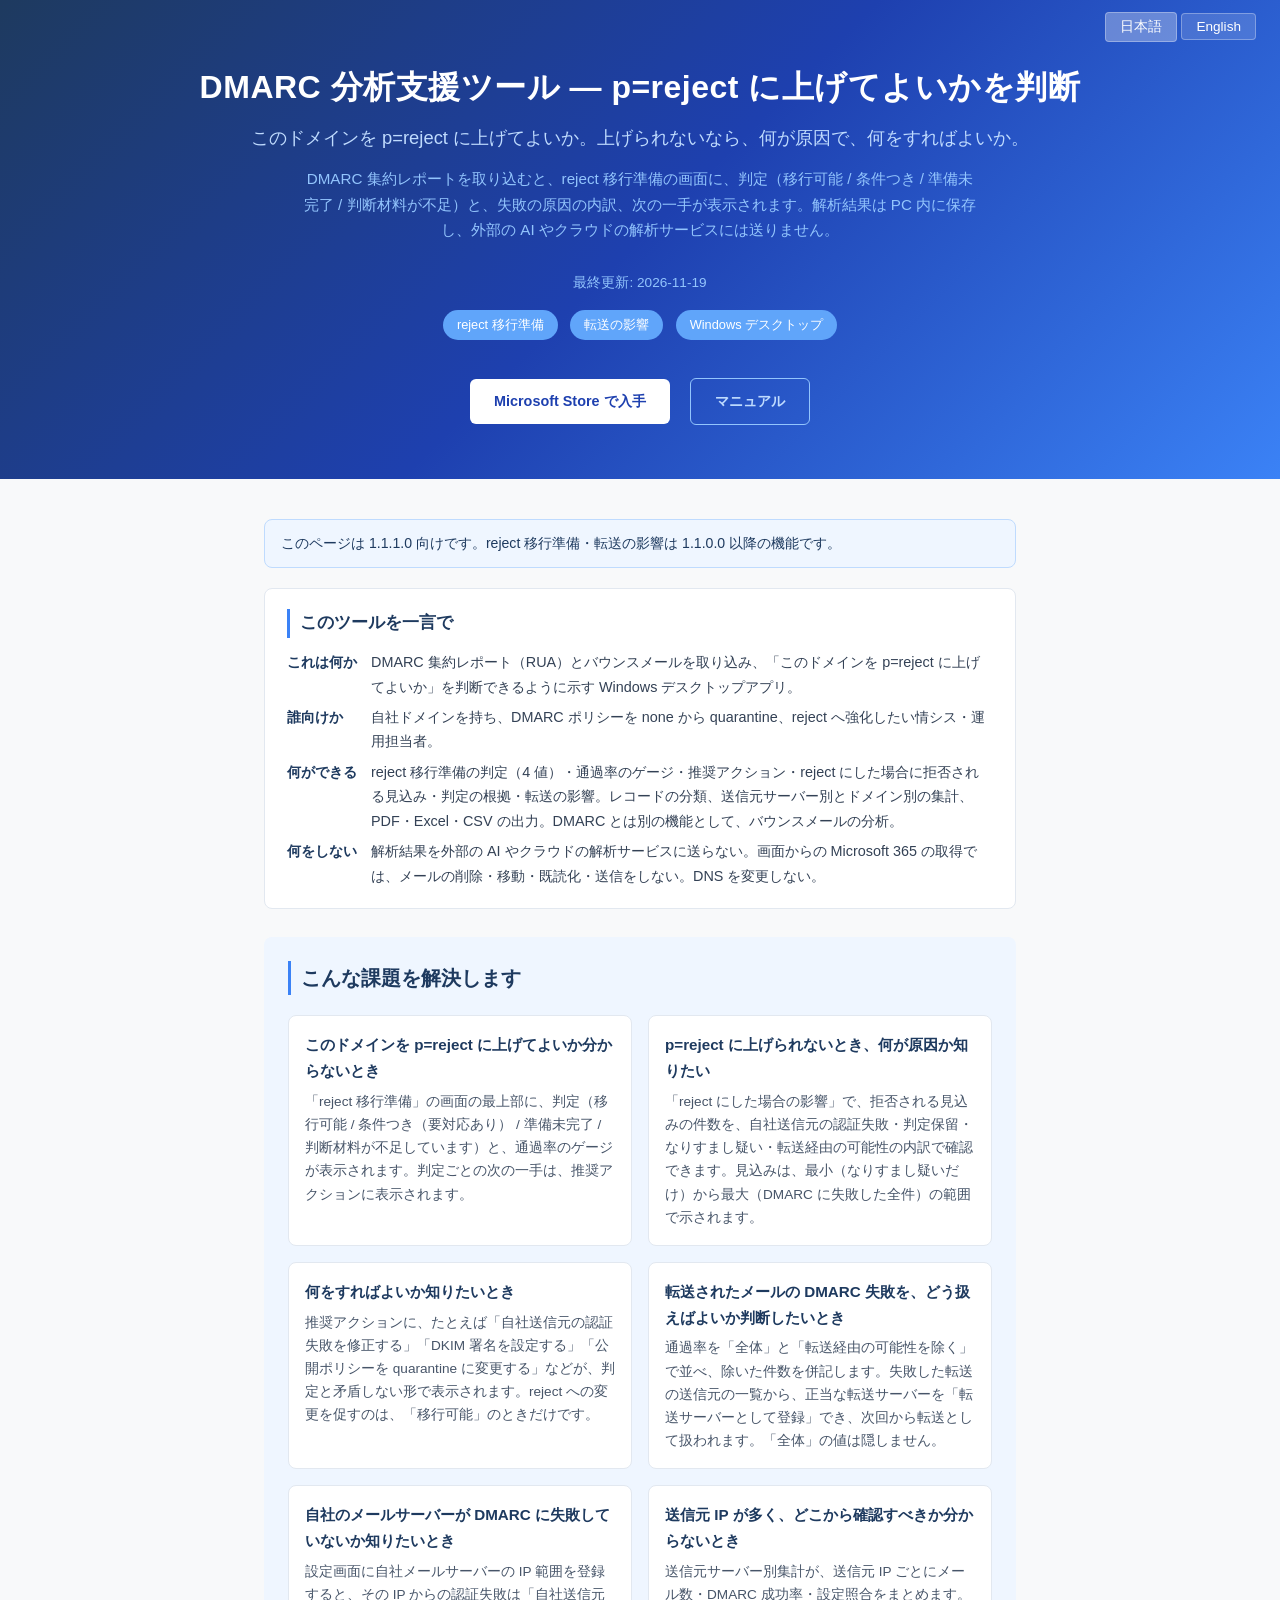
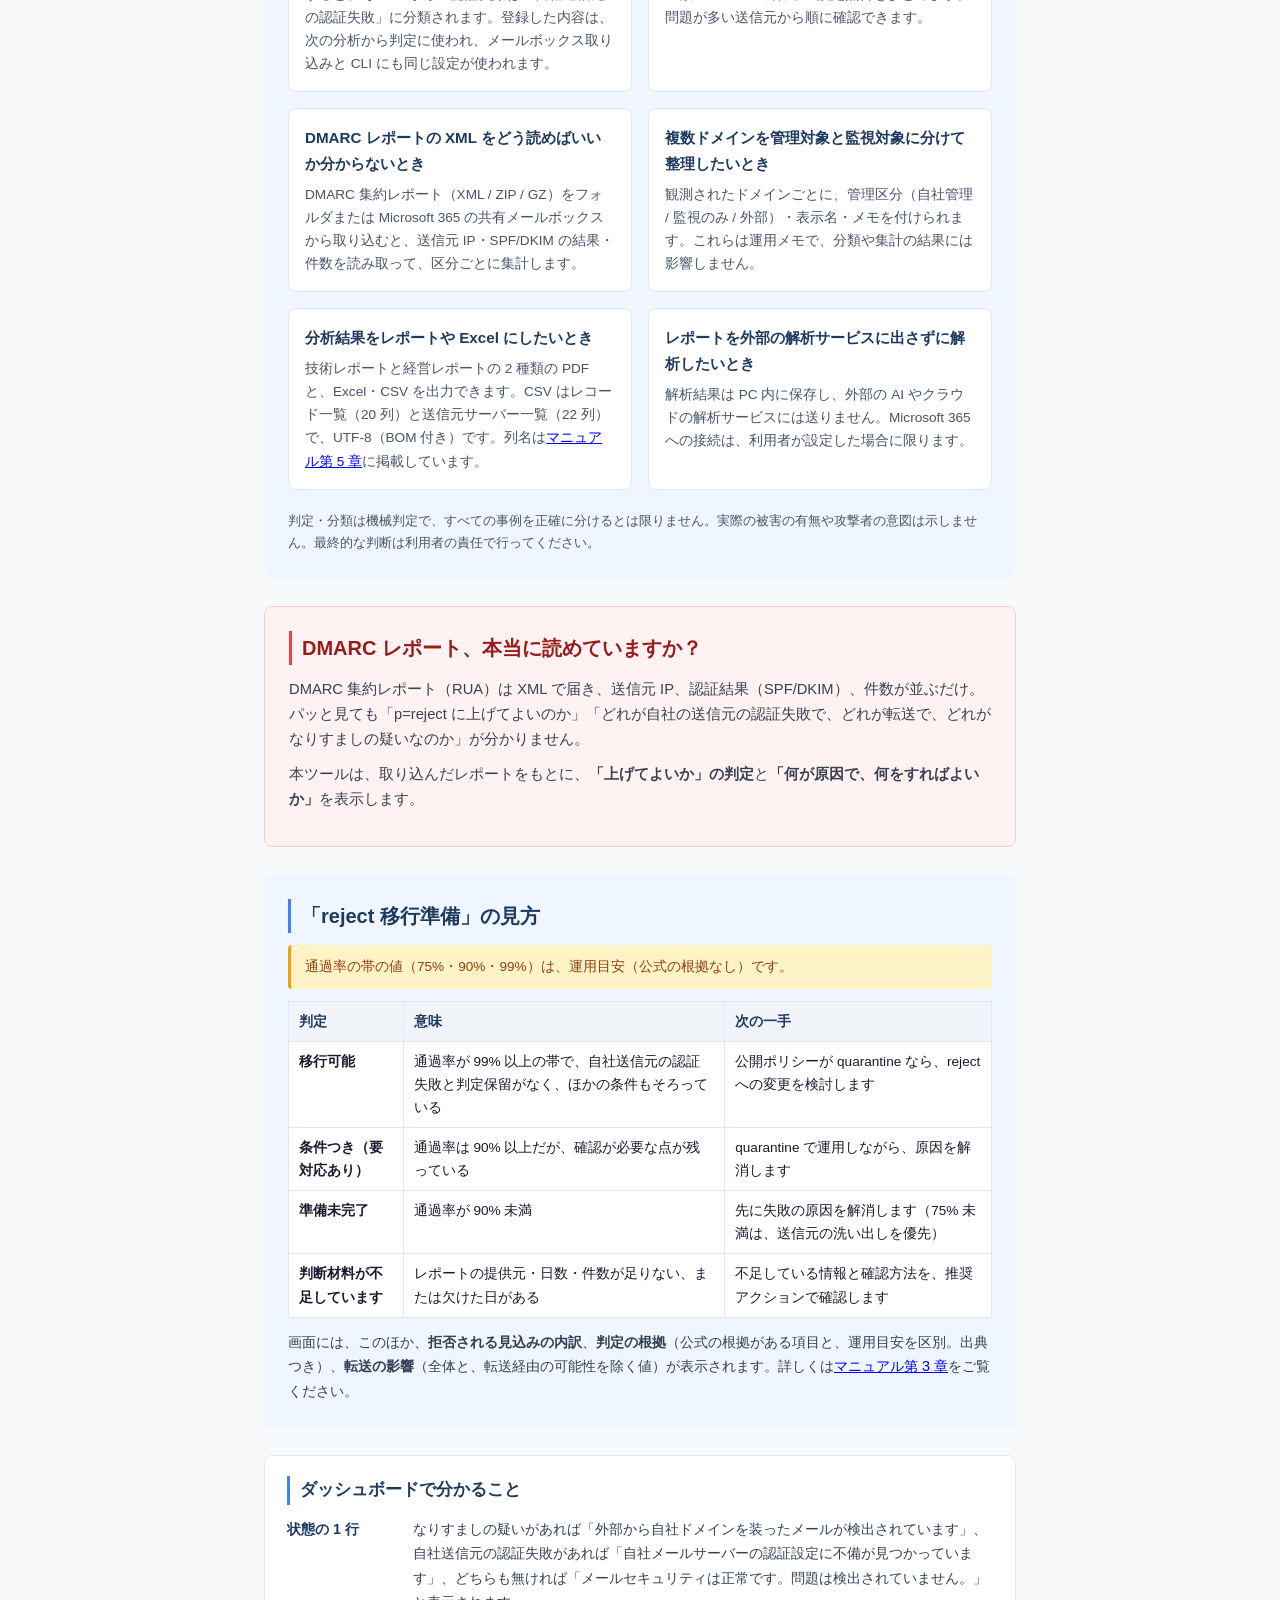
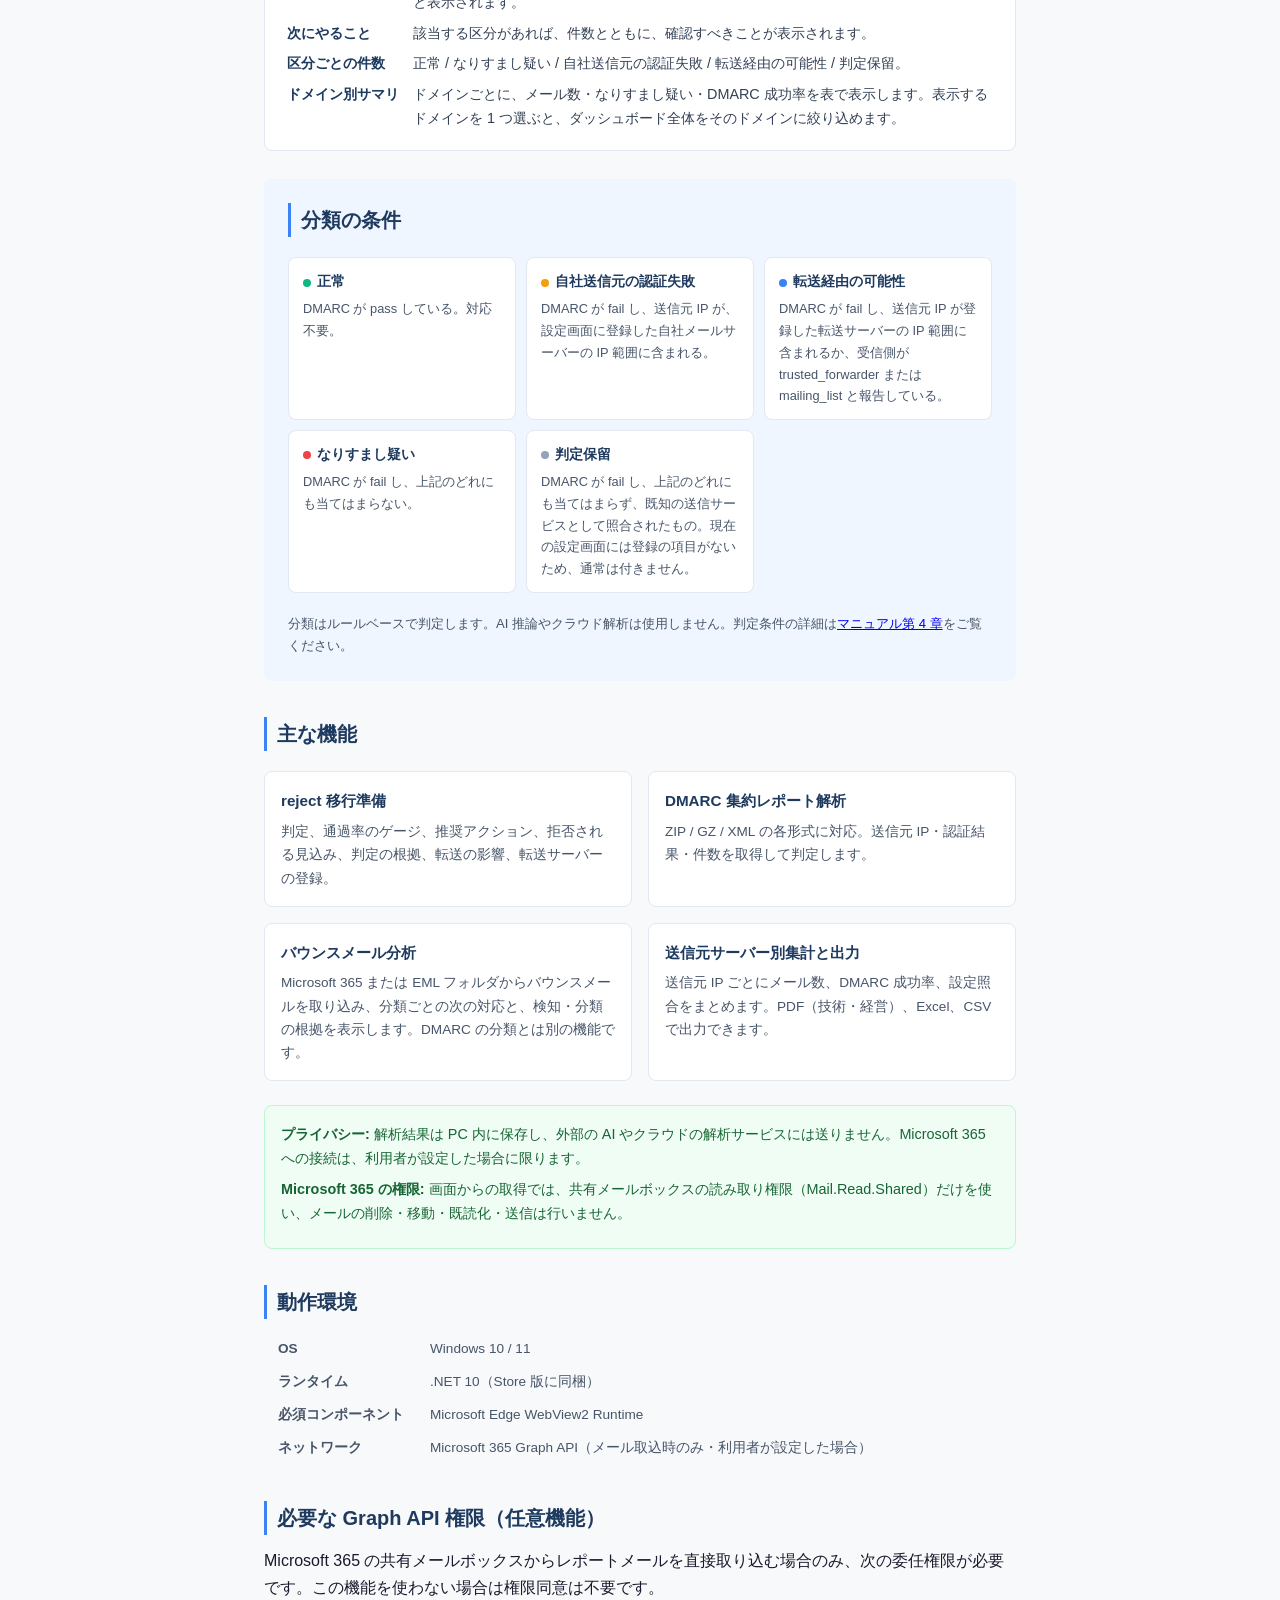
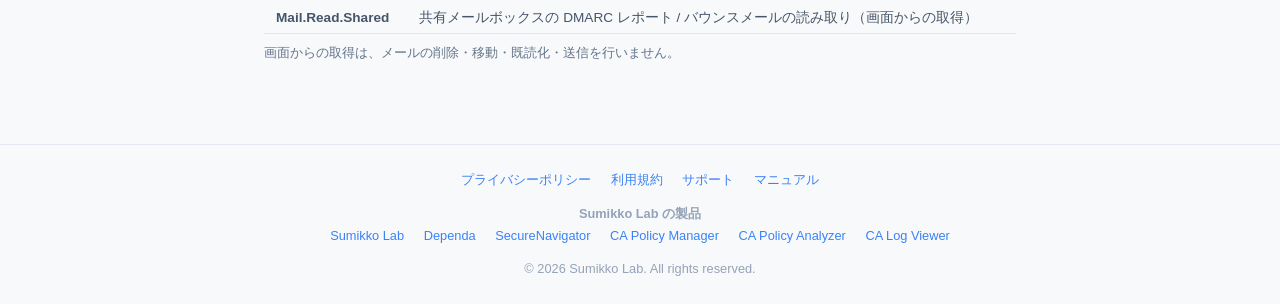
==== commit 02cdfbe4: "RELEASE-DMARC-002 P3 未評価: 1.1.1.0 の動作に合わせてマニュアル・サポートを更新し、削除モードの記載を削除(公開は Store 公開の後)" ====
--- a/index.html
+++ b/index.html
@@ -40,14 +40,14 @@
       "@id": "https://dmarc-analysis.sumikkolab.com/#software",
       "name": "DMARC Analysis Assistant",
       "alternateName": "DMARC 分析支援ツール",
-      "softwareVersion": "1.1.0.0",
+      "softwareVersion": "1.1.1.0",
       "applicationCategory": "SecurityApplication",
       "applicationSubCategory": "Email Security",
       "operatingSystem": "Windows 10, Windows 11",
       "url": "https://dmarc-analysis.sumikkolab.com/",
       "downloadUrl": "https://apps.microsoft.com/detail/9MW671KFZL9B",
       "installUrl": "https://apps.microsoft.com/detail/9MW671KFZL9B",
-      "description": "Helps you decide whether a domain can move its DMARC policy to p=reject, and if not, what is causing the failures and what to do. From DMARC aggregate reports (XML / ZIP / GZ), the app shows a verdict (Ready to move / Conditional / Not ready / Not enough information to decide), a pass-rate gauge, recommended actions, the expected rejections by category (authentication failures from your own senders, pending review, spoofing suspected, possible forwarding), and the impact of forwarding. Pass-rate bands (75 / 90 / 99%) are operational guidelines with no official basis. Analysis results are stored on the PC and are not sent to external AI or cloud analysis services. Fetching from the app screen uses only the read permission Mail.Read.Shared for Microsoft 365 shared mailboxes and never deletes, moves, marks as read, or sends mail; the command-line interface has a delete mode. Bounce message analysis is available as a separate feature.",
+      "description": "Helps you decide whether a domain can move its DMARC policy to p=reject, and if not, what is causing the failures and what to do. From DMARC aggregate reports (XML / ZIP / GZ), the app shows a verdict (Ready to move / Conditional / Not ready / Not enough information to decide), a pass-rate gauge, recommended actions, the expected rejections by category (authentication failures from your own senders, pending review, possible spoofing, possible forwarding), and the impact of forwarding. Pass-rate bands (75 / 90 / 99%) are operational guidelines with no official basis. Analysis results are stored on the PC and are not sent to external AI or cloud analysis services. Fetching from the app screen uses only the read permission Mail.Read.Shared for Microsoft 365 shared mailboxes and never deletes, moves, marks as read, or sends mail. Bounce message analysis is available as a separate feature.",
       "inLanguage": ["ja", "en"],
       "dateModified": "2026-11-19",
       "featureList": [
@@ -188,7 +188,7 @@
     <span class="badge">Windows desktop</span>
     <div class="hero-buttons">
       <a href="https://apps.microsoft.com/detail/9MW671KFZL9B" class="store-btn">Get it on Microsoft Store</a>
-      <a href="manual/" class="manual-btn">Manual</a>
+      <a href="manual/?lang=en" class="manual-btn">Manual</a>
     </div>
   </div>
 </div>
@@ -198,7 +198,7 @@
   <!-- ===== Japanese Content ===== -->
   <div class="section-ja visible">
 
-    <p class="version-note">このページは 1.1.0.0 向けです。reject 移行準備・転送の影響は 1.1.0.0 以降の機能です。</p>
+    <p class="version-note">このページは 1.1.1.0 向けです。reject 移行準備・転送の影響は 1.1.0.0 以降の機能です。</p>
 
     <div class="at-a-glance">
       <h2>このツールを一言で</h2>
@@ -322,7 +322,7 @@
 
     <div class="privacy-note">
       <p><strong>プライバシー:</strong> 解析結果は PC 内に保存し、外部の AI やクラウドの解析サービスには送りません。Microsoft 365 への接続は、利用者が設定した場合に限ります。</p>
-      <p><strong>Microsoft 365 の権限:</strong> 画面からの取得では、共有メールボックスの読み取り権限（Mail.Read.Shared）だけを使い、メールの削除・移動・既読化・送信は行いません。コマンドライン（CLI）には、取得後にメールを削除するモードがあります。</p>
+      <p><strong>Microsoft 365 の権限:</strong> 画面からの取得では、共有メールボックスの読み取り権限（Mail.Read.Shared）だけを使い、メールの削除・移動・既読化・送信は行いません。</p>
     </div>
 
     <h2>動作環境</h2>
@@ -338,14 +338,14 @@
     <table class="sysreq" style="width:100%;border-collapse:collapse">
       <tr style="border-bottom:1px solid #e2e8f0"><td><strong>Mail.Read.Shared</strong></td><td>共有メールボックスの DMARC レポート / バウンスメールの読み取り（画面からの取得）</td></tr>
     </table>
-    <p style="font-size:0.82rem;color:#64748b;margin-top:8px">画面からの取得は、メールの削除・移動・既読化・送信を行いません。CLI の削除モードは、別の権限（Mail.ReadWrite.Shared）を使います。</p>
+    <p style="font-size:0.82rem;color:#64748b;margin-top:8px">画面からの取得は、メールの削除・移動・既読化・送信を行いません。</p>
 
   </div>
 
   <!-- ===== English Content ===== -->
   <div class="section-en">
 
-    <p class="version-note">This page is for version 1.1.0.0. The reject readiness screen and the forwarding impact view are features of 1.1.0.0 and later.</p>
+    <p class="version-note">This page is for version 1.1.1.0. The reject readiness screen and the forwarding impact view are features of 1.1.0.0 and later.</p>
 
     <div class="at-a-glance">
       <h2>At a glance</h2>
@@ -366,7 +366,7 @@
         </div>
         <div class="feature-card">
           <h3>The domain is not ready for reject — what is causing the failures?</h3>
-          <p>"Impact of moving to reject" breaks the expected rejections down into authentication failures from your own senders, pending review, spoofing suspected, and possible forwarding. The outlook is a range, from the minimum (only suspected spoofing) to the maximum (all messages that fail DMARC).</p>
+          <p>"Impact of moving to reject" breaks the expected rejections down into authentication failures from your own senders, pending review, possible spoofing, and possible forwarding. The outlook is a range, from the minimum (possible spoofing only) to the maximum (all messages that fail DMARC).</p>
         </div>
         <div class="feature-card">
           <h3>What should I do next?</h3>
@@ -469,7 +469,7 @@
 
     <div class="privacy-note">
       <p><strong>Privacy:</strong> Analysis results are stored on your PC and are not sent to external AI or cloud analysis services. Microsoft 365 connections are made only when you configure them.</p>
-      <p><strong>Microsoft 365 permissions:</strong> Fetching from the app screen uses only the read permission for shared mailboxes (Mail.Read.Shared) and never deletes, moves, marks as read, or sends mail. The command-line interface (CLI) has a mode that deletes mail after fetching it.</p>
+      <p><strong>Microsoft 365 permissions:</strong> Fetching from the app screen uses only the read permission for shared mailboxes (Mail.Read.Shared) and never deletes, moves, marks as read, or sends mail.</p>
     </div>
 
     <h2>System requirements</h2>
@@ -485,7 +485,7 @@
     <table class="sysreq" style="width:100%;border-collapse:collapse">
       <tr style="border-bottom:1px solid #e2e8f0"><td><strong>Mail.Read.Shared</strong></td><td>Read DMARC reports and bounce messages from a shared mailbox (fetching from the app screen)</td></tr>
     </table>
-    <p style="font-size:0.82rem;color:#64748b;margin-top:8px">Fetching from the app screen does not delete, move, mark as read, or send mail. The CLI delete mode uses a different permission (Mail.ReadWrite.Shared).</p>
+    <p style="font-size:0.82rem;color:#64748b;margin-top:8px">Fetching from the app screen does not delete, move, mark as read, or send mail.</p>
 
   </div>
 
@@ -510,7 +510,7 @@
     <a href="privacy-policy.html">Privacy Policy</a>
     <a href="terms-of-use.html">Terms of Use</a>
     <a href="support.html">Support</a>
-    <a href="manual/">Manual</a>
+    <a href="manual/?lang=en">Manual</a>
     <p style="margin-top:12px"><strong>Sumikko Lab products</strong></p>
     <a href="https://sumikkolab.com/">Sumikko Lab</a>
     <a href="https://dependa.sumikkolab.com/">Dependa</a>
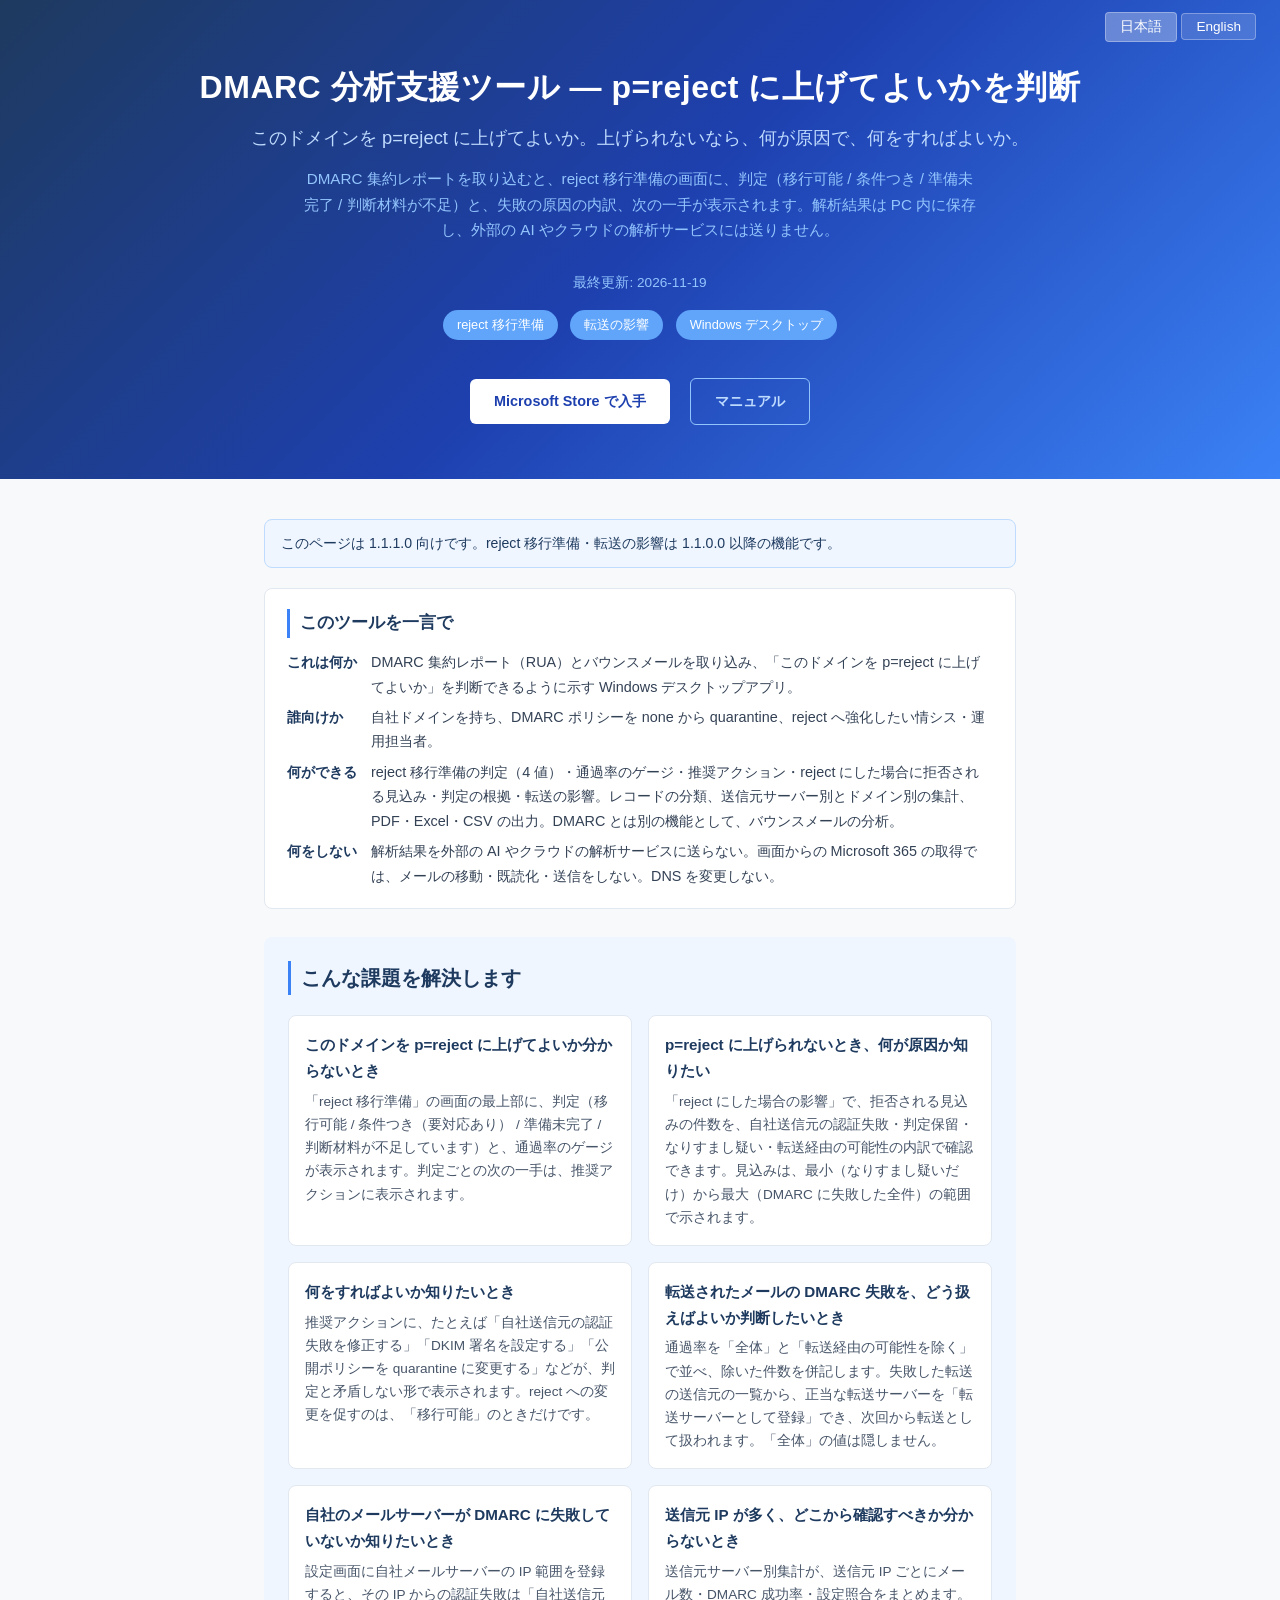
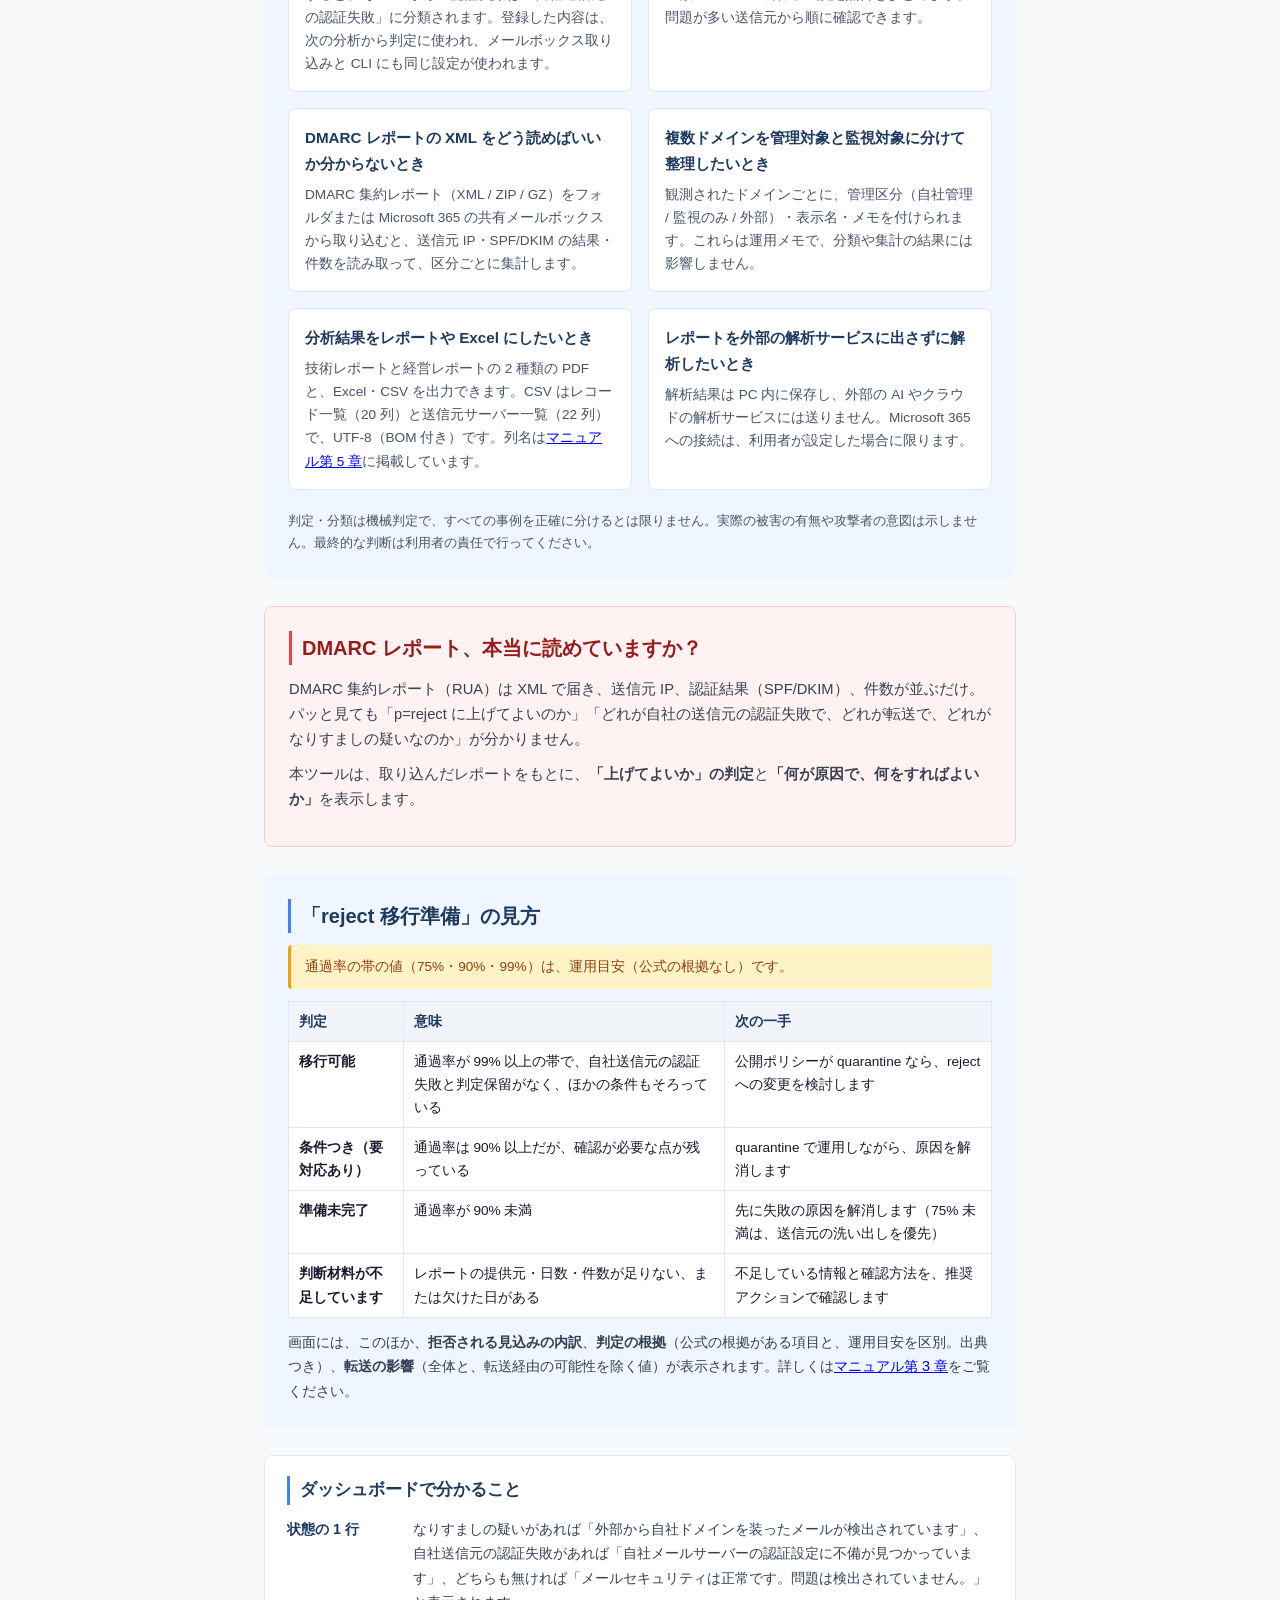
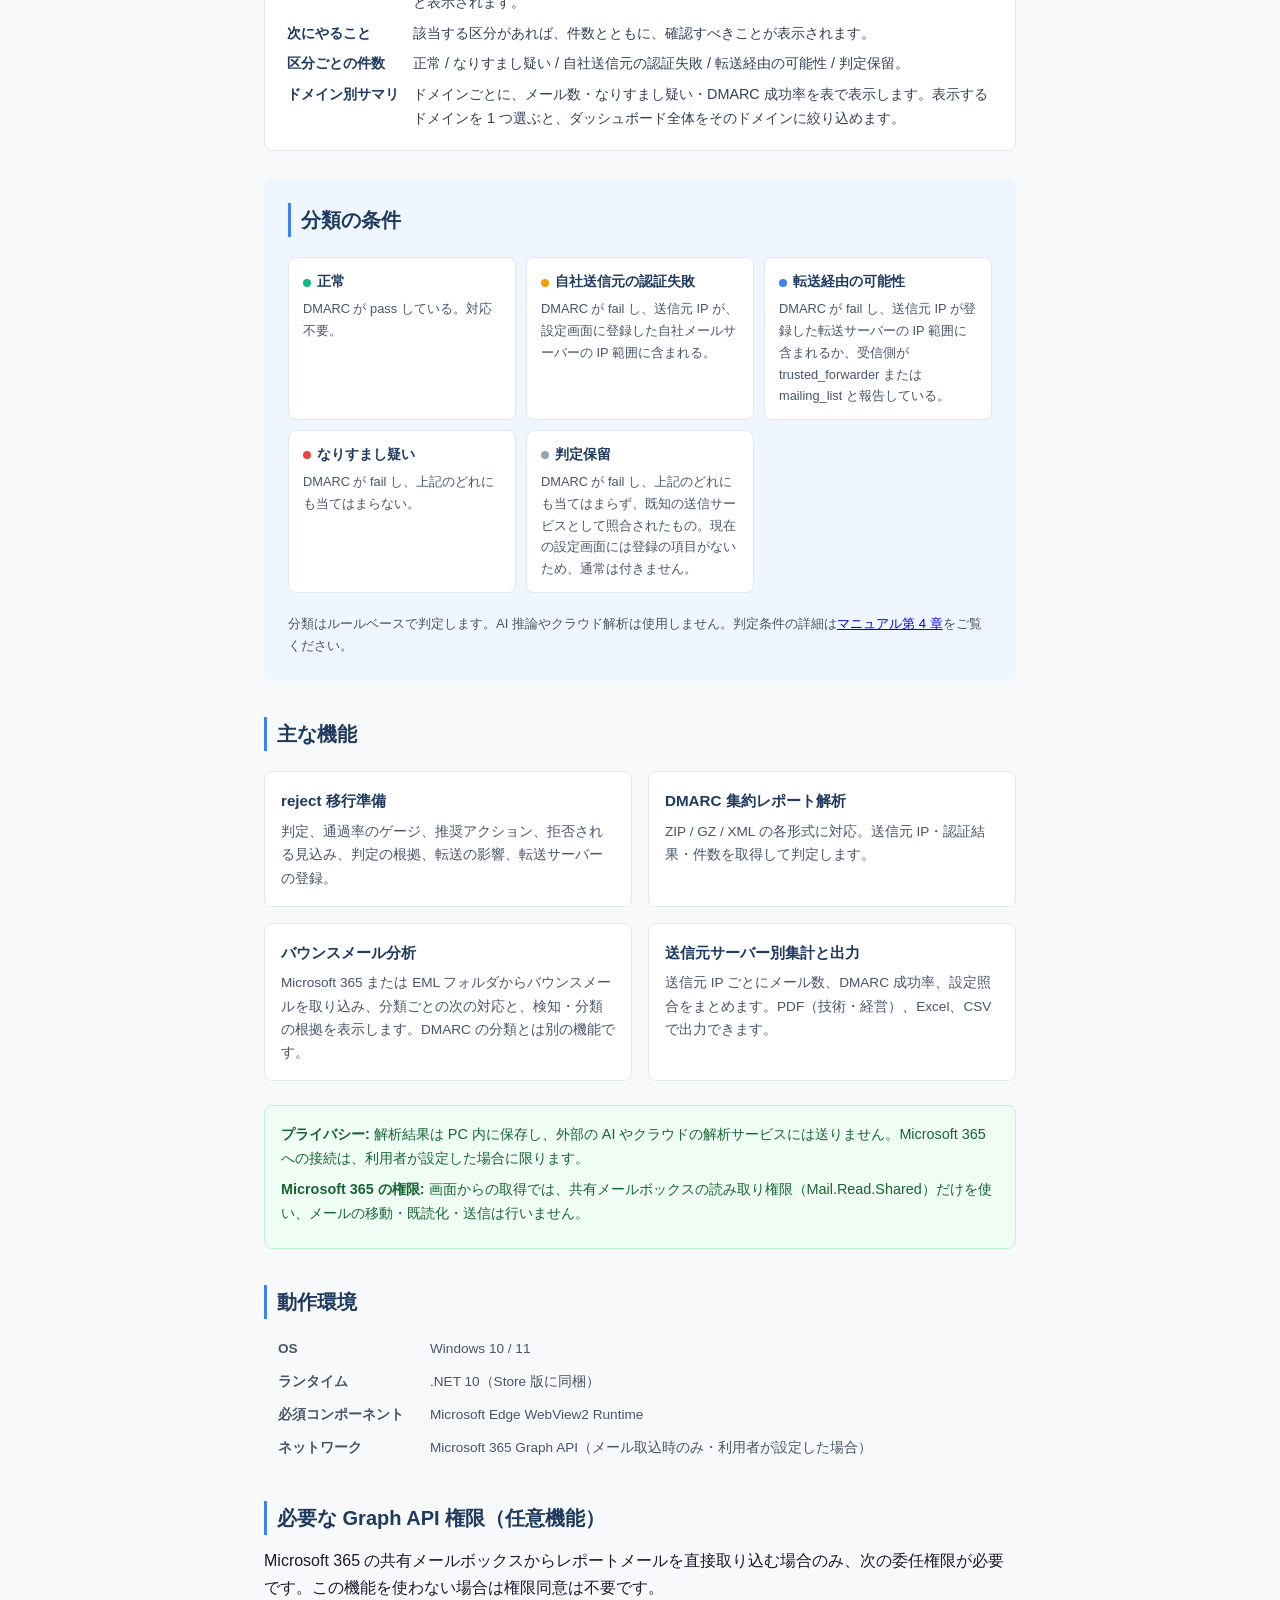
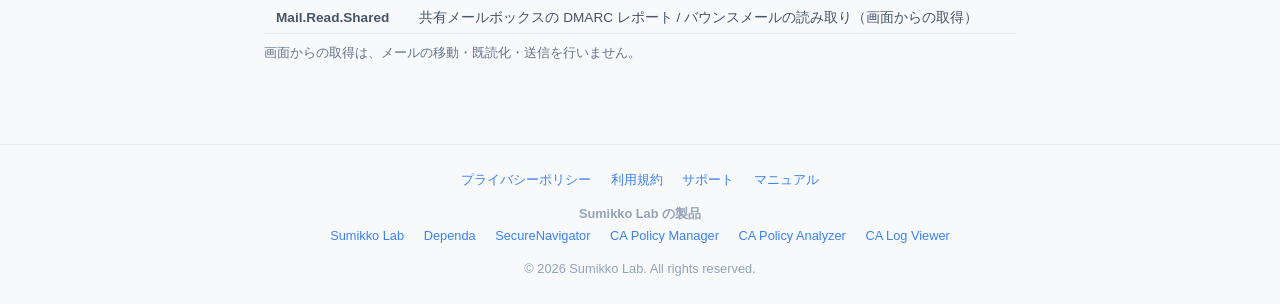
==== commit 0b98c5b3: "RELEASE-DMARC-002 P3 修正 未評価: メールを削除しない趣旨の文言を削除(利用者の指示)" ====
--- a/index.html
+++ b/index.html
@@ -47,7 +47,7 @@
       "url": "https://dmarc-analysis.sumikkolab.com/",
       "downloadUrl": "https://apps.microsoft.com/detail/9MW671KFZL9B",
       "installUrl": "https://apps.microsoft.com/detail/9MW671KFZL9B",
-      "description": "Helps you decide whether a domain can move its DMARC policy to p=reject, and if not, what is causing the failures and what to do. From DMARC aggregate reports (XML / ZIP / GZ), the app shows a verdict (Ready to move / Conditional / Not ready / Not enough information to decide), a pass-rate gauge, recommended actions, the expected rejections by category (authentication failures from your own senders, pending review, possible spoofing, possible forwarding), and the impact of forwarding. Pass-rate bands (75 / 90 / 99%) are operational guidelines with no official basis. Analysis results are stored on the PC and are not sent to external AI or cloud analysis services. Fetching from the app screen uses only the read permission Mail.Read.Shared for Microsoft 365 shared mailboxes and never deletes, moves, marks as read, or sends mail. Bounce message analysis is available as a separate feature.",
+      "description": "Helps you decide whether a domain can move its DMARC policy to p=reject, and if not, what is causing the failures and what to do. From DMARC aggregate reports (XML / ZIP / GZ), the app shows a verdict (Ready to move / Conditional / Not ready / Not enough information to decide), a pass-rate gauge, recommended actions, the expected rejections by category (authentication failures from your own senders, pending review, possible spoofing, possible forwarding), and the impact of forwarding. Pass-rate bands (75 / 90 / 99%) are operational guidelines with no official basis. Analysis results are stored on the PC and are not sent to external AI or cloud analysis services. Fetching from the app screen uses only the read permission Mail.Read.Shared for Microsoft 365 shared mailboxes and never moves, marks as read, or sends mail. Bounce message analysis is available as a separate feature.",
       "inLanguage": ["ja", "en"],
       "dateModified": "2026-11-19",
       "featureList": [
@@ -206,7 +206,7 @@
         <dt>これは何か</dt><dd>DMARC 集約レポート（RUA）とバウンスメールを取り込み、「このドメインを p=reject に上げてよいか」を判断できるように示す Windows デスクトップアプリ。</dd>
         <dt>誰向けか</dt><dd>自社ドメインを持ち、DMARC ポリシーを none から quarantine、reject へ強化したい情シス・運用担当者。</dd>
         <dt>何ができる</dt><dd>reject 移行準備の判定（4 値）・通過率のゲージ・推奨アクション・reject にした場合に拒否される見込み・判定の根拠・転送の影響。レコードの分類、送信元サーバー別とドメイン別の集計、PDF・Excel・CSV の出力。DMARC とは別の機能として、バウンスメールの分析。</dd>
-        <dt>何をしない</dt><dd>解析結果を外部の AI やクラウドの解析サービスに送らない。画面からの Microsoft 365 の取得では、メールの削除・移動・既読化・送信をしない。DNS を変更しない。</dd>
+        <dt>何をしない</dt><dd>解析結果を外部の AI やクラウドの解析サービスに送らない。画面からの Microsoft 365 の取得では、メールの移動・既読化・送信をしない。DNS を変更しない。</dd>
       </dl>
     </div>
 
@@ -322,7 +322,7 @@
 
     <div class="privacy-note">
       <p><strong>プライバシー:</strong> 解析結果は PC 内に保存し、外部の AI やクラウドの解析サービスには送りません。Microsoft 365 への接続は、利用者が設定した場合に限ります。</p>
-      <p><strong>Microsoft 365 の権限:</strong> 画面からの取得では、共有メールボックスの読み取り権限（Mail.Read.Shared）だけを使い、メールの削除・移動・既読化・送信は行いません。</p>
+      <p><strong>Microsoft 365 の権限:</strong> 画面からの取得では、共有メールボックスの読み取り権限（Mail.Read.Shared）だけを使い、メールの移動・既読化・送信は行いません。</p>
     </div>
 
     <h2>動作環境</h2>
@@ -338,7 +338,7 @@
     <table class="sysreq" style="width:100%;border-collapse:collapse">
       <tr style="border-bottom:1px solid #e2e8f0"><td><strong>Mail.Read.Shared</strong></td><td>共有メールボックスの DMARC レポート / バウンスメールの読み取り（画面からの取得）</td></tr>
     </table>
-    <p style="font-size:0.82rem;color:#64748b;margin-top:8px">画面からの取得は、メールの削除・移動・既読化・送信を行いません。</p>
+    <p style="font-size:0.82rem;color:#64748b;margin-top:8px">画面からの取得は、メールの移動・既読化・送信を行いません。</p>
 
   </div>
 
@@ -353,7 +353,7 @@
         <dt>What it is</dt><dd>A Windows desktop app that imports DMARC aggregate reports (RUA) and bounce messages, and shows whether a domain can move to p=reject.</dd>
         <dt>Who it is for</dt><dd>IT / operations staff who own mail domains and want to strengthen the DMARC policy from none to quarantine to reject.</dd>
         <dt>What it does</dt><dd>A readiness verdict (four values), a pass-rate gauge, recommended actions, expected rejections if you move to reject, the basis for the decision, and the impact of forwarding. Record classification, summaries by sending server and by domain, and PDF / Excel / CSV export. Bounce message analysis is a separate feature.</dd>
-        <dt>What it doesn't do</dt><dd>It does not send analysis results to external AI or cloud analysis services. Fetching from the app screen never deletes, moves, marks as read, or sends Microsoft 365 mail. It never changes DNS.</dd>
+        <dt>What it doesn't do</dt><dd>It does not send analysis results to external AI or cloud analysis services. Fetching from the app screen never moves, marks as read, or sends Microsoft 365 mail. It never changes DNS.</dd>
       </dl>
     </div>
 
@@ -469,7 +469,7 @@
 
     <div class="privacy-note">
       <p><strong>Privacy:</strong> Analysis results are stored on your PC and are not sent to external AI or cloud analysis services. Microsoft 365 connections are made only when you configure them.</p>
-      <p><strong>Microsoft 365 permissions:</strong> Fetching from the app screen uses only the read permission for shared mailboxes (Mail.Read.Shared) and never deletes, moves, marks as read, or sends mail.</p>
+      <p><strong>Microsoft 365 permissions:</strong> Fetching from the app screen uses only the read permission for shared mailboxes (Mail.Read.Shared) and never moves, marks as read, or sends mail.</p>
     </div>
 
     <h2>System requirements</h2>
@@ -485,7 +485,7 @@
     <table class="sysreq" style="width:100%;border-collapse:collapse">
       <tr style="border-bottom:1px solid #e2e8f0"><td><strong>Mail.Read.Shared</strong></td><td>Read DMARC reports and bounce messages from a shared mailbox (fetching from the app screen)</td></tr>
     </table>
-    <p style="font-size:0.82rem;color:#64748b;margin-top:8px">Fetching from the app screen does not delete, move, mark as read, or send mail.</p>
+    <p style="font-size:0.82rem;color:#64748b;margin-top:8px">Fetching from the app screen does not move, mark as read, or send mail.</p>
 
   </div>
 
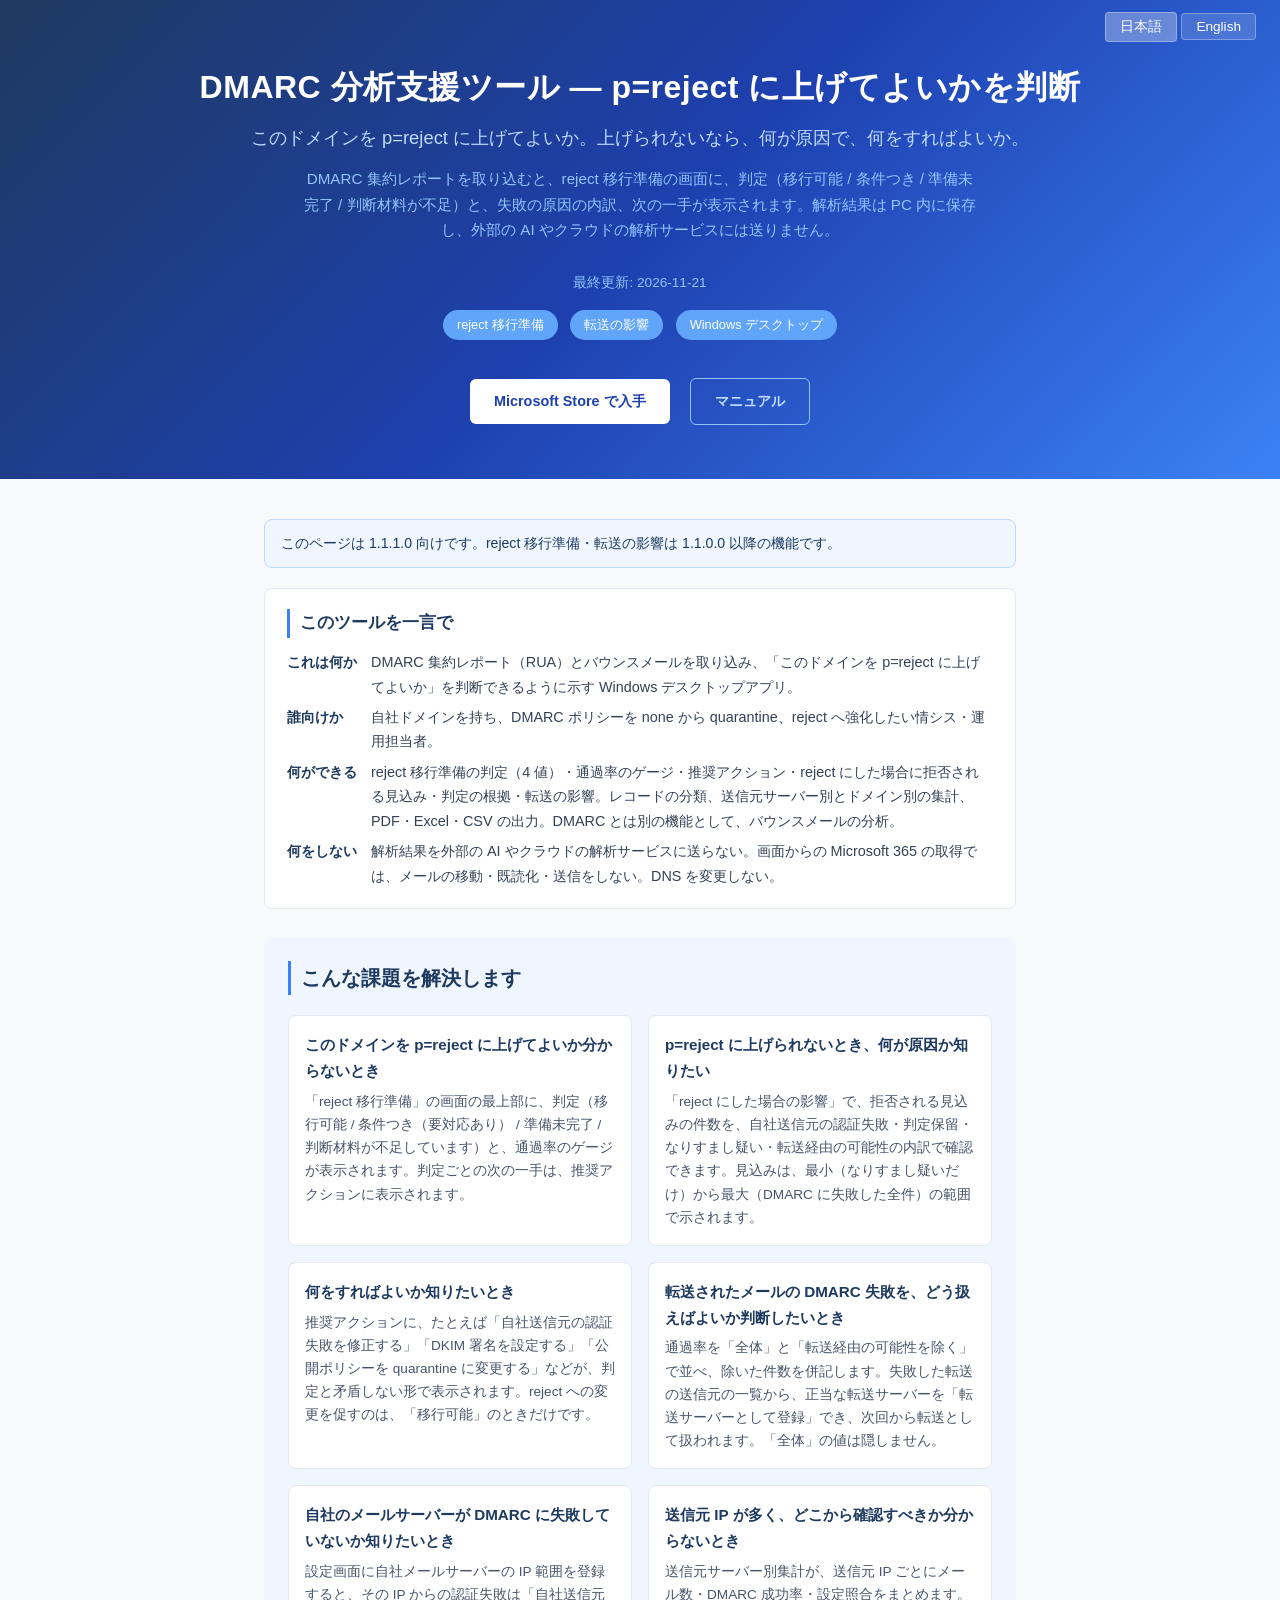
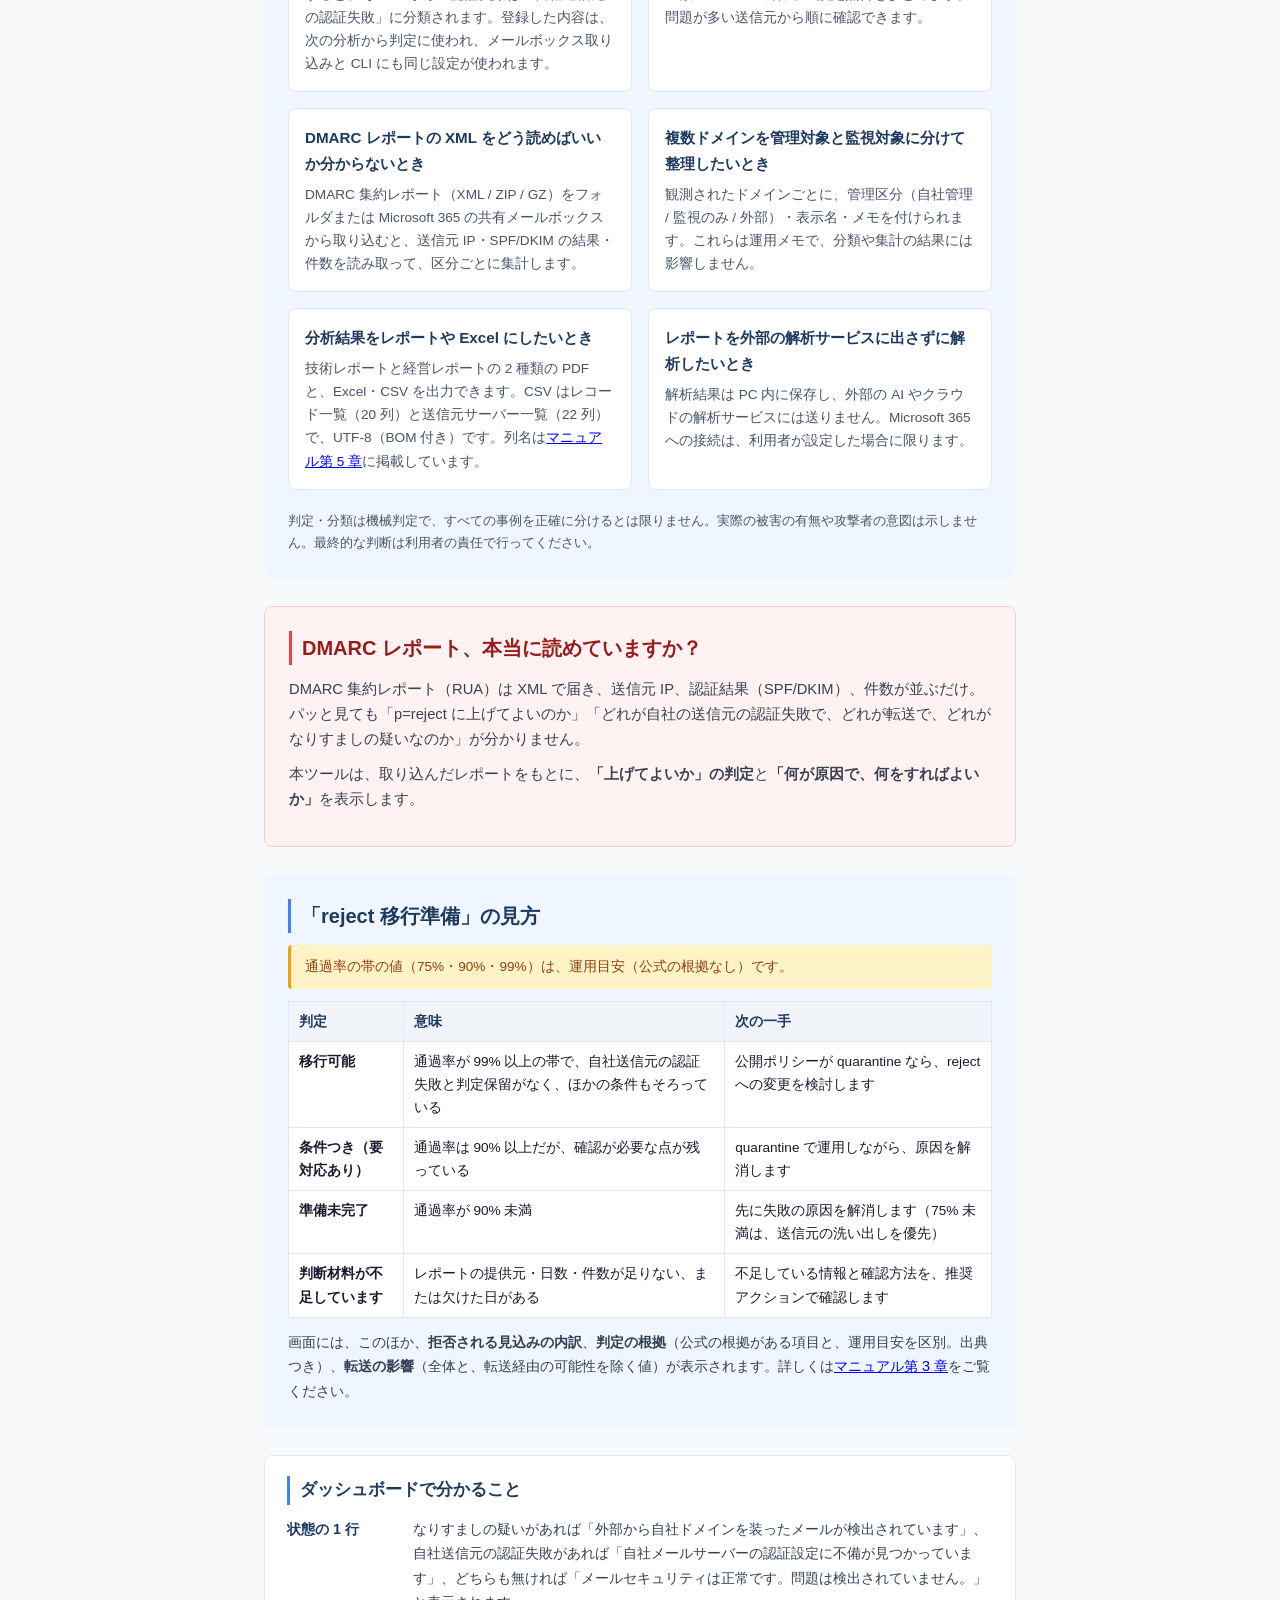
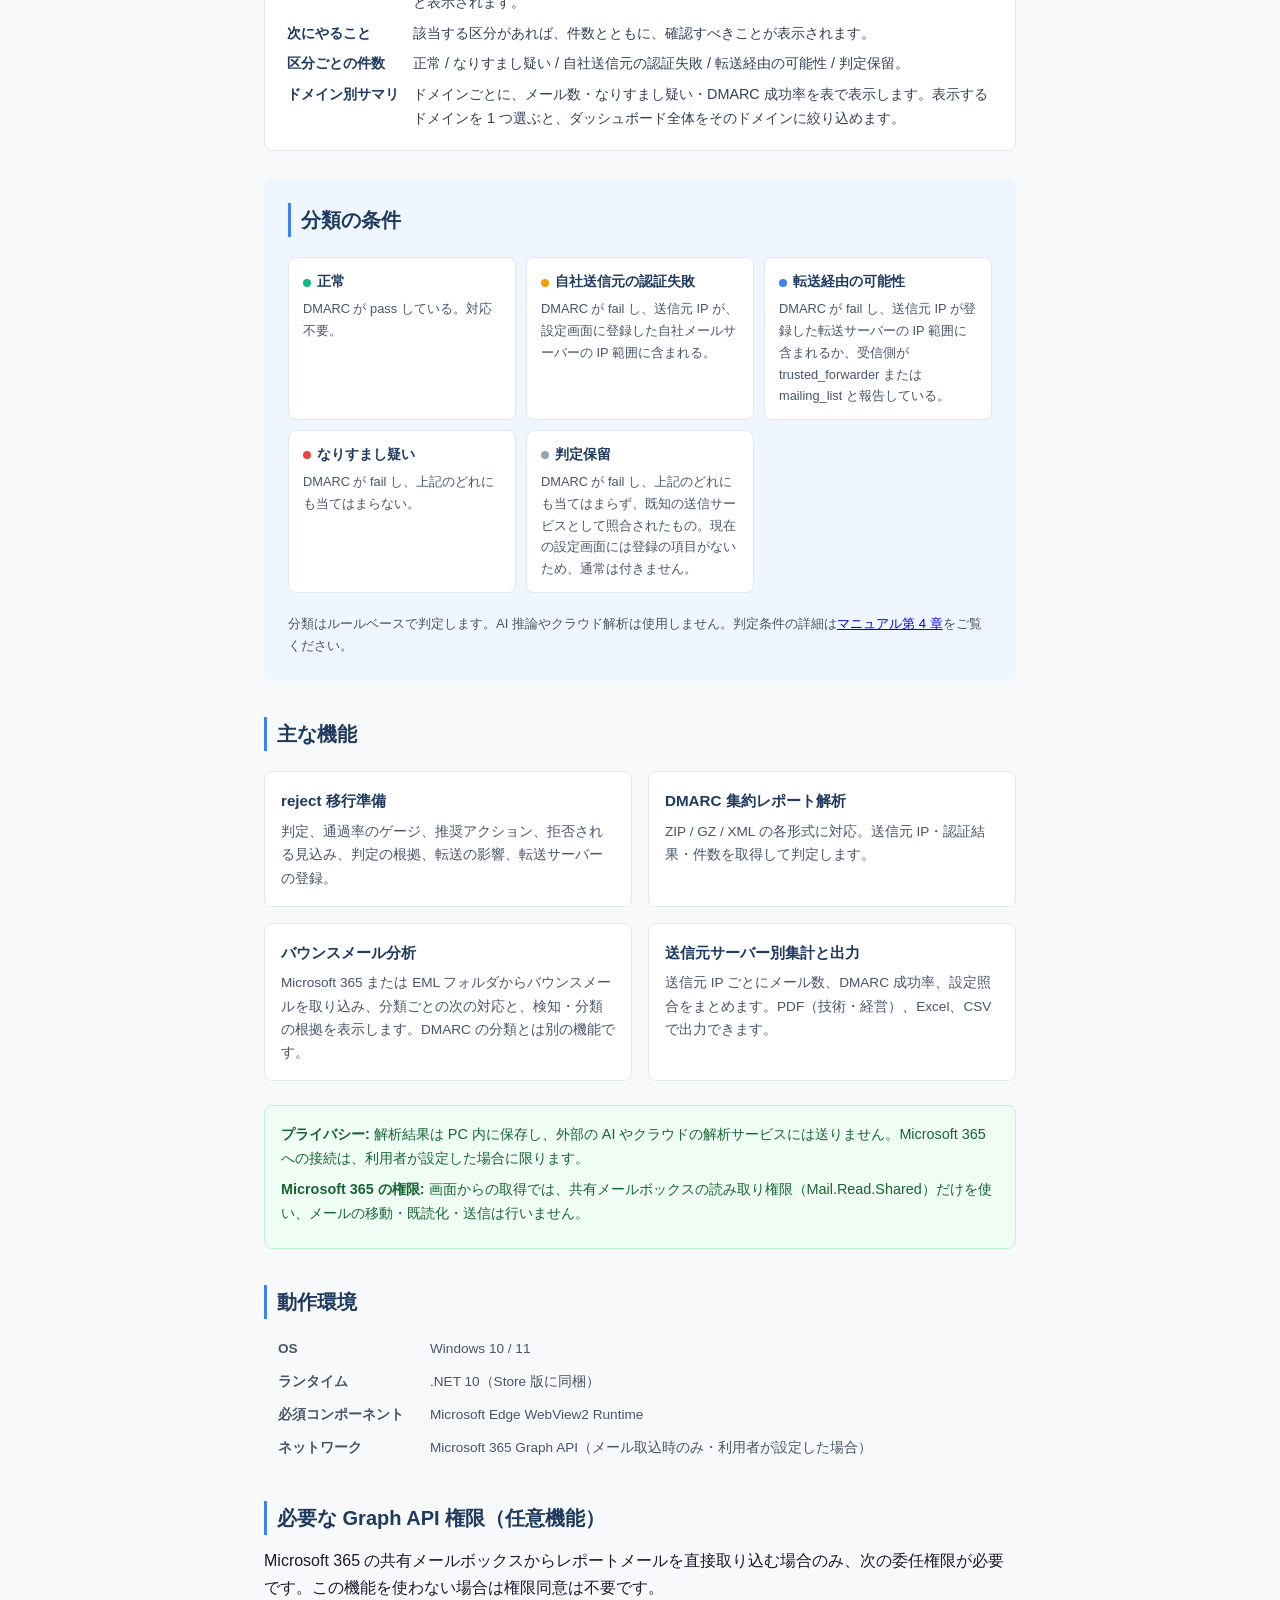
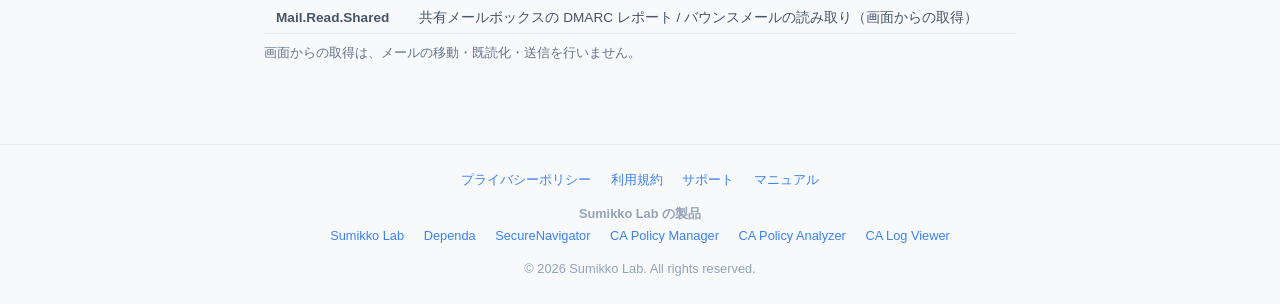
==== commit 30428271: "RELEASE-DMARC-002 P3: 更新日を 2026-11-21 にそろえた(公開は確認シートの後)" ====
--- a/index.html
+++ b/index.html
@@ -32,7 +32,7 @@
       "url": "https://dmarc-analysis.sumikkolab.com/",
       "name": "DMARC Analysis Assistant",
       "inLanguage": ["ja", "en"],
-      "dateModified": "2026-11-19",
+      "dateModified": "2026-11-21",
       "publisher": { "@id": "https://dmarc-analysis.sumikkolab.com/#organization" }
     },
     {
@@ -49,7 +49,7 @@
       "installUrl": "https://apps.microsoft.com/detail/9MW671KFZL9B",
       "description": "Helps you decide whether a domain can move its DMARC policy to p=reject, and if not, what is causing the failures and what to do. From DMARC aggregate reports (XML / ZIP / GZ), the app shows a verdict (Ready to move / Conditional / Not ready / Not enough information to decide), a pass-rate gauge, recommended actions, the expected rejections by category (authentication failures from your own senders, pending review, possible spoofing, possible forwarding), and the impact of forwarding. Pass-rate bands (75 / 90 / 99%) are operational guidelines with no official basis. Analysis results are stored on the PC and are not sent to external AI or cloud analysis services. Fetching from the app screen uses only the read permission Mail.Read.Shared for Microsoft 365 shared mailboxes and never moves, marks as read, or sends mail. Bounce message analysis is available as a separate feature.",
       "inLanguage": ["ja", "en"],
-      "dateModified": "2026-11-19",
+      "dateModified": "2026-11-21",
       "featureList": [
         "Not sure whether to move to p=reject: see a verdict (Ready to move / Conditional / Not ready / Not enough information to decide) and the next step",
         "See the DMARC pass rate on a gauge with 75 / 90 / 99% marks (operational guideline, no official basis)",
@@ -170,7 +170,7 @@
   <div class="section-ja visible">
     <p class="tagline">このドメインを p=reject に上げてよいか。上げられないなら、何が原因で、何をすればよいか。</p>
     <p class="sub-tagline">DMARC 集約レポートを取り込むと、reject 移行準備の画面に、判定（移行可能 / 条件つき / 準備未完了 / 判断材料が不足）と、失敗の原因の内訳、次の一手が表示されます。解析結果は PC 内に保存し、外部の AI やクラウドの解析サービスには送りません。</p>
-    <p class="subtitle">最終更新: 2026-11-19</p>
+    <p class="subtitle">最終更新: 2026-11-21</p>
     <span class="badge">reject 移行準備</span>
     <span class="badge">転送の影響</span>
     <span class="badge">Windows デスクトップ</span>
@@ -182,7 +182,7 @@
   <div class="section-en">
     <p class="tagline">Can this domain move to p=reject? If not, what is causing the failures, and what should you do?</p>
     <p class="sub-tagline">Import DMARC aggregate reports and the "Readiness for reject" screen shows a verdict (Ready to move / Conditional / Not ready / Not enough information), the breakdown of what is failing, and the next step. Analysis results are stored on your PC and are not sent to external AI or cloud analysis services.</p>
-    <p class="subtitle">Last updated: 2026-11-19</p>
+    <p class="subtitle">Last updated: 2026-11-21</p>
     <span class="badge">Readiness for reject</span>
     <span class="badge">Forwarding impact</span>
     <span class="badge">Windows desktop</span>
